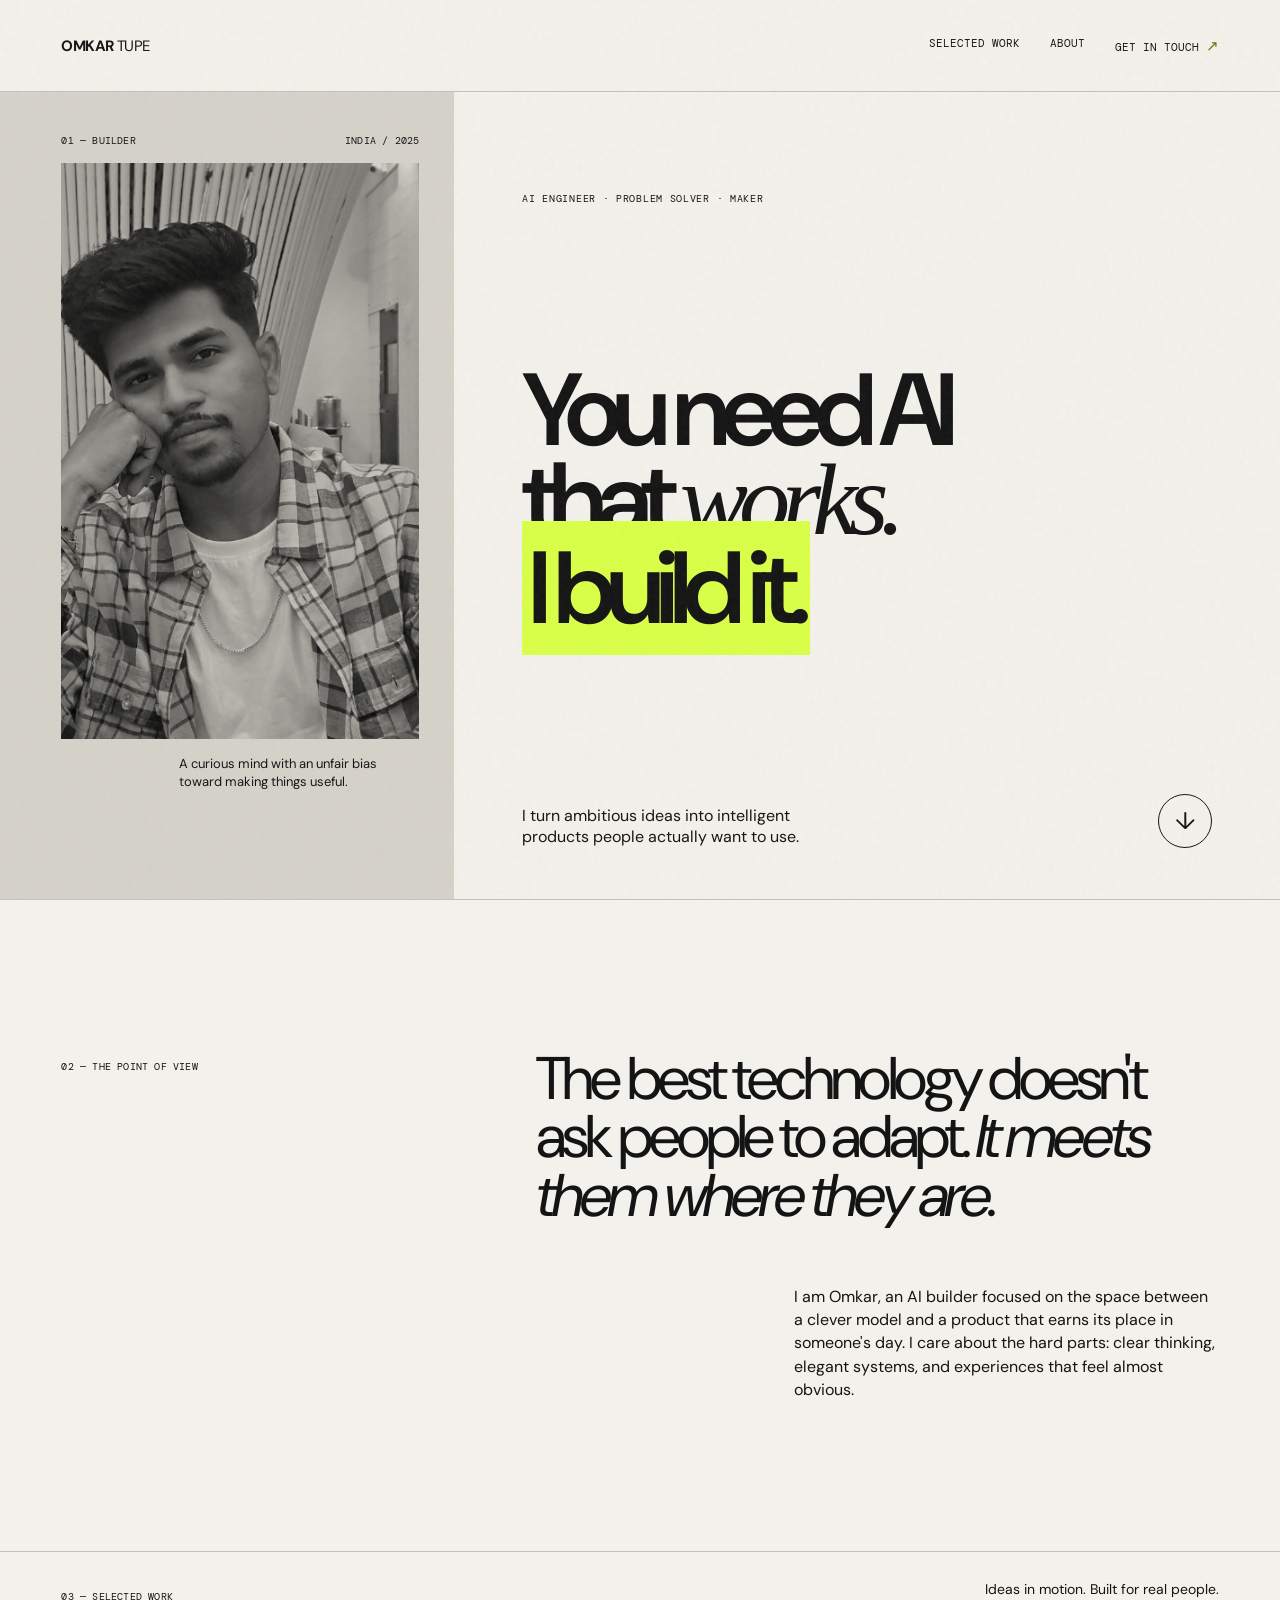
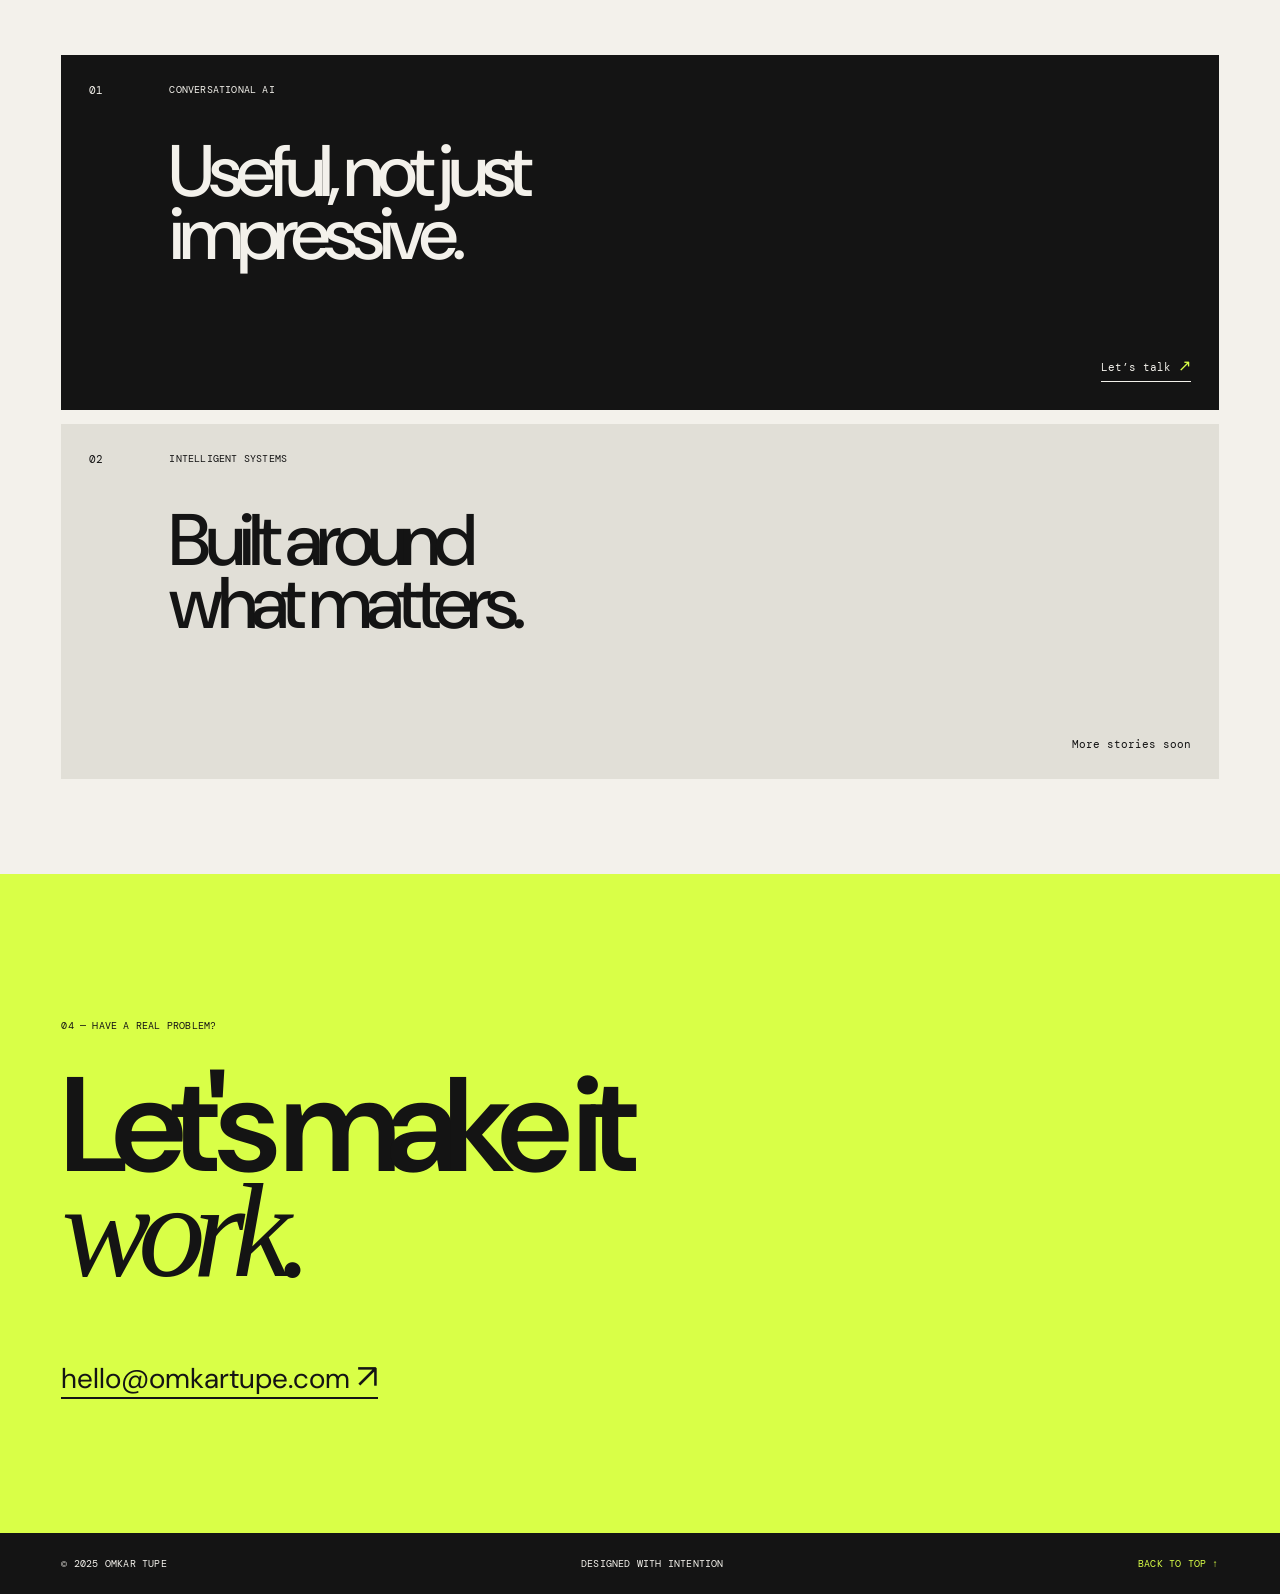
==== index.html @ 70259692 "created inder 1" ====
<!doctype html>
<html lang="en">
  <head>
    <meta charset="UTF-8" />
    <meta name="viewport" content="width=device-width, initial-scale=1.0" />
    <meta name="description" content="Omkar Tupe — building AI that works." />
    <title>Omkar Tupe — AI Builder</title>
    <link rel="preconnect" href="https://fonts.googleapis.com" />
    <link rel="preconnect" href="https://fonts.gstatic.com" crossorigin />
    <link href="https://fonts.googleapis.com/css2?family=DM+Mono:wght@400;500&family=DM+Sans:opsz,wght@9..40,400;9..40,500;9..40,600;9..40,700&display=swap" rel="stylesheet" />
    <link rel="stylesheet" href="styles.css" />
  </head>
  <body>
    <div class="grain" aria-hidden="true"></div>
    <main>
      <nav aria-label="Primary navigation">
        <a class="brand" href="#top">OMKAR <span>TUPE</span></a>
        <div class="nav-links">
          <a href="#work">Selected work</a>
          <a href="#about">About</a>
          <a href="mailto:hello@omkartupe.com">Get in touch <span>↗</span></a>
        </div>
      </nav>

      <section class="hero" id="top">
        <div class="portrait-wrap">
          <div class="portrait-meta"><span>01 — BUILDER</span><span>INDIA / 2025</span></div>
          <img src="omkar-tupe.png" alt="Portrait of Omkar Tupe" class="portrait" />
          <p class="portrait-caption">A curious mind with an unfair bias toward making things useful.</p>
        </div>
        <div class="hero-copy">
          <p class="eyebrow">AI ENGINEER · PROBLEM SOLVER · MAKER</p>
          <h1>You need AI<br />that <em>works.</em><br /><strong>I build it.</strong></h1>
          <div class="hero-bottom">
            <p>I turn ambitious ideas into intelligent products people actually want to use.</p>
            <a class="round-link" href="#work" aria-label="Explore selected work">↓</a>
          </div>
        </div>
      </section>

      <section class="statement" id="about">
        <p class="section-label">02 — THE POINT OF VIEW</p>
        <div>
          <p class="big-copy">The best technology doesn't ask people to adapt. <i>It meets them where they are.</i></p>
          <p class="body-copy">I am Omkar, an AI builder focused on the space between a clever model and a product that earns its place in someone's day. I care about the hard parts: clear thinking, elegant systems, and experiences that feel almost obvious.</p>
        </div>
      </section>

      <section class="work" id="work">
        <div class="work-heading">
          <p class="section-label">03 — SELECTED WORK</p>
          <p>Ideas in motion. Built for real people.</p>
        </div>
        <article class="project project-dark">
          <span class="project-number">01</span>
          <div><p class="project-type">CONVERSATIONAL AI</p><h2>Useful, not just<br />impressive.</h2></div>
          <a href="mailto:hello@omkartupe.com?subject=Let's talk" class="project-link">Let’s talk <span>↗</span></a>
        </article>
        <article class="project project-light">
          <span class="project-number">02</span>
          <div><p class="project-type">INTELLIGENT SYSTEMS</p><h2>Built around<br />what matters.</h2></div>
          <span class="project-note">More stories soon</span>
        </article>
      </section>

      <section class="contact">
        <p class="section-label">04 — HAVE A REAL PROBLEM?</p>
        <h2>Let's make it<br /><em>work.</em></h2>
        <a href="mailto:hello@omkartupe.com" class="email">hello@omkartupe.com <span>↗</span></a>
      </section>
      <footer><span>© 2025 OMKAR TUPE</span><span>DESIGNED WITH INTENTION</span><a href="#top">BACK TO TOP ↑</a></footer>
    </main>
  </body>
</html>
---- styles.css ----
:root { --ink:#141414; --paper:#f3f1eb; --acid:#d9ff47; --line:rgba(20,20,20,.22); }
* { box-sizing:border-box; }
html { scroll-behavior:smooth; }
body { margin:0; background:var(--paper); color:var(--ink); font-family:"DM Sans",Arial,sans-serif; }
.grain { position:fixed; inset:0; opacity:.17; pointer-events:none; z-index:5; background-image:url("data:image/svg+xml,%3Csvg viewBox='0 0 180 180' xmlns='http://www.w3.org/2000/svg'%3E%3Cfilter id='n'%3E%3CfeTurbulence type='fractalNoise' baseFrequency='.9' numOctaves='4' stitchTiles='stitch'/%3E%3C/filter%3E%3Crect width='100%25' height='100%25' filter='url(%23n)' opacity='.28'/%3E%3C/svg%3E"); }
main { max-width:1600px; margin:auto; overflow:hidden; }
nav { height:92px; padding:0 4.8vw; display:flex; align-items:center; justify-content:space-between; border-bottom:1px solid var(--line); }
a { color:inherit; text-decoration:none; } .brand { font-size:15px; letter-spacing:-.6px; font-weight:700; } .brand span { font-weight:400; }
.nav-links { display:flex; gap:30px; font:11px "DM Mono",monospace; text-transform:uppercase; } .nav-links a:last-child span { color:#617d00; font-size:15px; }
.hero { min-height:calc(100vh - 92px); display:grid; grid-template-columns:35.5% 1fr; border-bottom:1px solid var(--line); }
.portrait-wrap { position:relative; min-height:630px; padding:42px 35px 30px 4.8vw; background:#d5d2c9; display:flex; flex-direction:column; }
.portrait-meta, .section-label, .project-type, footer { font:10px "DM Mono",monospace; letter-spacing:.02em; }
.portrait-meta { display:flex; justify-content:space-between; margin-bottom:16px; }
.portrait { width:100%; height:min(64vh,580px); object-fit:cover; object-position:48% 28%; filter:grayscale(100%) contrast(1.08); mix-blend-mode:multiply; }
.portrait-caption { max-width:240px; margin:16px 0 0 auto; font-size:13px; line-height:1.35; }
.hero-copy { padding:7.8vw 5.3vw 4vw; display:flex; flex-direction:column; justify-content:space-between; min-height:630px; }
.eyebrow { margin:0; font:10px "DM Mono",monospace; letter-spacing:.07em; }
h1 { margin:28px 0; font-size:clamp(56px,8vw,135px); line-height:.87; letter-spacing:-.087em; font-weight:600; } h1 em, h2 em { font-family:Georgia,serif; font-weight:400; } h1 strong { background:var(--acid); font-weight:600; padding:0 .07em; }
.hero-bottom { display:flex; justify-content:space-between; align-items:end; gap:24px; } .hero-bottom p { max-width:320px; margin:0; font-size:16px; line-height:1.3; }
.round-link { width:54px; height:54px; display:grid; place-items:center; border:1px solid var(--ink); border-radius:50%; font-size:24px; transition:.25s; } .round-link:hover { background:var(--ink); color:var(--acid); transform:rotate(-45deg); }
.statement { padding:150px 4.8vw; display:grid; grid-template-columns:35.5% 1fr; gap:5vw; border-bottom:1px solid var(--line); }.big-copy { max-width:850px; margin:0; font-size:clamp(35px,4.7vw,76px); letter-spacing:-.065em; line-height:.97; }.body-copy { max-width:425px; margin:60px 0 0 auto; line-height:1.45; font-size:16px; }
.work { padding:28px 4.8vw 95px; }.work-heading { display:flex; justify-content:space-between; margin-bottom:42px; }.work-heading > p:last-child { margin:0; font-size:14px; }.project { min-height:355px; margin-top:14px; padding:28px; display:grid; grid-template-columns:80px 1fr auto; align-items:space-between; }.project-dark { background:var(--ink); color:var(--paper); }.project-light { background:#e1dfd7; }.project-number { font:11px "DM Mono",monospace; }.project-type { margin:0 0 44px; }.project h2 { margin:0; font-size:clamp(45px,5.7vw,90px); letter-spacing:-.08em; line-height:.87; font-weight:500; }.project-link { align-self:end; font:11px "DM Mono",monospace; border-bottom:1px solid currentColor; padding-bottom:5px; }.project-link span { color:var(--acid); font-size:16px; }.project-note { align-self:end; font:11px "DM Mono",monospace; }
.contact { padding:135px 4.8vw; background:var(--acid); }.contact h2 { font-size:clamp(65px,10.5vw,170px); letter-spacing:-.095em; line-height:.78; font-weight:600; margin:42px 0 70px; }.email { font-size:clamp(18px,2.2vw,33px); border-bottom:2px solid; }.email span { font-size:1.2em; } footer { padding:24px 4.8vw; display:flex; justify-content:space-between; background:var(--ink); color:var(--paper); } footer a { color:var(--acid); }
@media (max-width:760px) { nav { height:70px; padding:0 20px; }.nav-links a:not(:last-child) { display:none; }.hero { grid-template-columns:1fr; }.portrait-wrap { min-height:unset; padding:25px 20px 20px; }.portrait { height:72vw; }.hero-copy { min-height:540px; padding:54px 20px 32px; }.statement { display:block; padding:80px 20px; }.statement .section-label { margin-bottom:45px; }.body-copy { margin:35px 0 0; }.work { padding:24px 20px 55px; }.work-heading > p:last-child { display:none; }.project { min-height:310px; padding:20px; grid-template-columns:45px 1fr; }.project-link,.project-note { grid-column:2; }.contact { padding:95px 20px; } footer { padding:20px; gap:15px; font-size:8px; } }
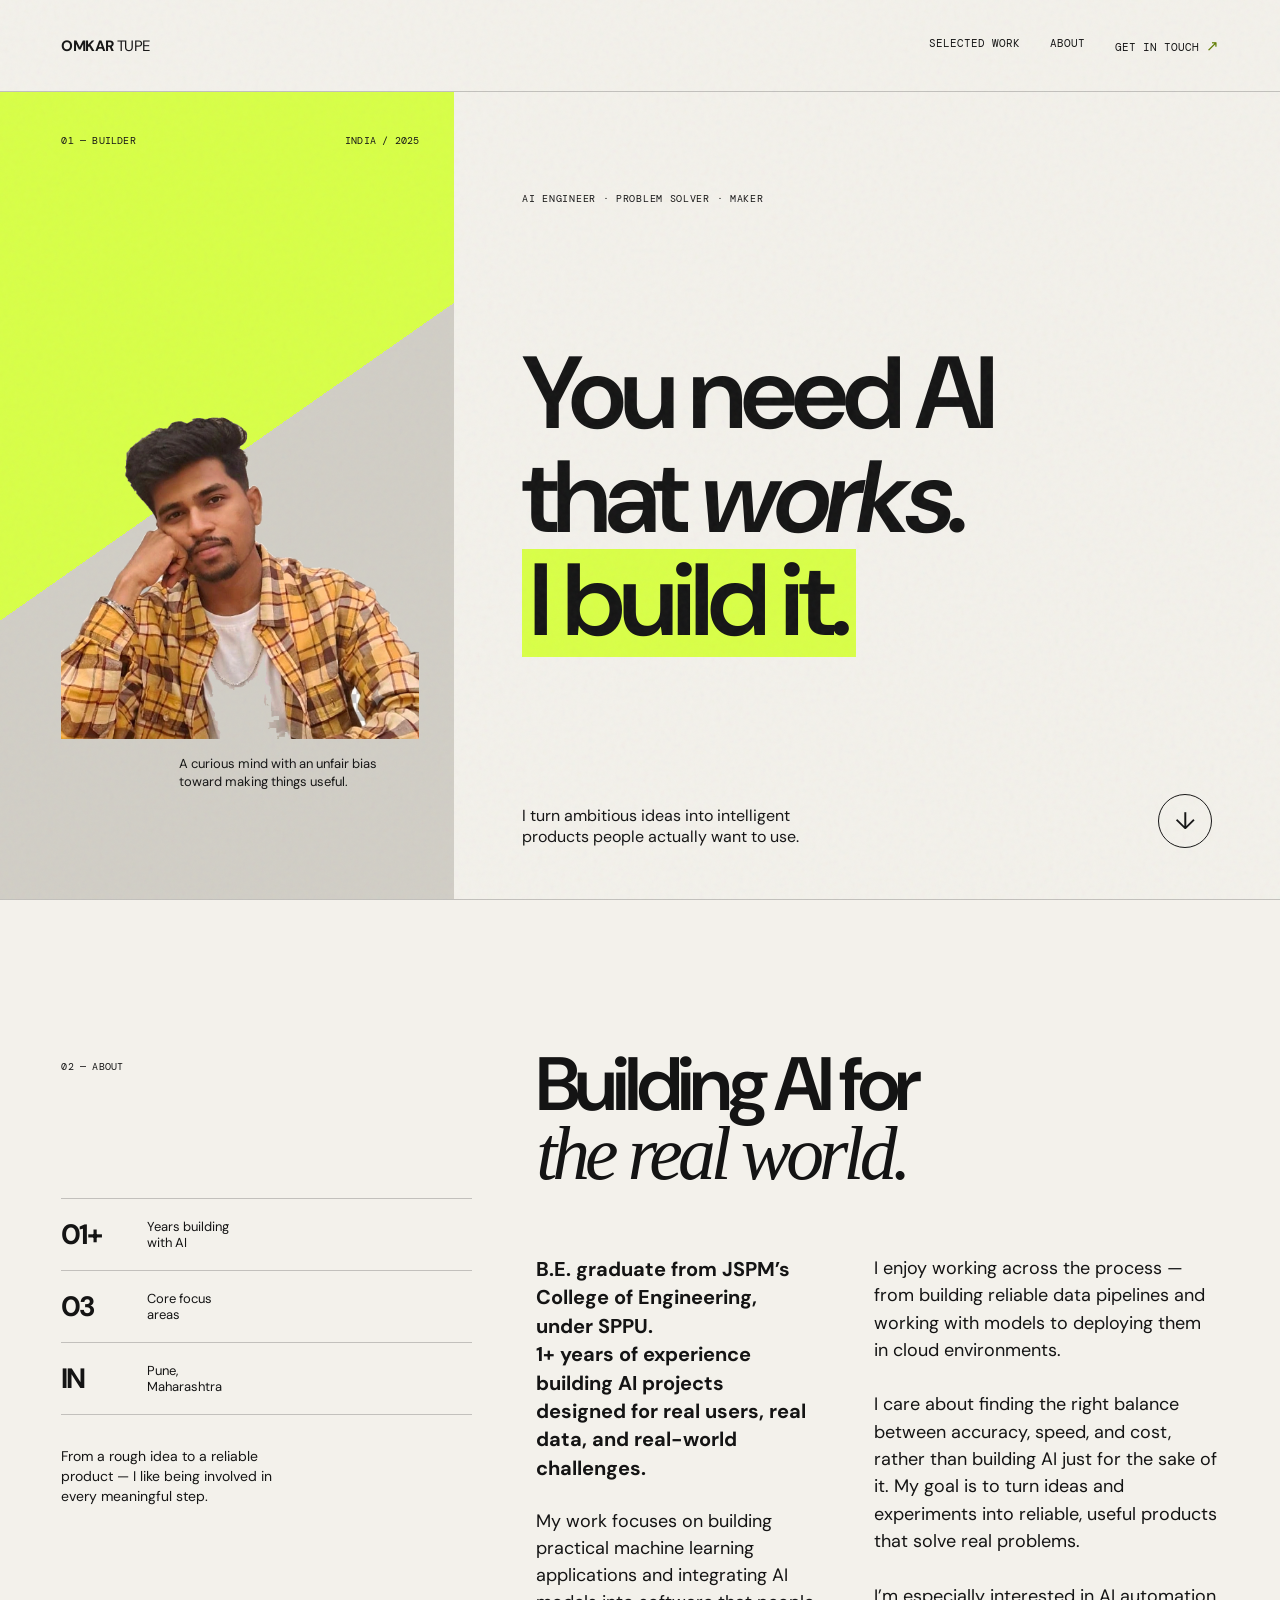
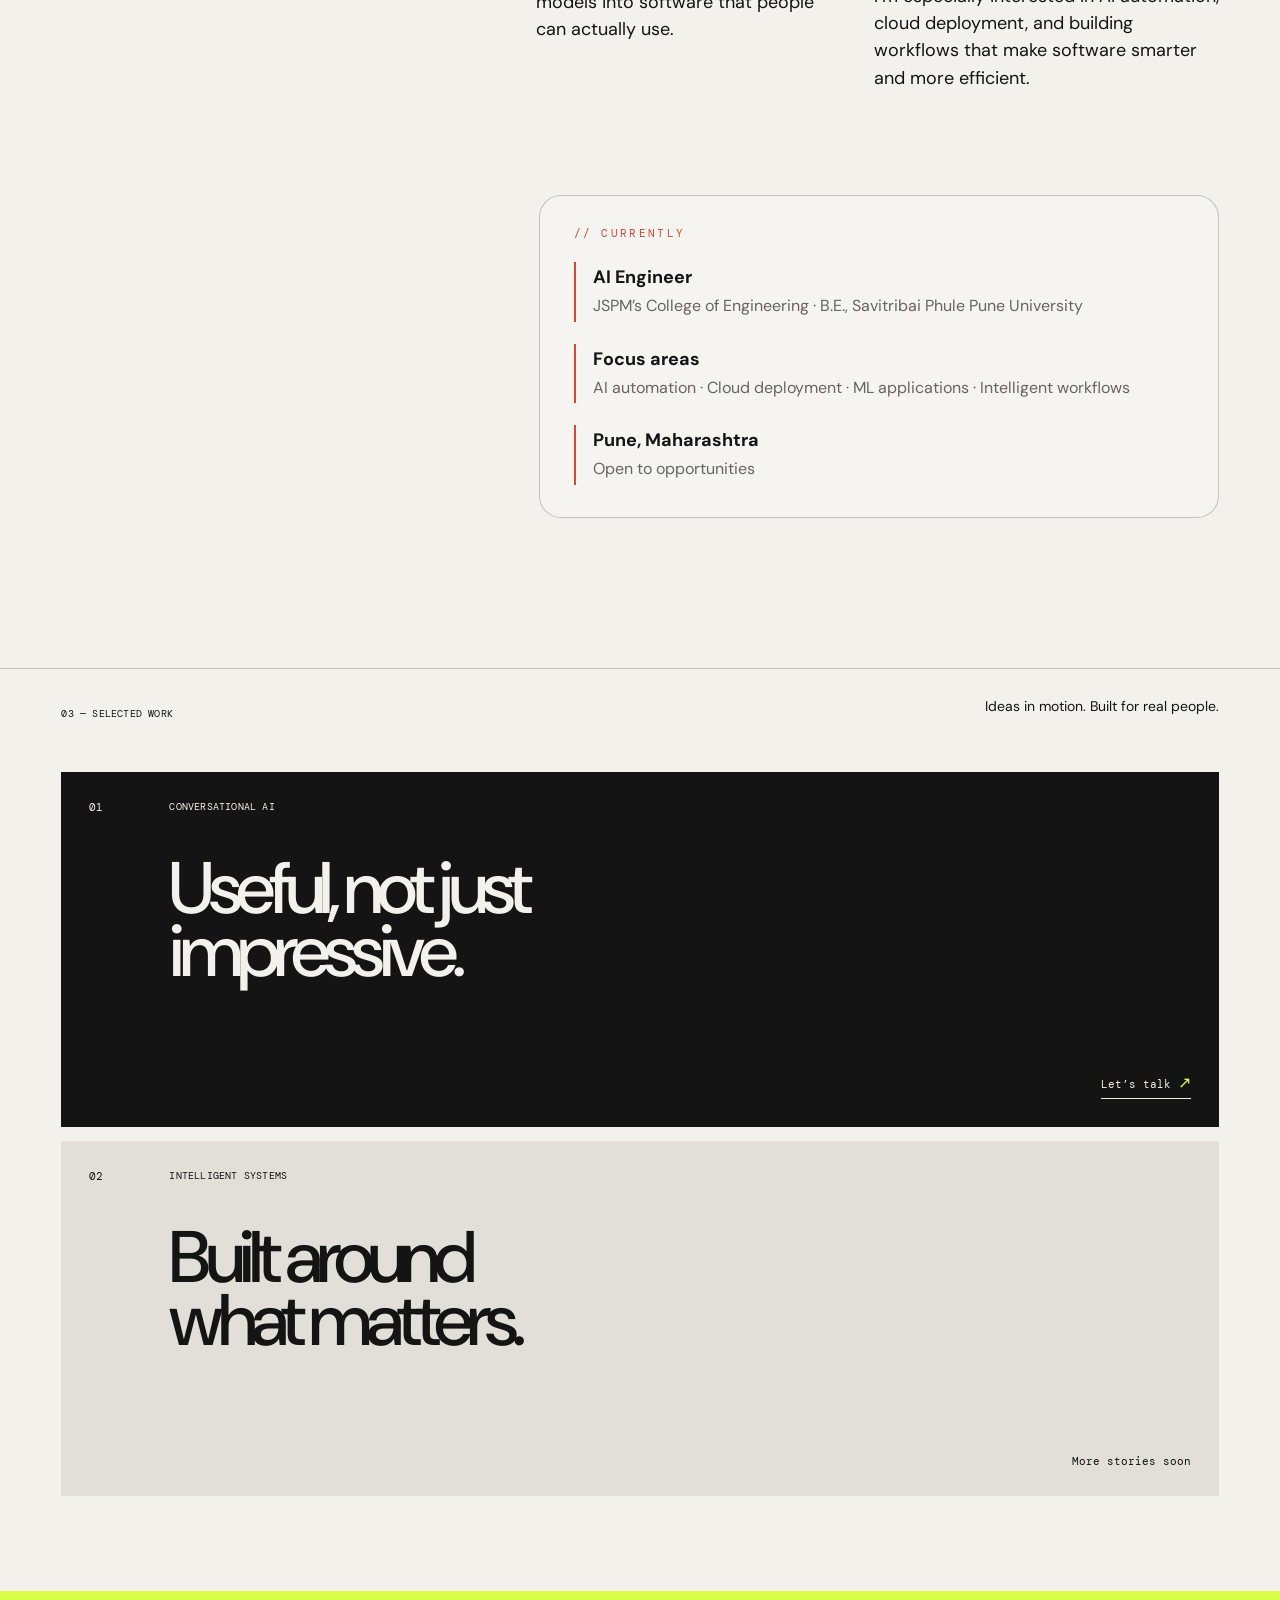
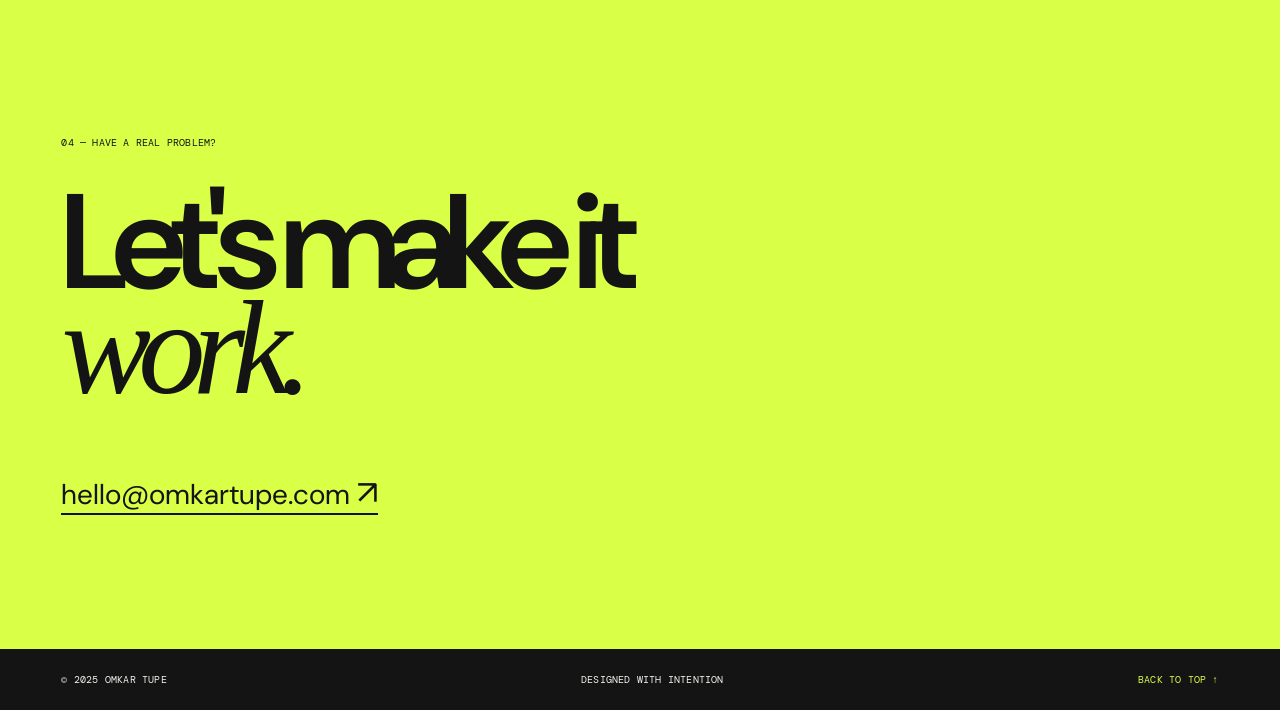
==== commit 80e14035: "change 1" ====
--- a/index.html
+++ b/index.html
@@ -25,7 +25,7 @@
       <section class="hero" id="top">
         <div class="portrait-wrap">
           <div class="portrait-meta"><span>01 — BUILDER</span><span>INDIA / 2025</span></div>
-          <img src="omkar-tupe.png" alt="Portrait of Omkar Tupe" class="portrait" />
+          <img src="omkar-tupe-cutout.png" alt="Portrait of Omkar Tupe" class="portrait" />
           <p class="portrait-caption">A curious mind with an unfair bias toward making things useful.</p>
         </div>
         <div class="hero-copy">
@@ -39,10 +39,43 @@
       </section>
 
       <section class="statement" id="about">
-        <p class="section-label">02 — THE POINT OF VIEW</p>
+        <aside class="about-rail">
+          <p class="section-label">02 — ABOUT</p>
+          <div class="rail-stats">
+            <div><strong>01+</strong><span>Years building<br />with AI</span></div>
+            <div><strong>03</strong><span>Core focus<br />areas</span></div>
+            <div><strong>IN</strong><span>Pune,<br />Maharashtra</span></div>
+          </div>
+          <p class="rail-note">From a rough idea to a reliable product — I like being involved in every meaningful step.</p>
+        </aside>
         <div>
-          <p class="big-copy">The best technology doesn't ask people to adapt. <i>It meets them where they are.</i></p>
-          <p class="body-copy">I am Omkar, an AI builder focused on the space between a clever model and a product that earns its place in someone's day. I care about the hard parts: clear thinking, elegant systems, and experiences that feel almost obvious.</p>
+          <h2 class="about-title">Building AI for<br /><em>the real world.</em></h2>
+          <div class="about-content">
+            <div class="about-intro">
+              <p class="about-lead"><strong>B.E. graduate from JSPM’s College of Engineering, under SPPU.</strong><br /><strong>1+ years of experience building AI projects designed for real users, real data, and real-world challenges.</strong></p>
+              <p>My work focuses on building practical machine learning applications and integrating AI models into software that people can actually use.</p>
+            </div>
+            <div class="about-copy">
+              <p>I enjoy working across the process — from building reliable data pipelines and working with models to deploying them in cloud environments.</p>
+              <p>I care about finding the right balance between accuracy, speed, and cost, rather than building AI just for the sake of it. My goal is to turn ideas and experiments into reliable, useful products that solve real problems.</p>
+              <p>I’m especially interested in AI automation, cloud deployment, and building workflows that make software smarter and more efficient.</p>
+            </div>
+          </div>
+          <aside class="currently" aria-label="Current profile">
+            <p class="currently-label">// CURRENTLY</p>
+            <div class="current-item">
+              <strong>AI Engineer</strong>
+              <span>JSPM’s College of Engineering · B.E., Savitribai Phule Pune University</span>
+            </div>
+            <div class="current-item current-focus">
+              <strong>Focus areas</strong>
+              <span>AI automation · Cloud deployment · ML applications · Intelligent workflows</span>
+            </div>
+            <div class="current-item current-focus">
+              <strong>Pune, Maharashtra</strong>
+              <span>Open to opportunities</span>
+            </div>
+          </aside>
         </div>
       </section>
 
--- a/styles.css
+++ b/styles.css
@@ -8,17 +8,17 @@
 a { color:inherit; text-decoration:none; } .brand { font-size:15px; letter-spacing:-.6px; font-weight:700; } .brand span { font-weight:400; }
 .nav-links { display:flex; gap:30px; font:11px "DM Mono",monospace; text-transform:uppercase; } .nav-links a:last-child span { color:#617d00; font-size:15px; }
 .hero { min-height:calc(100vh - 92px); display:grid; grid-template-columns:35.5% 1fr; border-bottom:1px solid var(--line); }
-.portrait-wrap { position:relative; min-height:630px; padding:42px 35px 30px 4.8vw; background:#d5d2c9; display:flex; flex-direction:column; }
+.portrait-wrap { position:relative; min-height:630px; padding:42px 35px 30px 4.8vw; background:linear-gradient(145deg, #d8ff47 0%, #d8ff47 47%, #d1cec6 47%, #d1cec6 100%); display:flex; flex-direction:column; }
 .portrait-meta, .section-label, .project-type, footer { font:10px "DM Mono",monospace; letter-spacing:.02em; }
 .portrait-meta { display:flex; justify-content:space-between; margin-bottom:16px; }
-.portrait { width:100%; height:min(64vh,580px); object-fit:cover; object-position:48% 28%; filter:grayscale(100%) contrast(1.08); mix-blend-mode:multiply; }
+.portrait { width:100%; height:min(64vh,580px); object-fit:contain; object-position:center bottom; filter:saturate(1.12) contrast(1.03); }
 .portrait-caption { max-width:240px; margin:16px 0 0 auto; font-size:13px; line-height:1.35; }
 .hero-copy { padding:7.8vw 5.3vw 4vw; display:flex; flex-direction:column; justify-content:space-between; min-height:630px; }
 .eyebrow { margin:0; font:10px "DM Mono",monospace; letter-spacing:.07em; }
-h1 { margin:28px 0; font-size:clamp(56px,8vw,135px); line-height:.87; letter-spacing:-.087em; font-weight:600; } h1 em, h2 em { font-family:Georgia,serif; font-weight:400; } h1 strong { background:var(--acid); font-weight:600; padding:0 .07em; }
+h1 { margin:28px 0; font-size:clamp(56px,8vw,135px); line-height:1.01; letter-spacing:-.048em; font-weight:600; } h1 em { font-family:inherit; font-weight:600; } h2 em { font-family:Georgia,serif; font-weight:400; } h1 strong { display:inline-block; background:var(--acid); font-weight:600; padding:0 .08em .04em; }
 .hero-bottom { display:flex; justify-content:space-between; align-items:end; gap:24px; } .hero-bottom p { max-width:320px; margin:0; font-size:16px; line-height:1.3; }
 .round-link { width:54px; height:54px; display:grid; place-items:center; border:1px solid var(--ink); border-radius:50%; font-size:24px; transition:.25s; } .round-link:hover { background:var(--ink); color:var(--acid); transform:rotate(-45deg); }
-.statement { padding:150px 4.8vw; display:grid; grid-template-columns:35.5% 1fr; gap:5vw; border-bottom:1px solid var(--line); }.big-copy { max-width:850px; margin:0; font-size:clamp(35px,4.7vw,76px); letter-spacing:-.065em; line-height:.97; }.body-copy { max-width:425px; margin:60px 0 0 auto; line-height:1.45; font-size:16px; }
+.statement { padding:150px 4.8vw; display:grid; grid-template-columns:35.5% 1fr; gap:5vw; border-bottom:1px solid var(--line); }.about-rail { display:flex; min-height:100%; flex-direction:column; }.rail-stats { margin-top:115px; }.rail-stats div { display:grid; grid-template-columns:86px 1fr; align-items:center; padding:17px 0; border-top:1px solid var(--line); }.rail-stats div:last-child { border-bottom:1px solid var(--line); }.rail-stats strong { font-size:28px; letter-spacing:-.08em; }.rail-stats span { font-size:13px; line-height:1.22; }.rail-note { max-width:230px; margin:32px 0 0; font-size:14px; line-height:1.42; }.about-title { max-width:850px; margin:0; font-size:clamp(47px,5.9vw,94px); letter-spacing:-.065em; line-height:.92; font-weight:600; }.about-content { margin-top:66px; display:grid; grid-template-columns:minmax(260px,.9fr) minmax(300px,1.1fr); gap:55px; }.about-lead { margin:0 0 26px; font-size:20px; line-height:1.42; }.about-intro > p:last-child { margin:0; font-size:18px; line-height:1.5; }.about-copy { font-size:18px; line-height:1.52; }.about-copy p { margin:0 0 27px; }.currently { max-width:680px; margin:76px 0 0 auto; padding:30px 34px 32px; border:1px solid var(--line); border-radius:22px; background:rgba(255,255,255,.25); }.currently-label { margin:0 0 21px; color:#d34a33; font:11px "DM Mono",monospace; letter-spacing:.21em; }.current-item { border-left:2px solid #d34a33; padding:5px 0 5px 17px; min-height:54px; margin-top:22px; }.current-item strong { display:block; margin-bottom:8px; font-size:18px; line-height:1.12; }.current-item span { color:#68645d; display:block; font-size:16px; line-height:1.34; }
 .work { padding:28px 4.8vw 95px; }.work-heading { display:flex; justify-content:space-between; margin-bottom:42px; }.work-heading > p:last-child { margin:0; font-size:14px; }.project { min-height:355px; margin-top:14px; padding:28px; display:grid; grid-template-columns:80px 1fr auto; align-items:space-between; }.project-dark { background:var(--ink); color:var(--paper); }.project-light { background:#e1dfd7; }.project-number { font:11px "DM Mono",monospace; }.project-type { margin:0 0 44px; }.project h2 { margin:0; font-size:clamp(45px,5.7vw,90px); letter-spacing:-.08em; line-height:.87; font-weight:500; }.project-link { align-self:end; font:11px "DM Mono",monospace; border-bottom:1px solid currentColor; padding-bottom:5px; }.project-link span { color:var(--acid); font-size:16px; }.project-note { align-self:end; font:11px "DM Mono",monospace; }
 .contact { padding:135px 4.8vw; background:var(--acid); }.contact h2 { font-size:clamp(65px,10.5vw,170px); letter-spacing:-.095em; line-height:.78; font-weight:600; margin:42px 0 70px; }.email { font-size:clamp(18px,2.2vw,33px); border-bottom:2px solid; }.email span { font-size:1.2em; } footer { padding:24px 4.8vw; display:flex; justify-content:space-between; background:var(--ink); color:var(--paper); } footer a { color:var(--acid); }
-@media (max-width:760px) { nav { height:70px; padding:0 20px; }.nav-links a:not(:last-child) { display:none; }.hero { grid-template-columns:1fr; }.portrait-wrap { min-height:unset; padding:25px 20px 20px; }.portrait { height:72vw; }.hero-copy { min-height:540px; padding:54px 20px 32px; }.statement { display:block; padding:80px 20px; }.statement .section-label { margin-bottom:45px; }.body-copy { margin:35px 0 0; }.work { padding:24px 20px 55px; }.work-heading > p:last-child { display:none; }.project { min-height:310px; padding:20px; grid-template-columns:45px 1fr; }.project-link,.project-note { grid-column:2; }.contact { padding:95px 20px; } footer { padding:20px; gap:15px; font-size:8px; } }
+@media (max-width:760px) { nav { height:70px; padding:0 20px; }.nav-links a:not(:last-child) { display:none; }.hero { grid-template-columns:1fr; }.portrait-wrap { min-height:unset; padding:25px 20px 20px; }.portrait { height:72vw; }.hero-copy { min-height:540px; padding:54px 20px 32px; }.statement { display:block; padding:80px 20px; }.about-rail { margin-bottom:48px; }.rail-stats { margin-top:28px; }.rail-note { display:none; }.about-content { display:block; margin-top:40px; }.about-lead { margin-bottom:24px; font-size:18px; }.about-intro > p:last-child, .about-copy { font-size:17px; }.about-copy { margin-top:32px; }.currently { display:block; margin-top:48px; padding:26px 24px; }.current-item { margin-top:23px; min-height:0; }.work { padding:24px 20px 55px; }.work-heading > p:last-child { display:none; }.project { min-height:310px; padding:20px; grid-template-columns:45px 1fr; }.project-link,.project-note { grid-column:2; }.contact { padding:95px 20px; } footer { padding:20px; gap:15px; font-size:8px; } }
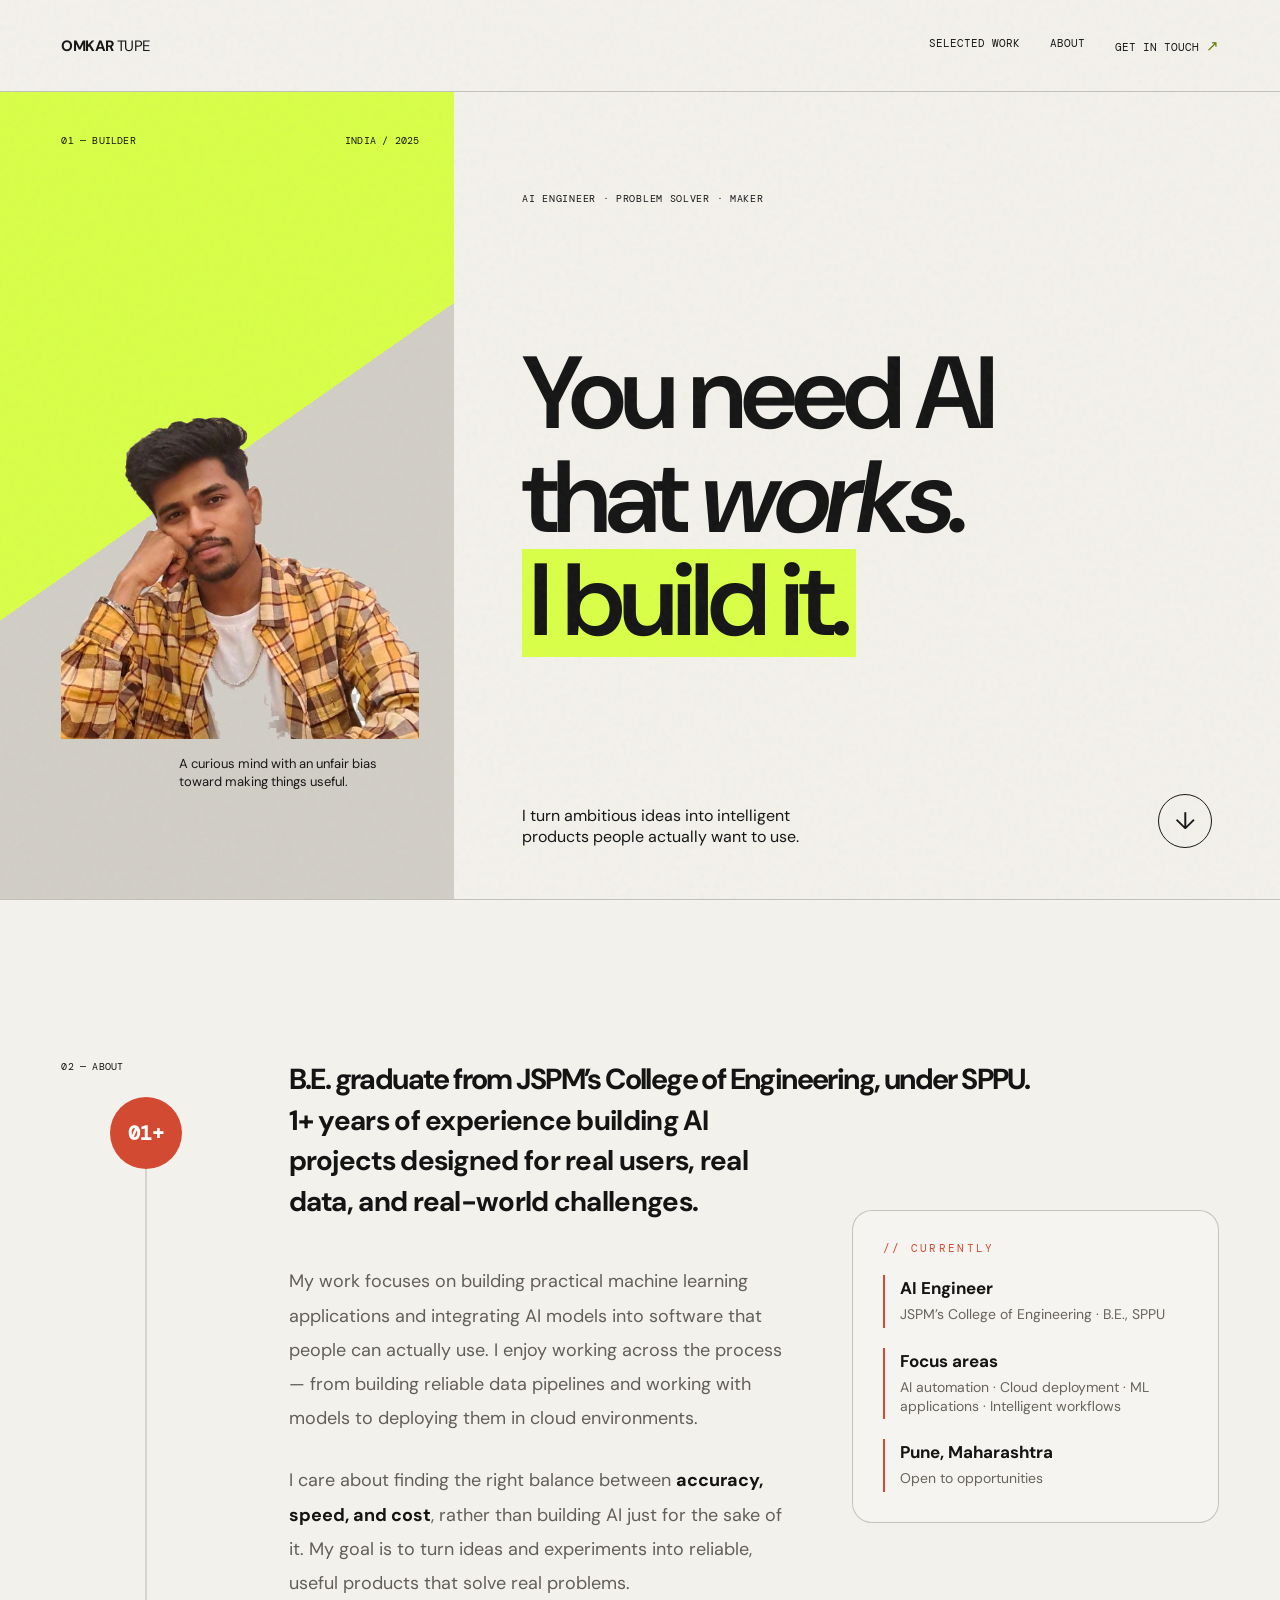
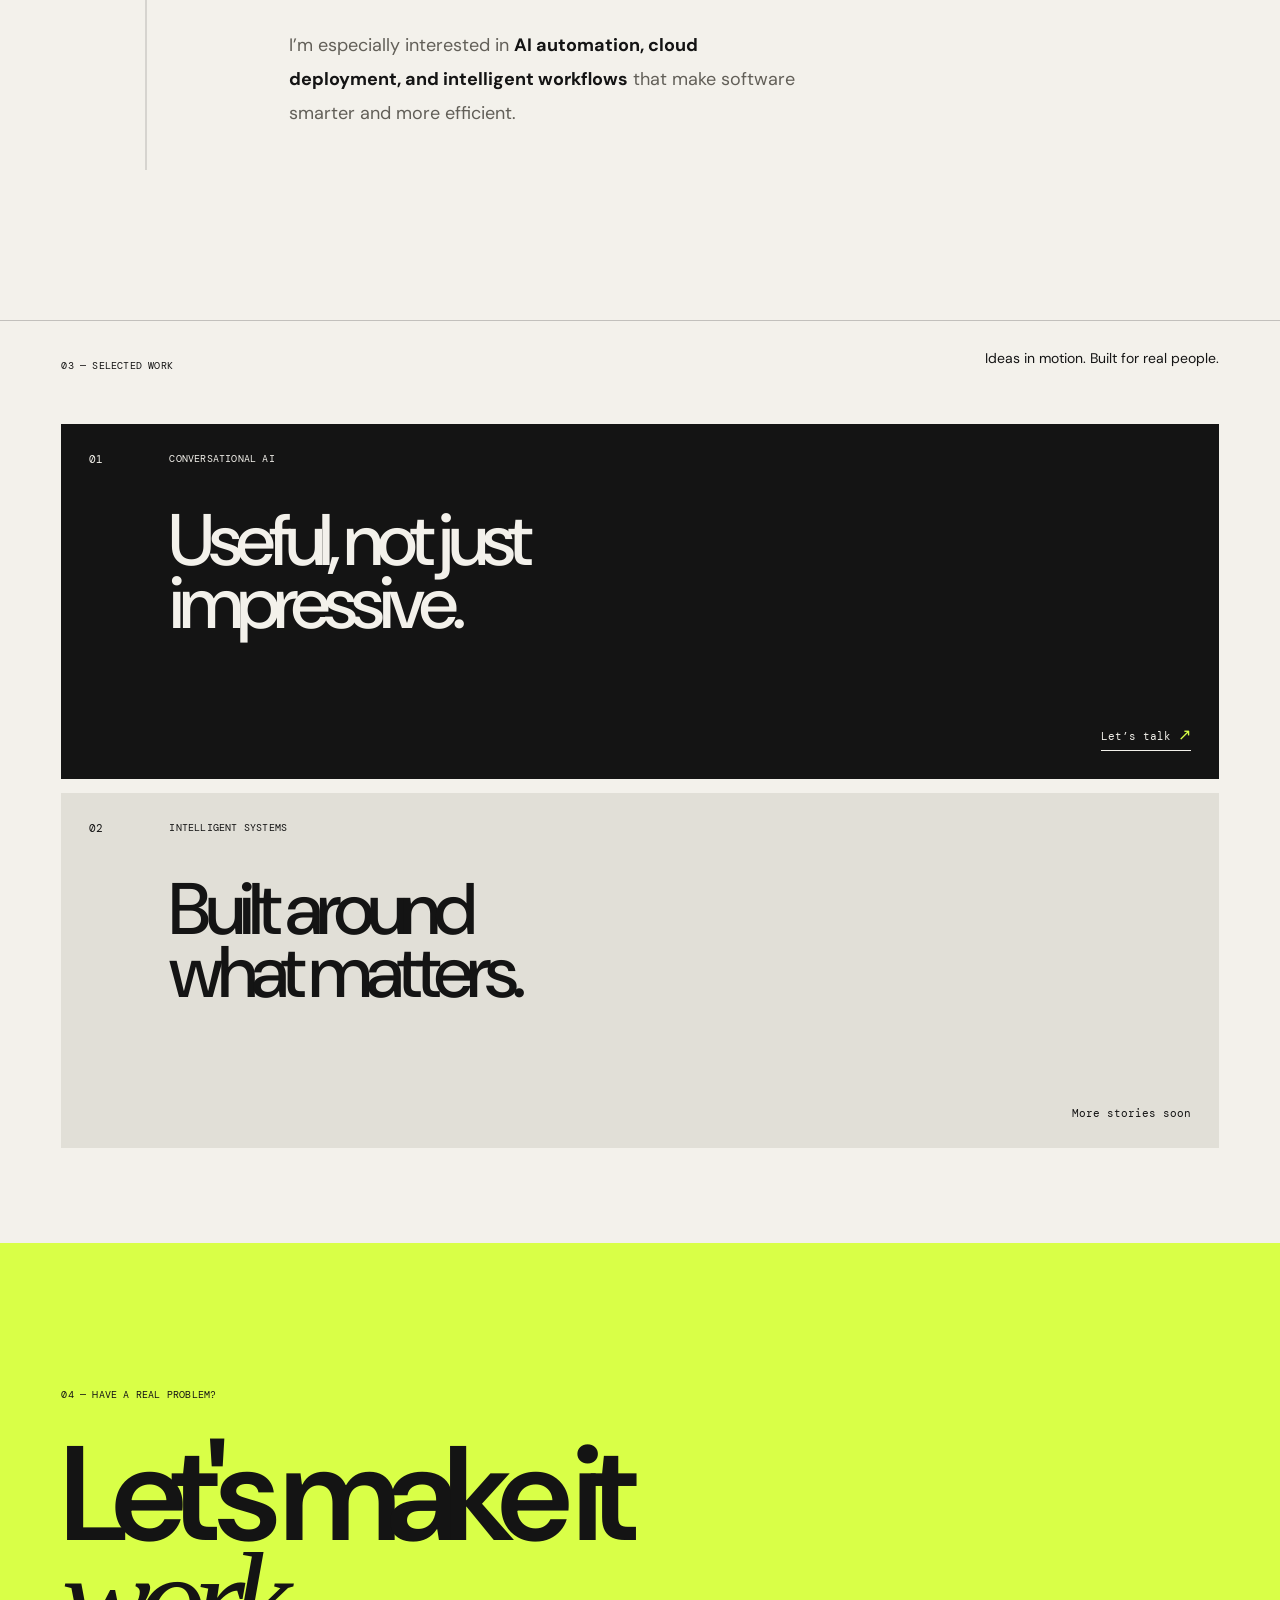
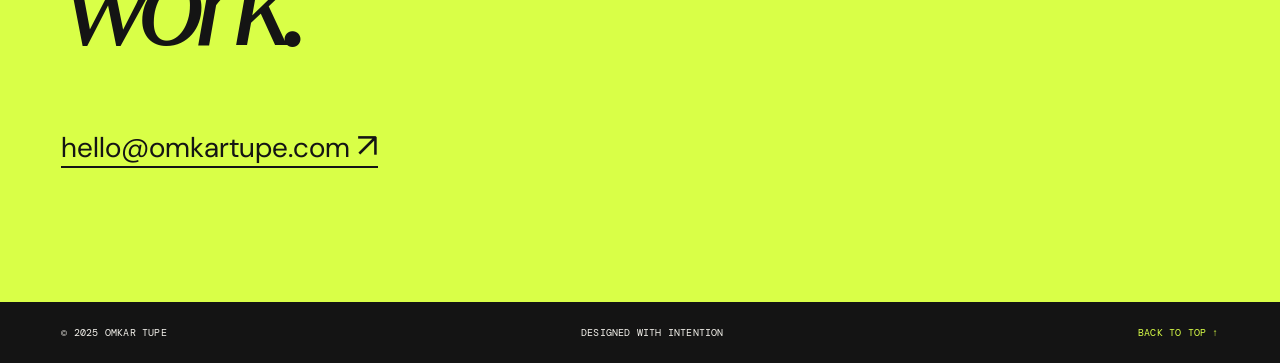
==== commit faafd501: "change 2" ====
--- a/index.html
+++ b/index.html
@@ -41,42 +41,22 @@
       <section class="statement" id="about">
         <aside class="about-rail">
           <p class="section-label">02 — ABOUT</p>
-          <div class="rail-stats">
-            <div><strong>01+</strong><span>Years building<br />with AI</span></div>
-            <div><strong>03</strong><span>Core focus<br />areas</span></div>
-            <div><strong>IN</strong><span>Pune,<br />Maharashtra</span></div>
+          <div class="about-timeline"><span>01+</span></div>
+        </aside>
+        <div class="about-main">
+          <p class="about-lead"><strong class="degree-line">B.E. graduate from JSPM’s College of Engineering, under SPPU.</strong><br /><strong>1+ years of experience building AI projects designed for real users, real data, and real-world challenges.</strong></p>
+          <div class="about-copy">
+            <p>My work focuses on building practical machine learning applications and integrating AI models into software that people can actually use. I enjoy working across the process — from building reliable data pipelines and working with models to deploying them in cloud environments.</p>
+            <p>I care about finding the right balance between <strong>accuracy, speed, and cost</strong>, rather than building AI just for the sake of it. My goal is to turn ideas and experiments into reliable, useful products that solve real problems.</p>
+            <p>I’m especially interested in <strong>AI automation, cloud deployment, and intelligent workflows</strong> that make software smarter and more efficient.</p>
           </div>
-          <p class="rail-note">From a rough idea to a reliable product — I like being involved in every meaningful step.</p>
+        </div>
+        <aside class="currently" aria-label="Current profile">
+          <p class="currently-label">// CURRENTLY</p>
+          <div class="current-item"><strong>AI Engineer</strong><span>JSPM’s College of Engineering · B.E., SPPU</span></div>
+          <div class="current-item"><strong>Focus areas</strong><span>AI automation · Cloud deployment · ML applications · Intelligent workflows</span></div>
+          <div class="current-item"><strong>Pune, Maharashtra</strong><span>Open to opportunities</span></div>
         </aside>
-        <div>
-          <h2 class="about-title">Building AI for<br /><em>the real world.</em></h2>
-          <div class="about-content">
-            <div class="about-intro">
-              <p class="about-lead"><strong>B.E. graduate from JSPM’s College of Engineering, under SPPU.</strong><br /><strong>1+ years of experience building AI projects designed for real users, real data, and real-world challenges.</strong></p>
-              <p>My work focuses on building practical machine learning applications and integrating AI models into software that people can actually use.</p>
-            </div>
-            <div class="about-copy">
-              <p>I enjoy working across the process — from building reliable data pipelines and working with models to deploying them in cloud environments.</p>
-              <p>I care about finding the right balance between accuracy, speed, and cost, rather than building AI just for the sake of it. My goal is to turn ideas and experiments into reliable, useful products that solve real problems.</p>
-              <p>I’m especially interested in AI automation, cloud deployment, and building workflows that make software smarter and more efficient.</p>
-            </div>
-          </div>
-          <aside class="currently" aria-label="Current profile">
-            <p class="currently-label">// CURRENTLY</p>
-            <div class="current-item">
-              <strong>AI Engineer</strong>
-              <span>JSPM’s College of Engineering · B.E., Savitribai Phule Pune University</span>
-            </div>
-            <div class="current-item current-focus">
-              <strong>Focus areas</strong>
-              <span>AI automation · Cloud deployment · ML applications · Intelligent workflows</span>
-            </div>
-            <div class="current-item current-focus">
-              <strong>Pune, Maharashtra</strong>
-              <span>Open to opportunities</span>
-            </div>
-          </aside>
-        </div>
       </section>
 
       <section class="work" id="work">
--- a/styles.css
+++ b/styles.css
@@ -18,7 +18,9 @@
 h1 { margin:28px 0; font-size:clamp(56px,8vw,135px); line-height:1.01; letter-spacing:-.048em; font-weight:600; } h1 em { font-family:inherit; font-weight:600; } h2 em { font-family:Georgia,serif; font-weight:400; } h1 strong { display:inline-block; background:var(--acid); font-weight:600; padding:0 .08em .04em; }
 .hero-bottom { display:flex; justify-content:space-between; align-items:end; gap:24px; } .hero-bottom p { max-width:320px; margin:0; font-size:16px; line-height:1.3; }
 .round-link { width:54px; height:54px; display:grid; place-items:center; border:1px solid var(--ink); border-radius:50%; font-size:24px; transition:.25s; } .round-link:hover { background:var(--ink); color:var(--acid); transform:rotate(-45deg); }
-.statement { padding:150px 4.8vw; display:grid; grid-template-columns:35.5% 1fr; gap:5vw; border-bottom:1px solid var(--line); }.about-rail { display:flex; min-height:100%; flex-direction:column; }.rail-stats { margin-top:115px; }.rail-stats div { display:grid; grid-template-columns:86px 1fr; align-items:center; padding:17px 0; border-top:1px solid var(--line); }.rail-stats div:last-child { border-bottom:1px solid var(--line); }.rail-stats strong { font-size:28px; letter-spacing:-.08em; }.rail-stats span { font-size:13px; line-height:1.22; }.rail-note { max-width:230px; margin:32px 0 0; font-size:14px; line-height:1.42; }.about-title { max-width:850px; margin:0; font-size:clamp(47px,5.9vw,94px); letter-spacing:-.065em; line-height:.92; font-weight:600; }.about-content { margin-top:66px; display:grid; grid-template-columns:minmax(260px,.9fr) minmax(300px,1.1fr); gap:55px; }.about-lead { margin:0 0 26px; font-size:20px; line-height:1.42; }.about-intro > p:last-child { margin:0; font-size:18px; line-height:1.5; }.about-copy { font-size:18px; line-height:1.52; }.about-copy p { margin:0 0 27px; }.currently { max-width:680px; margin:76px 0 0 auto; padding:30px 34px 32px; border:1px solid var(--line); border-radius:22px; background:rgba(255,255,255,.25); }.currently-label { margin:0 0 21px; color:#d34a33; font:11px "DM Mono",monospace; letter-spacing:.21em; }.current-item { border-left:2px solid #d34a33; padding:5px 0 5px 17px; min-height:54px; margin-top:22px; }.current-item strong { display:block; margin-bottom:8px; font-size:18px; line-height:1.12; }.current-item span { color:#68645d; display:block; font-size:16px; line-height:1.34; }
+.statement { padding:150px 4.8vw; display:grid; grid-template-columns:35.5% 1fr; gap:5vw; border-bottom:1px solid var(--line); }.about-rail { min-height:100%; }.rail-stats { margin-top:115px; }.rail-stats div { display:grid; grid-template-columns:86px 1fr; align-items:center; padding:17px 0; border-top:1px solid var(--line); }.rail-stats div:last-child { border-bottom:1px solid var(--line); }.rail-stats strong { font-size:28px; letter-spacing:-.08em; }.rail-stats span { font-size:13px; line-height:1.22; }.rail-note { max-width:255px; margin:32px 0 0; font-size:15px; line-height:1.46; }.about-title { max-width:850px; margin:0; font-size:clamp(47px,5.9vw,94px); letter-spacing:-.065em; line-height:.92; font-weight:600; }.about-content { margin-top:66px; display:grid; grid-template-columns:minmax(260px,.9fr) minmax(300px,1.1fr); gap:55px; }.about-lead { margin:0 0 26px; font-size:20px; line-height:1.42; }.about-intro > p:last-child { margin:0; font-size:18px; line-height:1.5; }.about-copy { font-size:18px; line-height:1.52; }.about-copy p { margin:0 0 27px; }.currently { margin-top:48px; padding:26px 24px 27px; border:1px solid var(--line); border-radius:20px; background:rgba(255,255,255,.25); }.currently-label { margin:0 0 19px; color:#d34a33; font:11px "DM Mono",monospace; letter-spacing:.21em; }.current-item { border-left:2px solid #d34a33; padding:4px 0 4px 15px; min-height:50px; margin-top:20px; }.current-item strong { display:block; margin-bottom:7px; font-size:17px; line-height:1.12; }.current-item span { color:#68645d; display:block; font-size:14px; line-height:1.34; white-space:nowrap; }.current-focus span { white-space:normal; }
 .work { padding:28px 4.8vw 95px; }.work-heading { display:flex; justify-content:space-between; margin-bottom:42px; }.work-heading > p:last-child { margin:0; font-size:14px; }.project { min-height:355px; margin-top:14px; padding:28px; display:grid; grid-template-columns:80px 1fr auto; align-items:space-between; }.project-dark { background:var(--ink); color:var(--paper); }.project-light { background:#e1dfd7; }.project-number { font:11px "DM Mono",monospace; }.project-type { margin:0 0 44px; }.project h2 { margin:0; font-size:clamp(45px,5.7vw,90px); letter-spacing:-.08em; line-height:.87; font-weight:500; }.project-link { align-self:end; font:11px "DM Mono",monospace; border-bottom:1px solid currentColor; padding-bottom:5px; }.project-link span { color:var(--acid); font-size:16px; }.project-note { align-self:end; font:11px "DM Mono",monospace; }
 .contact { padding:135px 4.8vw; background:var(--acid); }.contact h2 { font-size:clamp(65px,10.5vw,170px); letter-spacing:-.095em; line-height:.78; font-weight:600; margin:42px 0 70px; }.email { font-size:clamp(18px,2.2vw,33px); border-bottom:2px solid; }.email span { font-size:1.2em; } footer { padding:24px 4.8vw; display:flex; justify-content:space-between; background:var(--ink); color:var(--paper); } footer a { color:var(--acid); }
+.statement { grid-template-columns:minmax(130px,.34fr) minmax(380px,1fr) minmax(300px,.72fr); gap:54px; align-items:start; }.about-rail { position:relative; min-height:720px; }.about-timeline { position:absolute; top:68px; bottom:0; left:48%; width:2px; background:rgba(20,20,20,.13); }.about-timeline span { position:absolute; top:-21px; left:50%; transform:translateX(-50%); width:72px; height:72px; display:grid; place-items:center; border-radius:50%; background:#d34a33; color:white; font:600 20px "DM Mono",monospace; }.about-main { padding-top:8px; }.about-main .about-lead { font-size:28px; line-height:1.45; letter-spacing:-.025em; }.about-main .degree-line { display:inline-block; white-space:nowrap; font-size:clamp(29px,2vw,34px); letter-spacing:-.055em; }.about-main .about-copy { max-width:670px; margin-top:42px; font-size:18px; line-height:1.9; color:#625f58; }.about-main .about-copy p { margin-bottom:28px; }.about-main .about-copy strong { color:var(--ink); }.statement > .currently { width:100%; max-width:none; margin:160px 0 0; padding:30px; align-self:start; }.statement > .currently .current-item span { white-space:normal; }
 @media (max-width:760px) { nav { height:70px; padding:0 20px; }.nav-links a:not(:last-child) { display:none; }.hero { grid-template-columns:1fr; }.portrait-wrap { min-height:unset; padding:25px 20px 20px; }.portrait { height:72vw; }.hero-copy { min-height:540px; padding:54px 20px 32px; }.statement { display:block; padding:80px 20px; }.about-rail { margin-bottom:48px; }.rail-stats { margin-top:28px; }.rail-note { display:none; }.about-content { display:block; margin-top:40px; }.about-lead { margin-bottom:24px; font-size:18px; }.about-intro > p:last-child, .about-copy { font-size:17px; }.about-copy { margin-top:32px; }.currently { display:block; margin-top:48px; padding:26px 24px; }.current-item { margin-top:23px; min-height:0; }.work { padding:24px 20px 55px; }.work-heading > p:last-child { display:none; }.project { min-height:310px; padding:20px; grid-template-columns:45px 1fr; }.project-link,.project-note { grid-column:2; }.contact { padding:95px 20px; } footer { padding:20px; gap:15px; font-size:8px; } }
+@media (max-width:760px) { .about-rail { min-height:90px; margin-bottom:36px; }.about-timeline { display:none; }.about-main .about-lead { font-size:21px; }.about-main .about-copy { margin-top:28px; font-size:17px; line-height:1.7; }.statement > .currently { margin-top:42px; } }
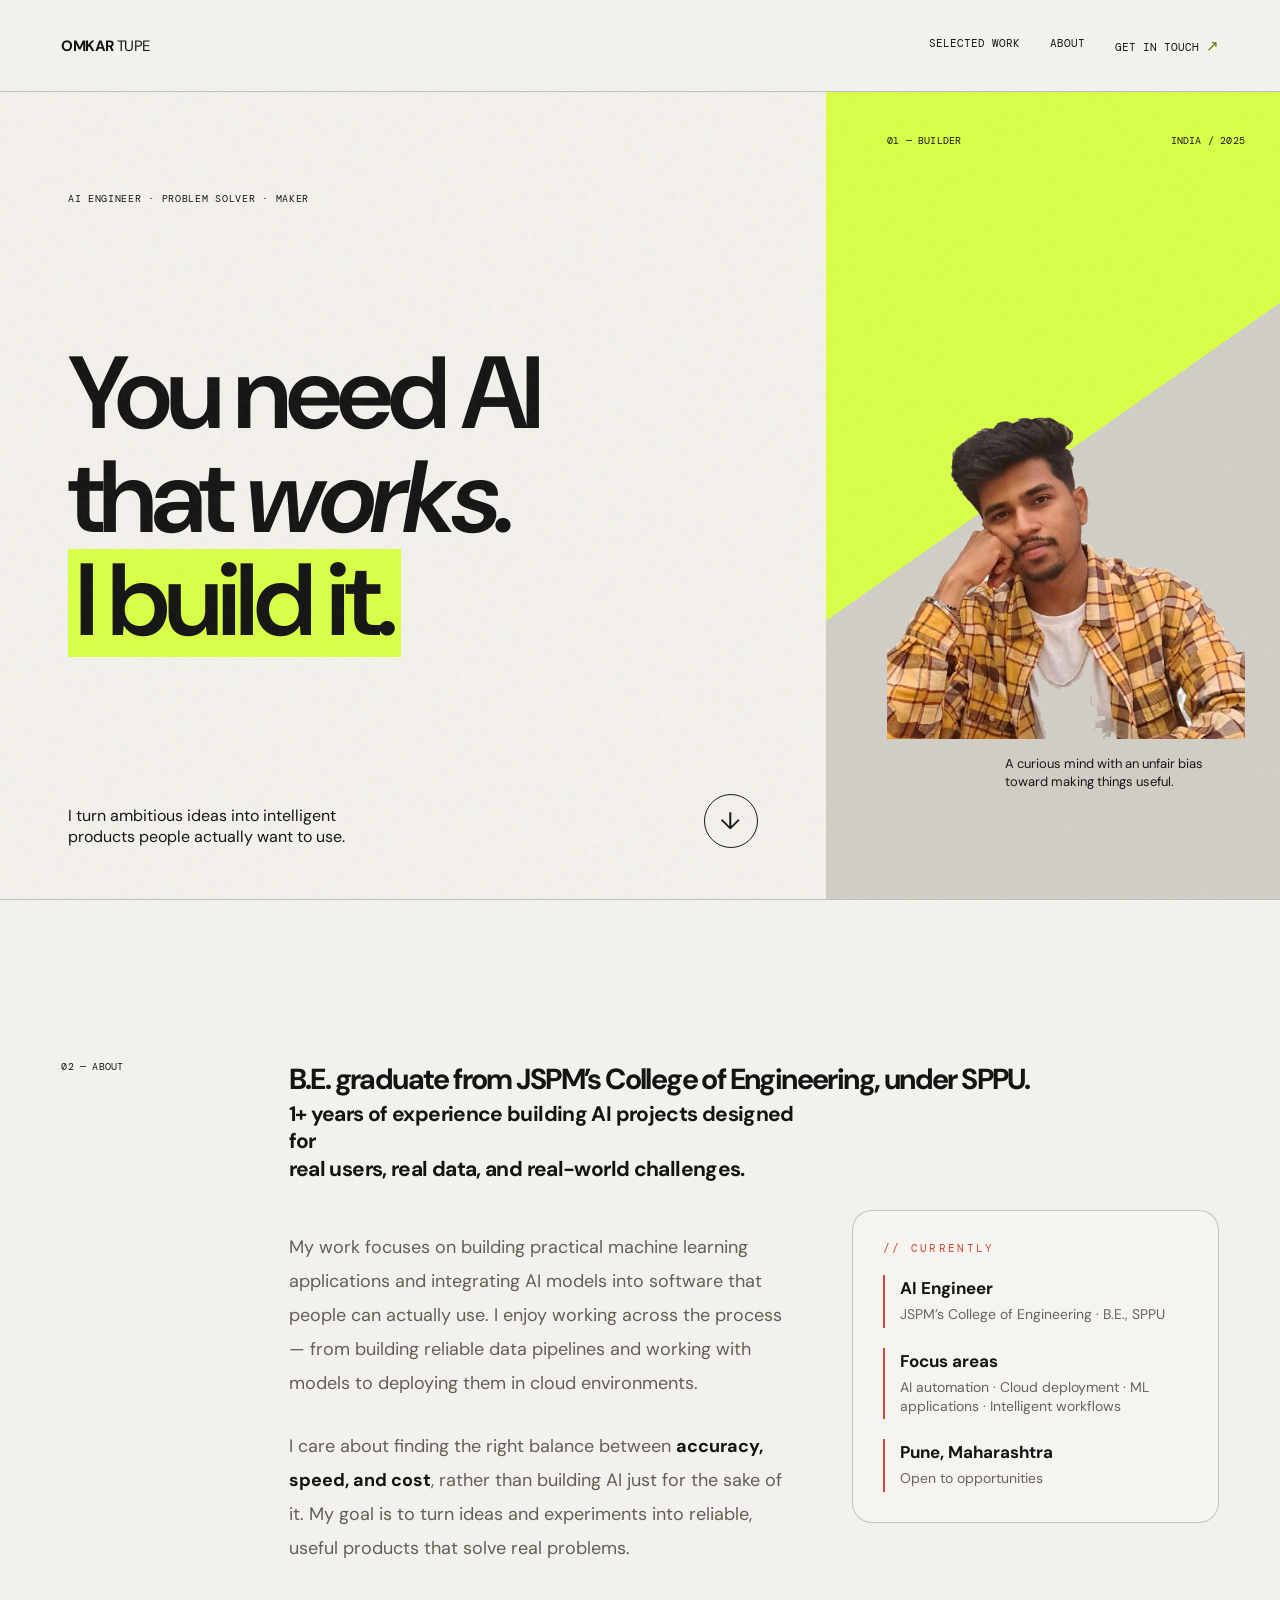
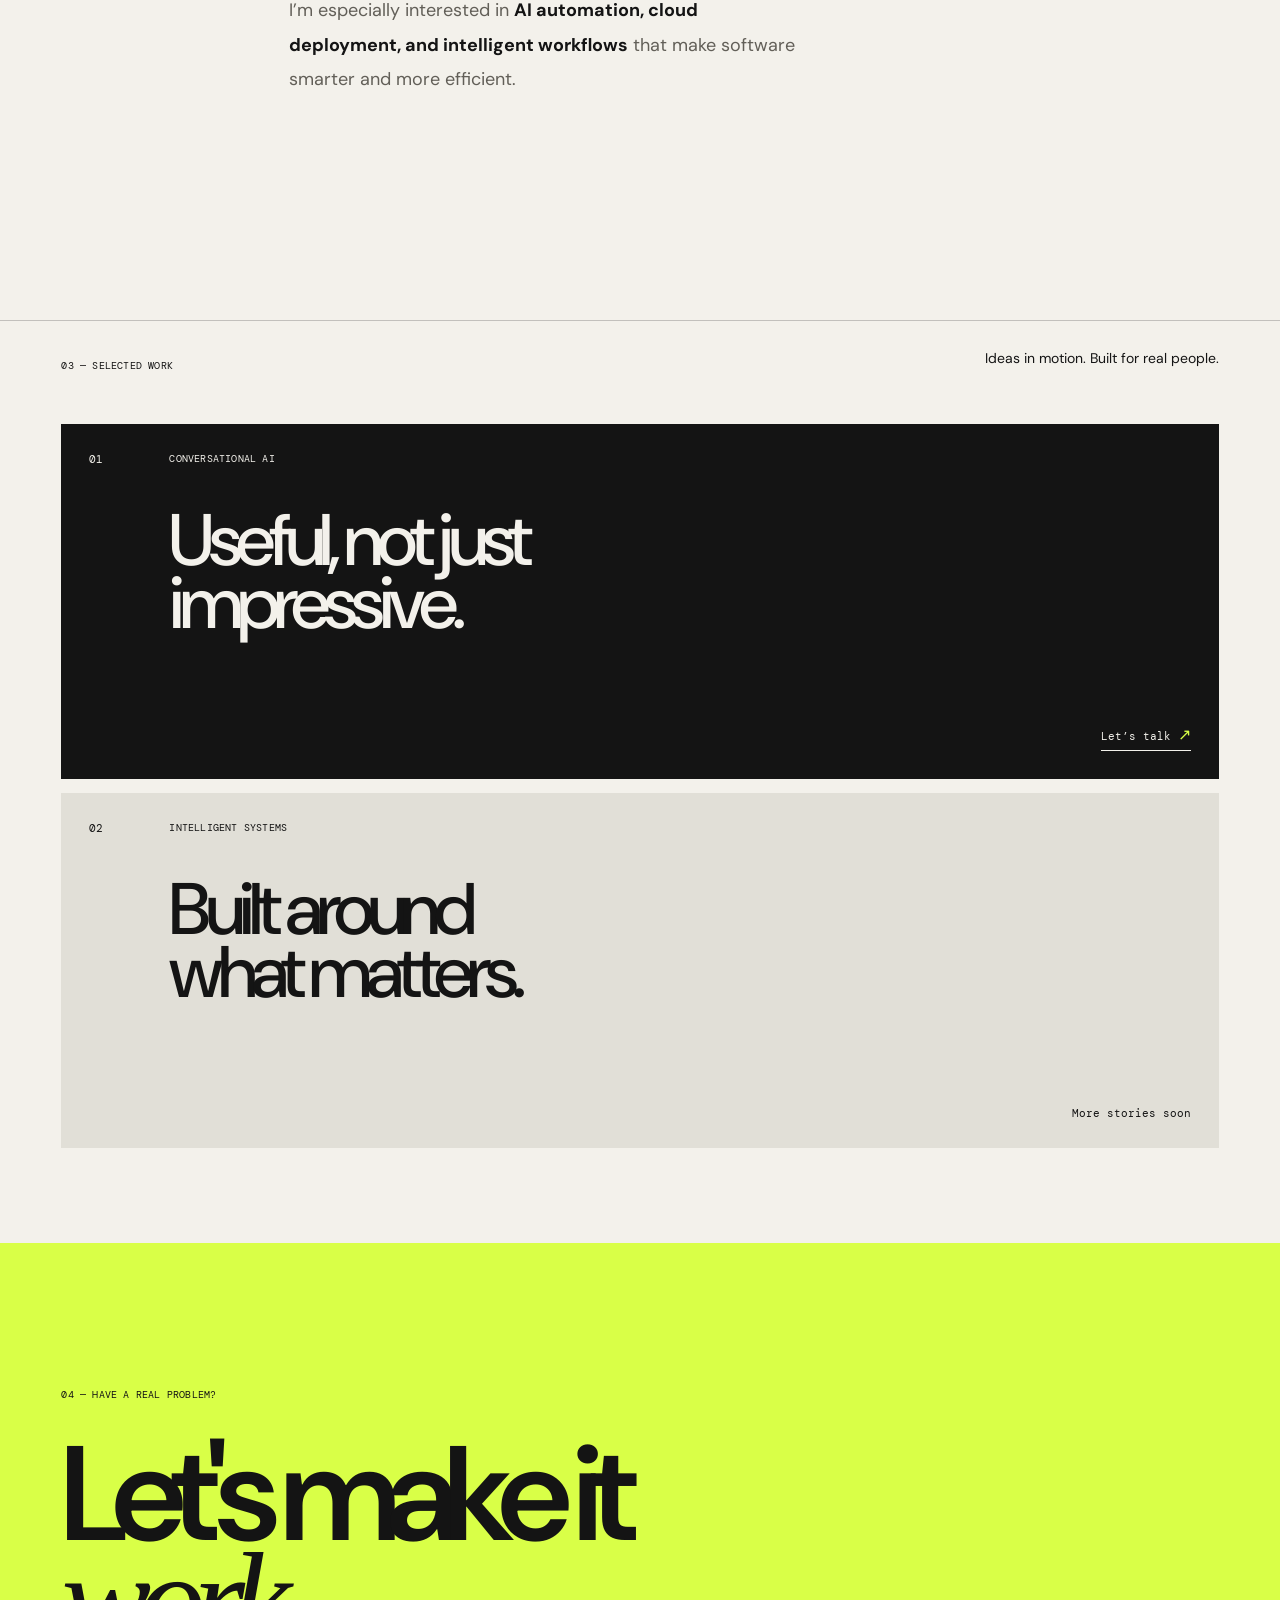
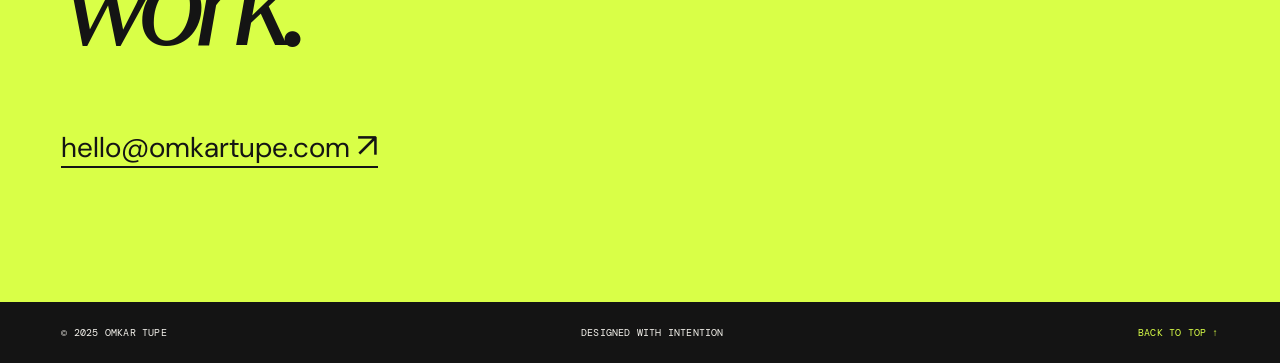
==== commit 2891e626: "added about and some header font changed" ====
--- a/index.html
+++ b/index.html
@@ -20,6 +20,7 @@
           <a href="#about">About</a>
           <a href="mailto:hello@omkartupe.com">Get in touch <span>↗</span></a>
         </div>
+        <div class="scroll-progress" aria-hidden="true"><span></span></div>
       </nav>
 
       <section class="hero" id="top">
@@ -41,10 +42,9 @@
       <section class="statement" id="about">
         <aside class="about-rail">
           <p class="section-label">02 — ABOUT</p>
-          <div class="about-timeline"><span>01+</span></div>
         </aside>
         <div class="about-main">
-          <p class="about-lead"><strong class="degree-line">B.E. graduate from JSPM’s College of Engineering, under SPPU.</strong><br /><strong>1+ years of experience building AI projects designed for real users, real data, and real-world challenges.</strong></p>
+          <p class="about-lead"><strong class="degree-line">B.E. graduate from JSPM’s College of Engineering, under SPPU.</strong><br /><strong class="experience-line">1+ years of experience building AI projects designed for<br />real users, real data, and real-world challenges.</strong></p>
           <div class="about-copy">
             <p>My work focuses on building practical machine learning applications and integrating AI models into software that people can actually use. I enjoy working across the process — from building reliable data pipelines and working with models to deploying them in cloud environments.</p>
             <p>I care about finding the right balance between <strong>accuracy, speed, and cost</strong>, rather than building AI just for the sake of it. My goal is to turn ideas and experiments into reliable, useful products that solve real problems.</p>
@@ -83,5 +83,17 @@
       </section>
       <footer><span>© 2025 OMKAR TUPE</span><span>DESIGNED WITH INTENTION</span><a href="#top">BACK TO TOP ↑</a></footer>
     </main>
+    <script>
+      const scrollProgress = document.querySelector('.scroll-progress span');
+      const updateScrollProgress = () => {
+        const maximumScroll = document.documentElement.scrollHeight - window.innerHeight;
+        const progress = maximumScroll > 0 ? (window.scrollY / maximumScroll) * 100 : 0;
+        scrollProgress.style.width = `${Math.min(100, Math.max(0, progress))}%`;
+      };
+
+      window.addEventListener('scroll', updateScrollProgress, { passive: true });
+      window.addEventListener('resize', updateScrollProgress);
+      updateScrollProgress();
+    </script>
   </body>
 </html>
--- a/styles.css
+++ b/styles.css
@@ -3,17 +3,19 @@
 html { scroll-behavior:smooth; }
 body { margin:0; background:var(--paper); color:var(--ink); font-family:"DM Sans",Arial,sans-serif; }
 .grain { position:fixed; inset:0; opacity:.17; pointer-events:none; z-index:5; background-image:url("data:image/svg+xml,%3Csvg viewBox='0 0 180 180' xmlns='http://www.w3.org/2000/svg'%3E%3Cfilter id='n'%3E%3CfeTurbulence type='fractalNoise' baseFrequency='.9' numOctaves='4' stitchTiles='stitch'/%3E%3C/filter%3E%3Crect width='100%25' height='100%25' filter='url(%23n)' opacity='.28'/%3E%3C/svg%3E"); }
-main { max-width:1600px; margin:auto; overflow:hidden; }
-nav { height:92px; padding:0 4.8vw; display:flex; align-items:center; justify-content:space-between; border-bottom:1px solid var(--line); }
+main { max-width:1600px; margin:auto; }
+nav { position:sticky; top:0; z-index:20; height:92px; padding:0 4.8vw; display:flex; align-items:center; justify-content:space-between; border-bottom:1px solid var(--line); background:rgba(243,241,235,.92); backdrop-filter:blur(12px); }
+.scroll-progress { position:absolute; right:0; bottom:-1px; left:0; height:3px; pointer-events:none; }
+.scroll-progress span { display:block; width:0; height:100%; background:#d34a33; transition:width 150ms linear; }
 a { color:inherit; text-decoration:none; } .brand { font-size:15px; letter-spacing:-.6px; font-weight:700; } .brand span { font-weight:400; }
 .nav-links { display:flex; gap:30px; font:11px "DM Mono",monospace; text-transform:uppercase; } .nav-links a:last-child span { color:#617d00; font-size:15px; }
-.hero { min-height:calc(100vh - 92px); display:grid; grid-template-columns:35.5% 1fr; border-bottom:1px solid var(--line); }
-.portrait-wrap { position:relative; min-height:630px; padding:42px 35px 30px 4.8vw; background:linear-gradient(145deg, #d8ff47 0%, #d8ff47 47%, #d1cec6 47%, #d1cec6 100%); display:flex; flex-direction:column; }
+.hero { min-height:calc(100vh - 92px); display:grid; grid-template-columns:1fr 35.5%; border-bottom:1px solid var(--line); }
+.portrait-wrap { position:relative; grid-column:2; grid-row:1; min-height:630px; padding:42px 35px 30px 4.8vw; background:linear-gradient(145deg, #d8ff47 0%, #d8ff47 47%, #d1cec6 47%, #d1cec6 100%); display:flex; flex-direction:column; }
 .portrait-meta, .section-label, .project-type, footer { font:10px "DM Mono",monospace; letter-spacing:.02em; }
 .portrait-meta { display:flex; justify-content:space-between; margin-bottom:16px; }
 .portrait { width:100%; height:min(64vh,580px); object-fit:contain; object-position:center bottom; filter:saturate(1.12) contrast(1.03); }
 .portrait-caption { max-width:240px; margin:16px 0 0 auto; font-size:13px; line-height:1.35; }
-.hero-copy { padding:7.8vw 5.3vw 4vw; display:flex; flex-direction:column; justify-content:space-between; min-height:630px; }
+.hero-copy { grid-column:1; grid-row:1; padding:7.8vw 5.3vw 4vw; display:flex; flex-direction:column; justify-content:space-between; min-height:630px; }
 .eyebrow { margin:0; font:10px "DM Mono",monospace; letter-spacing:.07em; }
 h1 { margin:28px 0; font-size:clamp(56px,8vw,135px); line-height:1.01; letter-spacing:-.048em; font-weight:600; } h1 em { font-family:inherit; font-weight:600; } h2 em { font-family:Georgia,serif; font-weight:400; } h1 strong { display:inline-block; background:var(--acid); font-weight:600; padding:0 .08em .04em; }
 .hero-bottom { display:flex; justify-content:space-between; align-items:end; gap:24px; } .hero-bottom p { max-width:320px; margin:0; font-size:16px; line-height:1.3; }
@@ -21,6 +23,7 @@
 .statement { padding:150px 4.8vw; display:grid; grid-template-columns:35.5% 1fr; gap:5vw; border-bottom:1px solid var(--line); }.about-rail { min-height:100%; }.rail-stats { margin-top:115px; }.rail-stats div { display:grid; grid-template-columns:86px 1fr; align-items:center; padding:17px 0; border-top:1px solid var(--line); }.rail-stats div:last-child { border-bottom:1px solid var(--line); }.rail-stats strong { font-size:28px; letter-spacing:-.08em; }.rail-stats span { font-size:13px; line-height:1.22; }.rail-note { max-width:255px; margin:32px 0 0; font-size:15px; line-height:1.46; }.about-title { max-width:850px; margin:0; font-size:clamp(47px,5.9vw,94px); letter-spacing:-.065em; line-height:.92; font-weight:600; }.about-content { margin-top:66px; display:grid; grid-template-columns:minmax(260px,.9fr) minmax(300px,1.1fr); gap:55px; }.about-lead { margin:0 0 26px; font-size:20px; line-height:1.42; }.about-intro > p:last-child { margin:0; font-size:18px; line-height:1.5; }.about-copy { font-size:18px; line-height:1.52; }.about-copy p { margin:0 0 27px; }.currently { margin-top:48px; padding:26px 24px 27px; border:1px solid var(--line); border-radius:20px; background:rgba(255,255,255,.25); }.currently-label { margin:0 0 19px; color:#d34a33; font:11px "DM Mono",monospace; letter-spacing:.21em; }.current-item { border-left:2px solid #d34a33; padding:4px 0 4px 15px; min-height:50px; margin-top:20px; }.current-item strong { display:block; margin-bottom:7px; font-size:17px; line-height:1.12; }.current-item span { color:#68645d; display:block; font-size:14px; line-height:1.34; white-space:nowrap; }.current-focus span { white-space:normal; }
 .work { padding:28px 4.8vw 95px; }.work-heading { display:flex; justify-content:space-between; margin-bottom:42px; }.work-heading > p:last-child { margin:0; font-size:14px; }.project { min-height:355px; margin-top:14px; padding:28px; display:grid; grid-template-columns:80px 1fr auto; align-items:space-between; }.project-dark { background:var(--ink); color:var(--paper); }.project-light { background:#e1dfd7; }.project-number { font:11px "DM Mono",monospace; }.project-type { margin:0 0 44px; }.project h2 { margin:0; font-size:clamp(45px,5.7vw,90px); letter-spacing:-.08em; line-height:.87; font-weight:500; }.project-link { align-self:end; font:11px "DM Mono",monospace; border-bottom:1px solid currentColor; padding-bottom:5px; }.project-link span { color:var(--acid); font-size:16px; }.project-note { align-self:end; font:11px "DM Mono",monospace; }
 .contact { padding:135px 4.8vw; background:var(--acid); }.contact h2 { font-size:clamp(65px,10.5vw,170px); letter-spacing:-.095em; line-height:.78; font-weight:600; margin:42px 0 70px; }.email { font-size:clamp(18px,2.2vw,33px); border-bottom:2px solid; }.email span { font-size:1.2em; } footer { padding:24px 4.8vw; display:flex; justify-content:space-between; background:var(--ink); color:var(--paper); } footer a { color:var(--acid); }
-.statement { grid-template-columns:minmax(130px,.34fr) minmax(380px,1fr) minmax(300px,.72fr); gap:54px; align-items:start; }.about-rail { position:relative; min-height:720px; }.about-timeline { position:absolute; top:68px; bottom:0; left:48%; width:2px; background:rgba(20,20,20,.13); }.about-timeline span { position:absolute; top:-21px; left:50%; transform:translateX(-50%); width:72px; height:72px; display:grid; place-items:center; border-radius:50%; background:#d34a33; color:white; font:600 20px "DM Mono",monospace; }.about-main { padding-top:8px; }.about-main .about-lead { font-size:28px; line-height:1.45; letter-spacing:-.025em; }.about-main .degree-line { display:inline-block; white-space:nowrap; font-size:clamp(29px,2vw,34px); letter-spacing:-.055em; }.about-main .about-copy { max-width:670px; margin-top:42px; font-size:18px; line-height:1.9; color:#625f58; }.about-main .about-copy p { margin-bottom:28px; }.about-main .about-copy strong { color:var(--ink); }.statement > .currently { width:100%; max-width:none; margin:160px 0 0; padding:30px; align-self:start; }.statement > .currently .current-item span { white-space:normal; }
-@media (max-width:760px) { nav { height:70px; padding:0 20px; }.nav-links a:not(:last-child) { display:none; }.hero { grid-template-columns:1fr; }.portrait-wrap { min-height:unset; padding:25px 20px 20px; }.portrait { height:72vw; }.hero-copy { min-height:540px; padding:54px 20px 32px; }.statement { display:block; padding:80px 20px; }.about-rail { margin-bottom:48px; }.rail-stats { margin-top:28px; }.rail-note { display:none; }.about-content { display:block; margin-top:40px; }.about-lead { margin-bottom:24px; font-size:18px; }.about-intro > p:last-child, .about-copy { font-size:17px; }.about-copy { margin-top:32px; }.currently { display:block; margin-top:48px; padding:26px 24px; }.current-item { margin-top:23px; min-height:0; }.work { padding:24px 20px 55px; }.work-heading > p:last-child { display:none; }.project { min-height:310px; padding:20px; grid-template-columns:45px 1fr; }.project-link,.project-note { grid-column:2; }.contact { padding:95px 20px; } footer { padding:20px; gap:15px; font-size:8px; } }
-@media (max-width:760px) { .about-rail { min-height:90px; margin-bottom:36px; }.about-timeline { display:none; }.about-main .about-lead { font-size:21px; }.about-main .about-copy { margin-top:28px; font-size:17px; line-height:1.7; }.statement > .currently { margin-top:42px; } }
+.statement { grid-template-columns:minmax(130px,.34fr) minmax(380px,1fr) minmax(300px,.72fr); gap:54px; align-items:start; }.about-rail { min-height:720px; }.about-main { padding-top:8px; }.about-main .about-lead { font-size:28px; line-height:1.45; letter-spacing:-.025em; }.about-main .degree-line { display:inline-block; white-space:nowrap; font-size:clamp(29px,2vw,34px); letter-spacing:-.055em; }.about-main .about-copy { max-width:670px; margin-top:42px; font-size:18px; line-height:1.9; color:#625f58; }.about-main .about-copy p { margin-bottom:28px; }.about-main .about-copy strong { color:var(--ink); }.statement > .currently { width:100%; max-width:none; margin:160px 0 0; padding:30px; align-self:start; }.statement > .currently .current-item span { white-space:normal; }
+.about-main .experience-line { display:inline-block; font-size:clamp(21px,1.55vw,26px); line-height:1.32; letter-spacing:-.03em; }
+@media (max-width:760px) { nav { height:70px; padding:0 20px; }.nav-links a:not(:last-child) { display:none; }.hero { grid-template-columns:1fr; }.portrait-wrap { grid-column:1; grid-row:1; min-height:unset; padding:25px 20px 20px; }.portrait { height:72vw; }.hero-copy { grid-column:1; grid-row:2; min-height:540px; padding:54px 20px 32px; }.statement { display:block; padding:80px 20px; }.about-rail { margin-bottom:48px; }.rail-stats { margin-top:28px; }.rail-note { display:none; }.about-content { display:block; margin-top:40px; }.about-lead { margin-bottom:24px; font-size:18px; }.about-intro > p:last-child, .about-copy { font-size:17px; }.about-copy { margin-top:32px; }.currently { display:block; margin-top:48px; padding:26px 24px; }.current-item { margin-top:23px; min-height:0; }.work { padding:24px 20px 55px; }.work-heading > p:last-child { display:none; }.project { min-height:310px; padding:20px; grid-template-columns:45px 1fr; }.project-link,.project-note { grid-column:2; }.contact { padding:95px 20px; } footer { padding:20px; gap:15px; font-size:8px; } }
+@media (max-width:760px) { .about-rail { min-height:90px; margin-bottom:36px; }.about-timeline { display:none; }.about-main .about-lead { font-size:21px; }.about-main .experience-line { font-size:21px; }.about-main .about-copy { margin-top:28px; font-size:17px; line-height:1.7; }.statement > .currently { margin-top:42px; } }
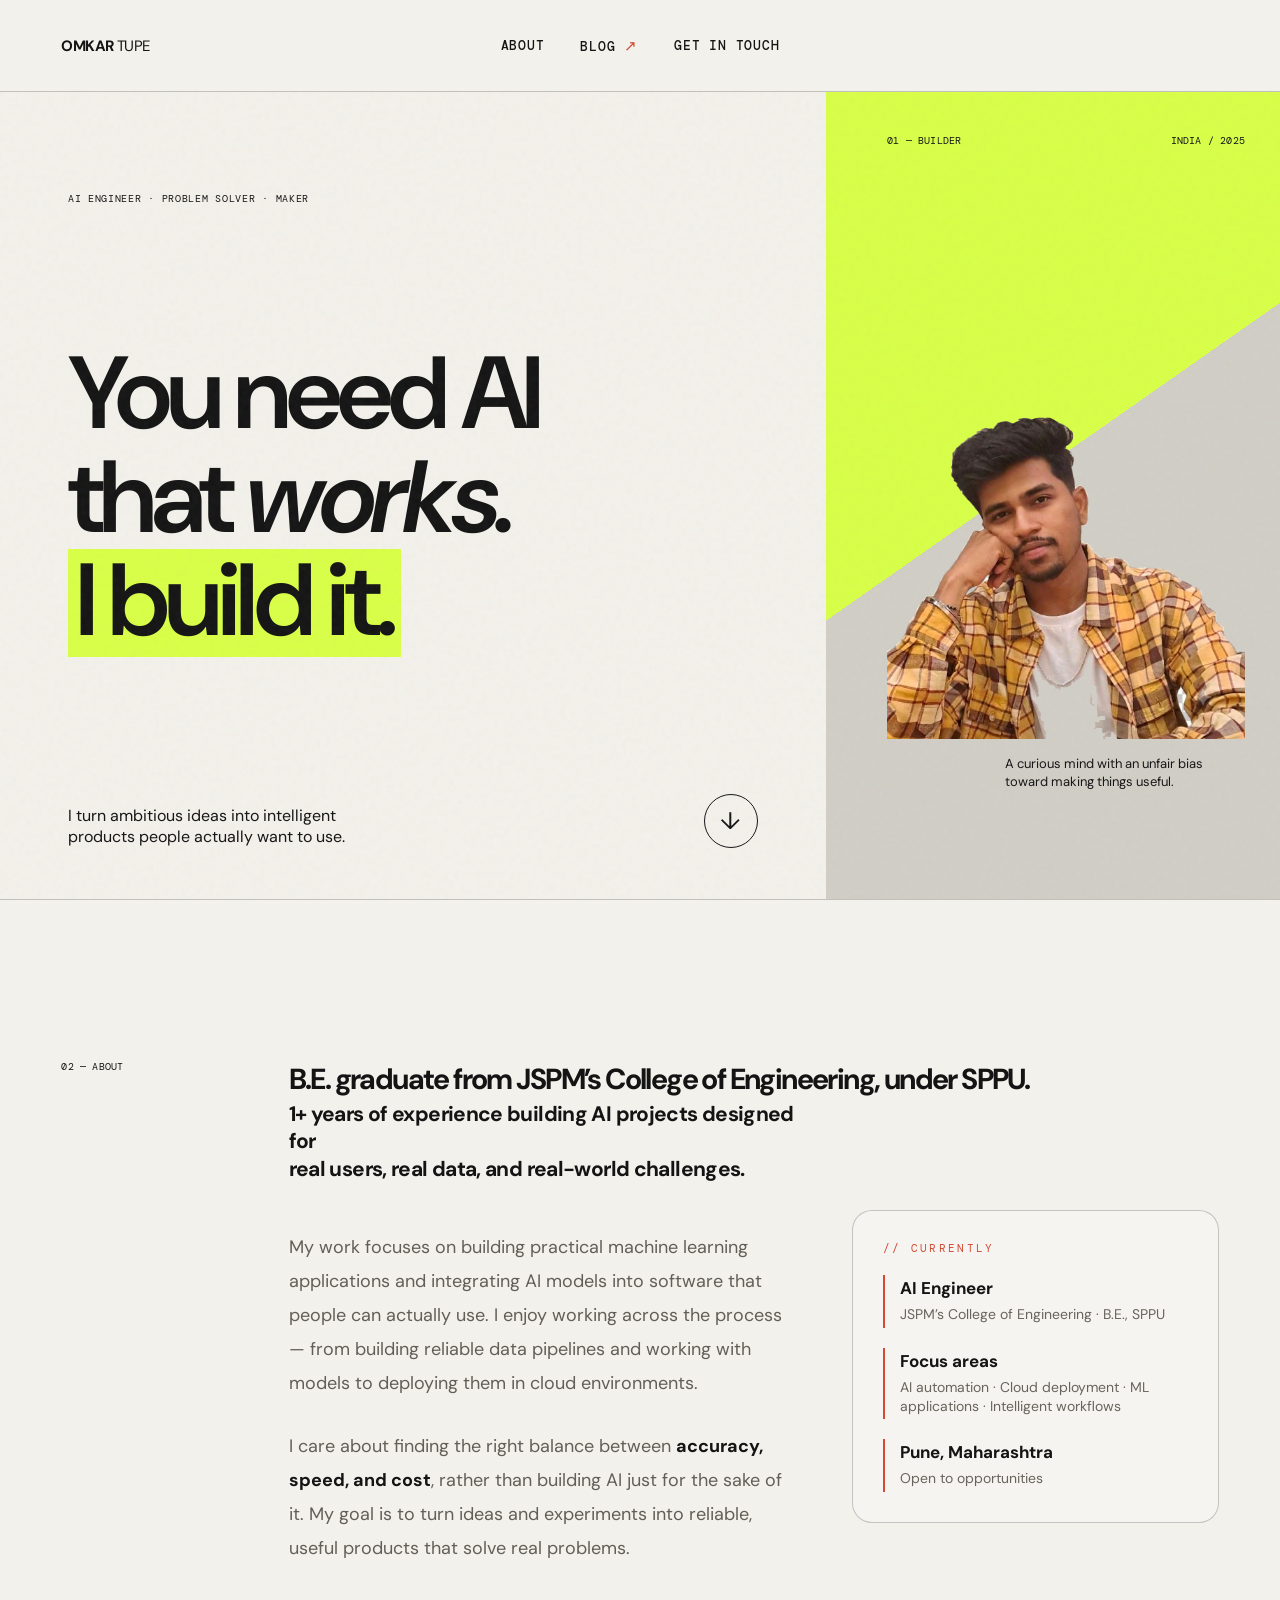
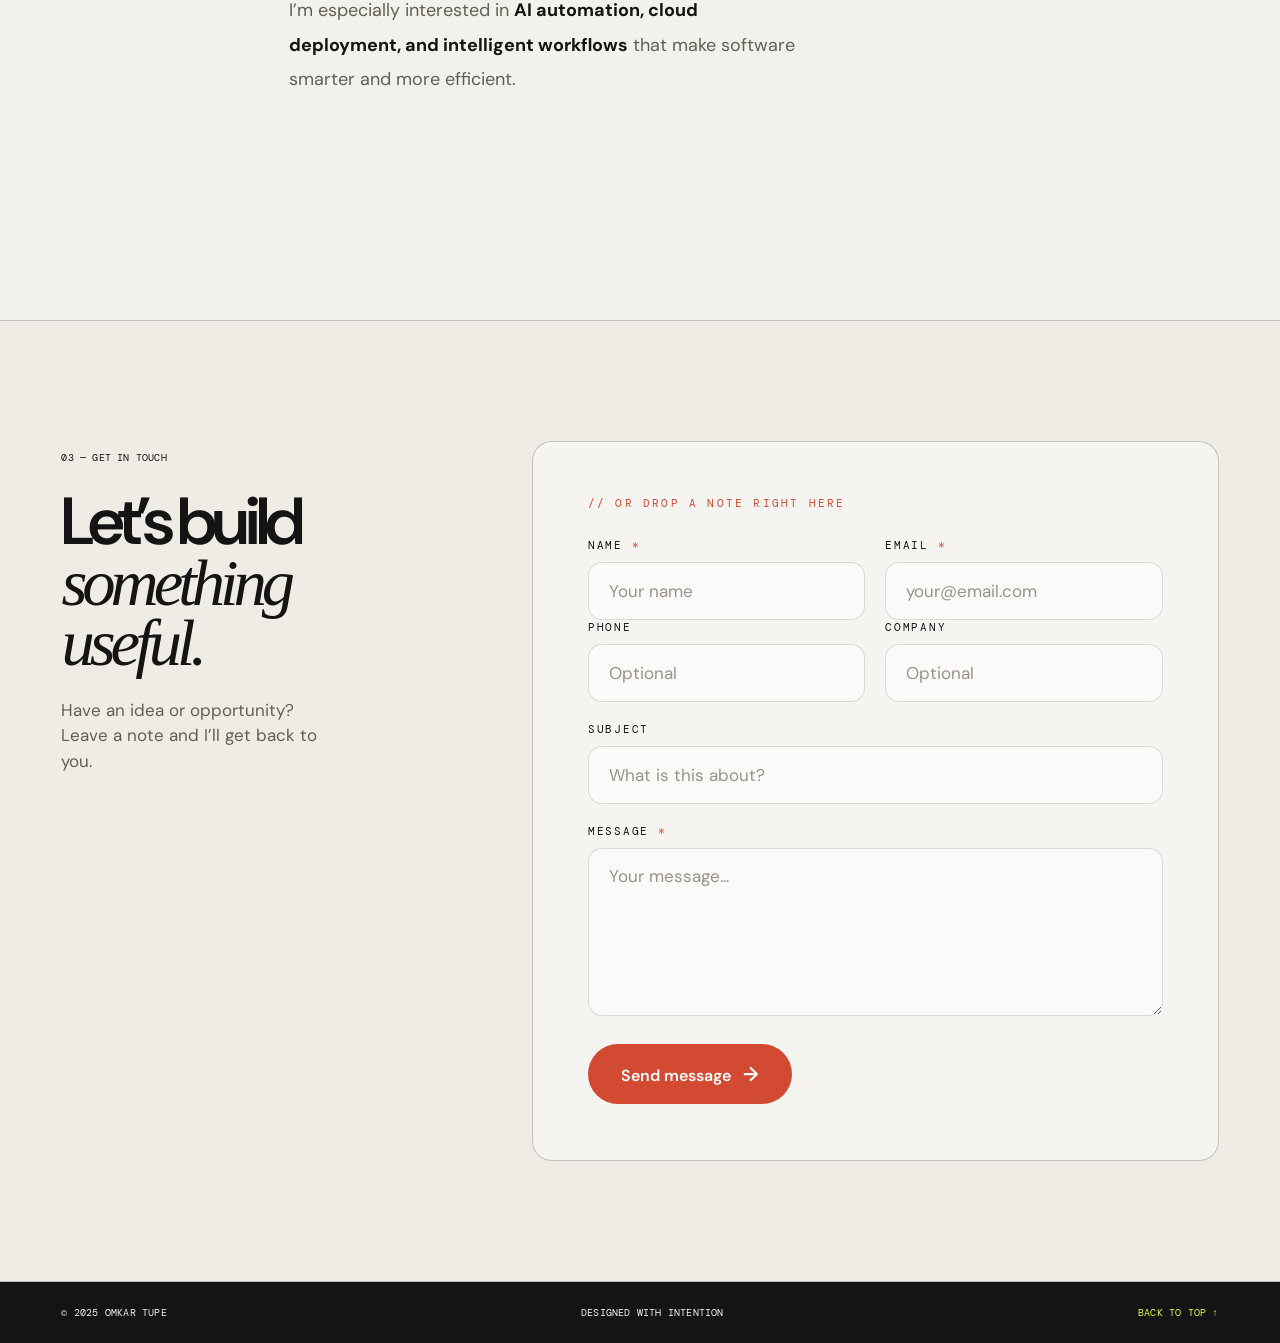
==== commit 312a6e1d: "get in touch" ====
--- a/index.html
+++ b/index.html
@@ -16,9 +16,9 @@
       <nav aria-label="Primary navigation">
         <a class="brand" href="#top">OMKAR <span>TUPE</span></a>
         <div class="nav-links">
-          <a href="#work">Selected work</a>
           <a href="#about">About</a>
-          <a href="mailto:hello@omkartupe.com">Get in touch <span>↗</span></a>
+          <a href="https://medium.com/@omkartupe36">Blog <span>↗</span></a>
+          <a href="#contact">Get in touch</a>
         </div>
         <div class="scroll-progress" aria-hidden="true"><span></span></div>
       </nav>
@@ -34,7 +34,7 @@
           <h1>You need AI<br />that <em>works.</em><br /><strong>I build it.</strong></h1>
           <div class="hero-bottom">
             <p>I turn ambitious ideas into intelligent products people actually want to use.</p>
-            <a class="round-link" href="#work" aria-label="Explore selected work">↓</a>
+            <a class="round-link" href="#about" aria-label="Explore about">↓</a>
           </div>
         </div>
       </section>
@@ -59,27 +59,24 @@
         </aside>
       </section>
 
-      <section class="work" id="work">
-        <div class="work-heading">
-          <p class="section-label">03 — SELECTED WORK</p>
-          <p>Ideas in motion. Built for real people.</p>
+      <section class="contact" id="contact">
+        <div class="contact-heading">
+          <p class="section-label">03 — GET IN TOUCH</p>
+          <h2>Let’s build<br /><em>something useful.</em></h2>
+          <p>Have an idea or opportunity? Leave a note and I’ll get back to you.</p>
         </div>
-        <article class="project project-dark">
-          <span class="project-number">01</span>
-          <div><p class="project-type">CONVERSATIONAL AI</p><h2>Useful, not just<br />impressive.</h2></div>
-          <a href="mailto:hello@omkartupe.com?subject=Let's talk" class="project-link">Let’s talk <span>↗</span></a>
-        </article>
-        <article class="project project-light">
-          <span class="project-number">02</span>
-          <div><p class="project-type">INTELLIGENT SYSTEMS</p><h2>Built around<br />what matters.</h2></div>
-          <span class="project-note">More stories soon</span>
-        </article>
-      </section>
-
-      <section class="contact">
-        <p class="section-label">04 — HAVE A REAL PROBLEM?</p>
-        <h2>Let's make it<br /><em>work.</em></h2>
-        <a href="mailto:hello@omkartupe.com" class="email">hello@omkartupe.com <span>↗</span></a>
+        <form class="contact-form">
+          <p class="form-kicker">// OR DROP A NOTE RIGHT HERE</p>
+          <div class="form-grid">
+            <label>Name <span>*</span><input type="text" name="name" placeholder="Your name" required /></label>
+            <label>Email <span>*</span><input type="email" name="email" placeholder="your@email.com" required /></label>
+            <label>Phone <input type="number" name="phone" placeholder="Optional" inputmode="numeric" min="0" step="1" /></label>
+            <label>Company <input type="text" name="company" placeholder="Optional" /></label>
+          </div>
+          <label>Subject <input type="text" name="subject" placeholder="What is this about?" /></label>
+          <label>Message <span>*</span><textarea name="message" placeholder="Your message..." required></textarea></label>
+          <button type="submit">Send message <span>→</span></button>
+        </form>
       </section>
       <footer><span>© 2025 OMKAR TUPE</span><span>DESIGNED WITH INTENTION</span><a href="#top">BACK TO TOP ↑</a></footer>
     </main>
@@ -94,6 +91,28 @@
       window.addEventListener('scroll', updateScrollProgress, { passive: true });
       window.addEventListener('resize', updateScrollProgress);
       updateScrollProgress();
+
+      const contactForm = document.querySelector('.contact-form');
+      contactForm.addEventListener('submit', (event) => {
+        event.preventDefault();
+        const fields = new FormData(contactForm);
+        const details = [
+          `Name: ${fields.get('name')}`,
+          `Email: ${fields.get('email')}`,
+          `Phone: ${fields.get('phone') || 'Not provided'}`,
+          `Company: ${fields.get('company') || 'Not provided'}`,
+          '',
+          fields.get('message')
+        ].join('\n');
+        const subject = fields.get('subject') || 'New portfolio enquiry';
+        const gmailUrl = new URL('https://mail.google.com/mail/');
+        gmailUrl.searchParams.set('view', 'cm');
+        gmailUrl.searchParams.set('fs', '1');
+        gmailUrl.searchParams.set('to', 'omkartupe36@gmail.com');
+        gmailUrl.searchParams.set('su', subject);
+        gmailUrl.searchParams.set('body', details);
+        window.location.href = gmailUrl.toString();
+      });
     </script>
   </body>
 </html>
--- a/styles.css
+++ b/styles.css
@@ -4,11 +4,11 @@
 body { margin:0; background:var(--paper); color:var(--ink); font-family:"DM Sans",Arial,sans-serif; }
 .grain { position:fixed; inset:0; opacity:.17; pointer-events:none; z-index:5; background-image:url("data:image/svg+xml,%3Csvg viewBox='0 0 180 180' xmlns='http://www.w3.org/2000/svg'%3E%3Cfilter id='n'%3E%3CfeTurbulence type='fractalNoise' baseFrequency='.9' numOctaves='4' stitchTiles='stitch'/%3E%3C/filter%3E%3Crect width='100%25' height='100%25' filter='url(%23n)' opacity='.28'/%3E%3C/svg%3E"); }
 main { max-width:1600px; margin:auto; }
-nav { position:sticky; top:0; z-index:20; height:92px; padding:0 4.8vw; display:flex; align-items:center; justify-content:space-between; border-bottom:1px solid var(--line); background:rgba(243,241,235,.92); backdrop-filter:blur(12px); }
+nav { position:sticky; top:0; z-index:20; height:92px; padding:0 4.8vw; display:flex; align-items:center; border-bottom:1px solid var(--line); background:rgba(243,241,235,.92); backdrop-filter:blur(12px); }
 .scroll-progress { position:absolute; right:0; bottom:-1px; left:0; height:3px; pointer-events:none; }
 .scroll-progress span { display:block; width:0; height:100%; background:#d34a33; transition:width 150ms linear; }
 a { color:inherit; text-decoration:none; } .brand { font-size:15px; letter-spacing:-.6px; font-weight:700; } .brand span { font-weight:400; }
-.nav-links { display:flex; gap:30px; font:11px "DM Mono",monospace; text-transform:uppercase; } .nav-links a:last-child span { color:#617d00; font-size:15px; }
+.nav-links { position:absolute; left:50%; display:flex; align-items:center; gap:36px; transform:translateX(-50%); font:500 13px "DM Mono",monospace; letter-spacing:.06em; text-transform:uppercase; white-space:nowrap; } .nav-links a { transition:color .2s ease; } .nav-links a:hover { color:#d34a33; } .nav-links span { color:#d34a33; font-size:15px; }
 .hero { min-height:calc(100vh - 92px); display:grid; grid-template-columns:1fr 35.5%; border-bottom:1px solid var(--line); }
 .portrait-wrap { position:relative; grid-column:2; grid-row:1; min-height:630px; padding:42px 35px 30px 4.8vw; background:linear-gradient(145deg, #d8ff47 0%, #d8ff47 47%, #d1cec6 47%, #d1cec6 100%); display:flex; flex-direction:column; }
 .portrait-meta, .section-label, .project-type, footer { font:10px "DM Mono",monospace; letter-spacing:.02em; }
@@ -21,9 +21,8 @@
 .hero-bottom { display:flex; justify-content:space-between; align-items:end; gap:24px; } .hero-bottom p { max-width:320px; margin:0; font-size:16px; line-height:1.3; }
 .round-link { width:54px; height:54px; display:grid; place-items:center; border:1px solid var(--ink); border-radius:50%; font-size:24px; transition:.25s; } .round-link:hover { background:var(--ink); color:var(--acid); transform:rotate(-45deg); }
 .statement { padding:150px 4.8vw; display:grid; grid-template-columns:35.5% 1fr; gap:5vw; border-bottom:1px solid var(--line); }.about-rail { min-height:100%; }.rail-stats { margin-top:115px; }.rail-stats div { display:grid; grid-template-columns:86px 1fr; align-items:center; padding:17px 0; border-top:1px solid var(--line); }.rail-stats div:last-child { border-bottom:1px solid var(--line); }.rail-stats strong { font-size:28px; letter-spacing:-.08em; }.rail-stats span { font-size:13px; line-height:1.22; }.rail-note { max-width:255px; margin:32px 0 0; font-size:15px; line-height:1.46; }.about-title { max-width:850px; margin:0; font-size:clamp(47px,5.9vw,94px); letter-spacing:-.065em; line-height:.92; font-weight:600; }.about-content { margin-top:66px; display:grid; grid-template-columns:minmax(260px,.9fr) minmax(300px,1.1fr); gap:55px; }.about-lead { margin:0 0 26px; font-size:20px; line-height:1.42; }.about-intro > p:last-child { margin:0; font-size:18px; line-height:1.5; }.about-copy { font-size:18px; line-height:1.52; }.about-copy p { margin:0 0 27px; }.currently { margin-top:48px; padding:26px 24px 27px; border:1px solid var(--line); border-radius:20px; background:rgba(255,255,255,.25); }.currently-label { margin:0 0 19px; color:#d34a33; font:11px "DM Mono",monospace; letter-spacing:.21em; }.current-item { border-left:2px solid #d34a33; padding:4px 0 4px 15px; min-height:50px; margin-top:20px; }.current-item strong { display:block; margin-bottom:7px; font-size:17px; line-height:1.12; }.current-item span { color:#68645d; display:block; font-size:14px; line-height:1.34; white-space:nowrap; }.current-focus span { white-space:normal; }
-.work { padding:28px 4.8vw 95px; }.work-heading { display:flex; justify-content:space-between; margin-bottom:42px; }.work-heading > p:last-child { margin:0; font-size:14px; }.project { min-height:355px; margin-top:14px; padding:28px; display:grid; grid-template-columns:80px 1fr auto; align-items:space-between; }.project-dark { background:var(--ink); color:var(--paper); }.project-light { background:#e1dfd7; }.project-number { font:11px "DM Mono",monospace; }.project-type { margin:0 0 44px; }.project h2 { margin:0; font-size:clamp(45px,5.7vw,90px); letter-spacing:-.08em; line-height:.87; font-weight:500; }.project-link { align-self:end; font:11px "DM Mono",monospace; border-bottom:1px solid currentColor; padding-bottom:5px; }.project-link span { color:var(--acid); font-size:16px; }.project-note { align-self:end; font:11px "DM Mono",monospace; }
-.contact { padding:135px 4.8vw; background:var(--acid); }.contact h2 { font-size:clamp(65px,10.5vw,170px); letter-spacing:-.095em; line-height:.78; font-weight:600; margin:42px 0 70px; }.email { font-size:clamp(18px,2.2vw,33px); border-bottom:2px solid; }.email span { font-size:1.2em; } footer { padding:24px 4.8vw; display:flex; justify-content:space-between; background:var(--ink); color:var(--paper); } footer a { color:var(--acid); }
+.contact { padding:120px 4.8vw; display:grid; grid-template-columns:minmax(260px,.75fr) minmax(520px,1.4fr); gap:8vw; border-bottom:1px solid var(--line); background:#eeece5; scroll-margin-top:92px; }.contact-heading h2 { margin:28px 0 24px; font-size:clamp(48px,5.2vw,82px); letter-spacing:-.075em; line-height:.91; font-weight:600; }.contact-heading h2 em { font-family:Georgia,serif; font-weight:400; }.contact-heading > p:last-child { max-width:280px; margin:0; font-size:17px; line-height:1.5; color:#625f58; }.contact-form { padding:54px 55px 56px; border:1px solid var(--line); border-radius:20px; background:rgba(255,255,255,.45); }.form-kicker { margin:0 0 28px; color:#d34a33; font:11px "DM Mono",monospace; letter-spacing:.2em; }.contact-form label { display:block; margin-top:20px; font:11px "DM Mono",monospace; letter-spacing:.16em; text-transform:uppercase; }.contact-form label span { color:#d34a33; }.form-grid { display:grid; grid-template-columns:1fr 1fr; gap:0 20px; }.contact-form .form-grid label { margin-top:0; }.contact-form input, .contact-form textarea { display:block; width:100%; margin-top:10px; padding:16px 20px; border:1px solid rgba(20,20,20,.14); border-radius:14px; outline:none; background:rgba(255,255,255,.58); color:var(--ink); font:17px "DM Sans",sans-serif; letter-spacing:0; text-transform:none; transition:border-color .2s, box-shadow .2s; }.contact-form input { height:58px; }.contact-form textarea { min-height:168px; resize:vertical; }.contact-form input::placeholder, .contact-form textarea::placeholder { color:#98938b; }.contact-form input:focus, .contact-form textarea:focus { border-color:#d34a33; box-shadow:0 0 0 3px rgba(211,74,51,.12); }.contact-form button { margin-top:28px; padding:17px 33px; border:0; border-radius:999px; background:#d34a33; color:white; cursor:pointer; font:600 16px "DM Sans",sans-serif; transition:transform .2s, background .2s; }.contact-form button:hover { background:#ba3e2b; transform:translateY(-2px); }.contact-form button span { margin-left:8px; font-size:20px; } footer { padding:24px 4.8vw; display:flex; justify-content:space-between; background:var(--ink); color:var(--paper); } footer a { color:var(--acid); }
 .statement { grid-template-columns:minmax(130px,.34fr) minmax(380px,1fr) minmax(300px,.72fr); gap:54px; align-items:start; }.about-rail { min-height:720px; }.about-main { padding-top:8px; }.about-main .about-lead { font-size:28px; line-height:1.45; letter-spacing:-.025em; }.about-main .degree-line { display:inline-block; white-space:nowrap; font-size:clamp(29px,2vw,34px); letter-spacing:-.055em; }.about-main .about-copy { max-width:670px; margin-top:42px; font-size:18px; line-height:1.9; color:#625f58; }.about-main .about-copy p { margin-bottom:28px; }.about-main .about-copy strong { color:var(--ink); }.statement > .currently { width:100%; max-width:none; margin:160px 0 0; padding:30px; align-self:start; }.statement > .currently .current-item span { white-space:normal; }
 .about-main .experience-line { display:inline-block; font-size:clamp(21px,1.55vw,26px); line-height:1.32; letter-spacing:-.03em; }
-@media (max-width:760px) { nav { height:70px; padding:0 20px; }.nav-links a:not(:last-child) { display:none; }.hero { grid-template-columns:1fr; }.portrait-wrap { grid-column:1; grid-row:1; min-height:unset; padding:25px 20px 20px; }.portrait { height:72vw; }.hero-copy { grid-column:1; grid-row:2; min-height:540px; padding:54px 20px 32px; }.statement { display:block; padding:80px 20px; }.about-rail { margin-bottom:48px; }.rail-stats { margin-top:28px; }.rail-note { display:none; }.about-content { display:block; margin-top:40px; }.about-lead { margin-bottom:24px; font-size:18px; }.about-intro > p:last-child, .about-copy { font-size:17px; }.about-copy { margin-top:32px; }.currently { display:block; margin-top:48px; padding:26px 24px; }.current-item { margin-top:23px; min-height:0; }.work { padding:24px 20px 55px; }.work-heading > p:last-child { display:none; }.project { min-height:310px; padding:20px; grid-template-columns:45px 1fr; }.project-link,.project-note { grid-column:2; }.contact { padding:95px 20px; } footer { padding:20px; gap:15px; font-size:8px; } }
+@media (max-width:760px) { nav { height:70px; padding:0 20px; }.brand { font-size:13px; }.nav-links { left:auto; right:20px; gap:14px; transform:none; font-size:10px; letter-spacing:.025em; }.hero { grid-template-columns:1fr; }.portrait-wrap { grid-column:1; grid-row:1; min-height:unset; padding:25px 20px 20px; }.portrait { height:72vw; }.hero-copy { grid-column:1; grid-row:2; min-height:540px; padding:54px 20px 32px; }.statement { display:block; padding:80px 20px; }.about-rail { margin-bottom:48px; }.rail-stats { margin-top:28px; }.rail-note { display:none; }.about-content { display:block; margin-top:40px; }.about-lead { margin-bottom:24px; font-size:18px; }.about-intro > p:last-child, .about-copy { font-size:17px; }.about-copy { margin-top:32px; }.currently { display:block; margin-top:48px; padding:26px 24px; }.current-item { margin-top:23px; min-height:0; }.contact { display:block; padding:84px 20px; scroll-margin-top:70px; }.contact-form { margin-top:46px; padding:30px 22px; }.form-grid { grid-template-columns:1fr; gap:20px; }.contact-form .form-grid label { margin-top:0; } footer { padding:20px; gap:15px; font-size:8px; } }
 @media (max-width:760px) { .about-rail { min-height:90px; margin-bottom:36px; }.about-timeline { display:none; }.about-main .about-lead { font-size:21px; }.about-main .experience-line { font-size:21px; }.about-main .about-copy { margin-top:28px; font-size:17px; line-height:1.7; }.statement > .currently { margin-top:42px; } }
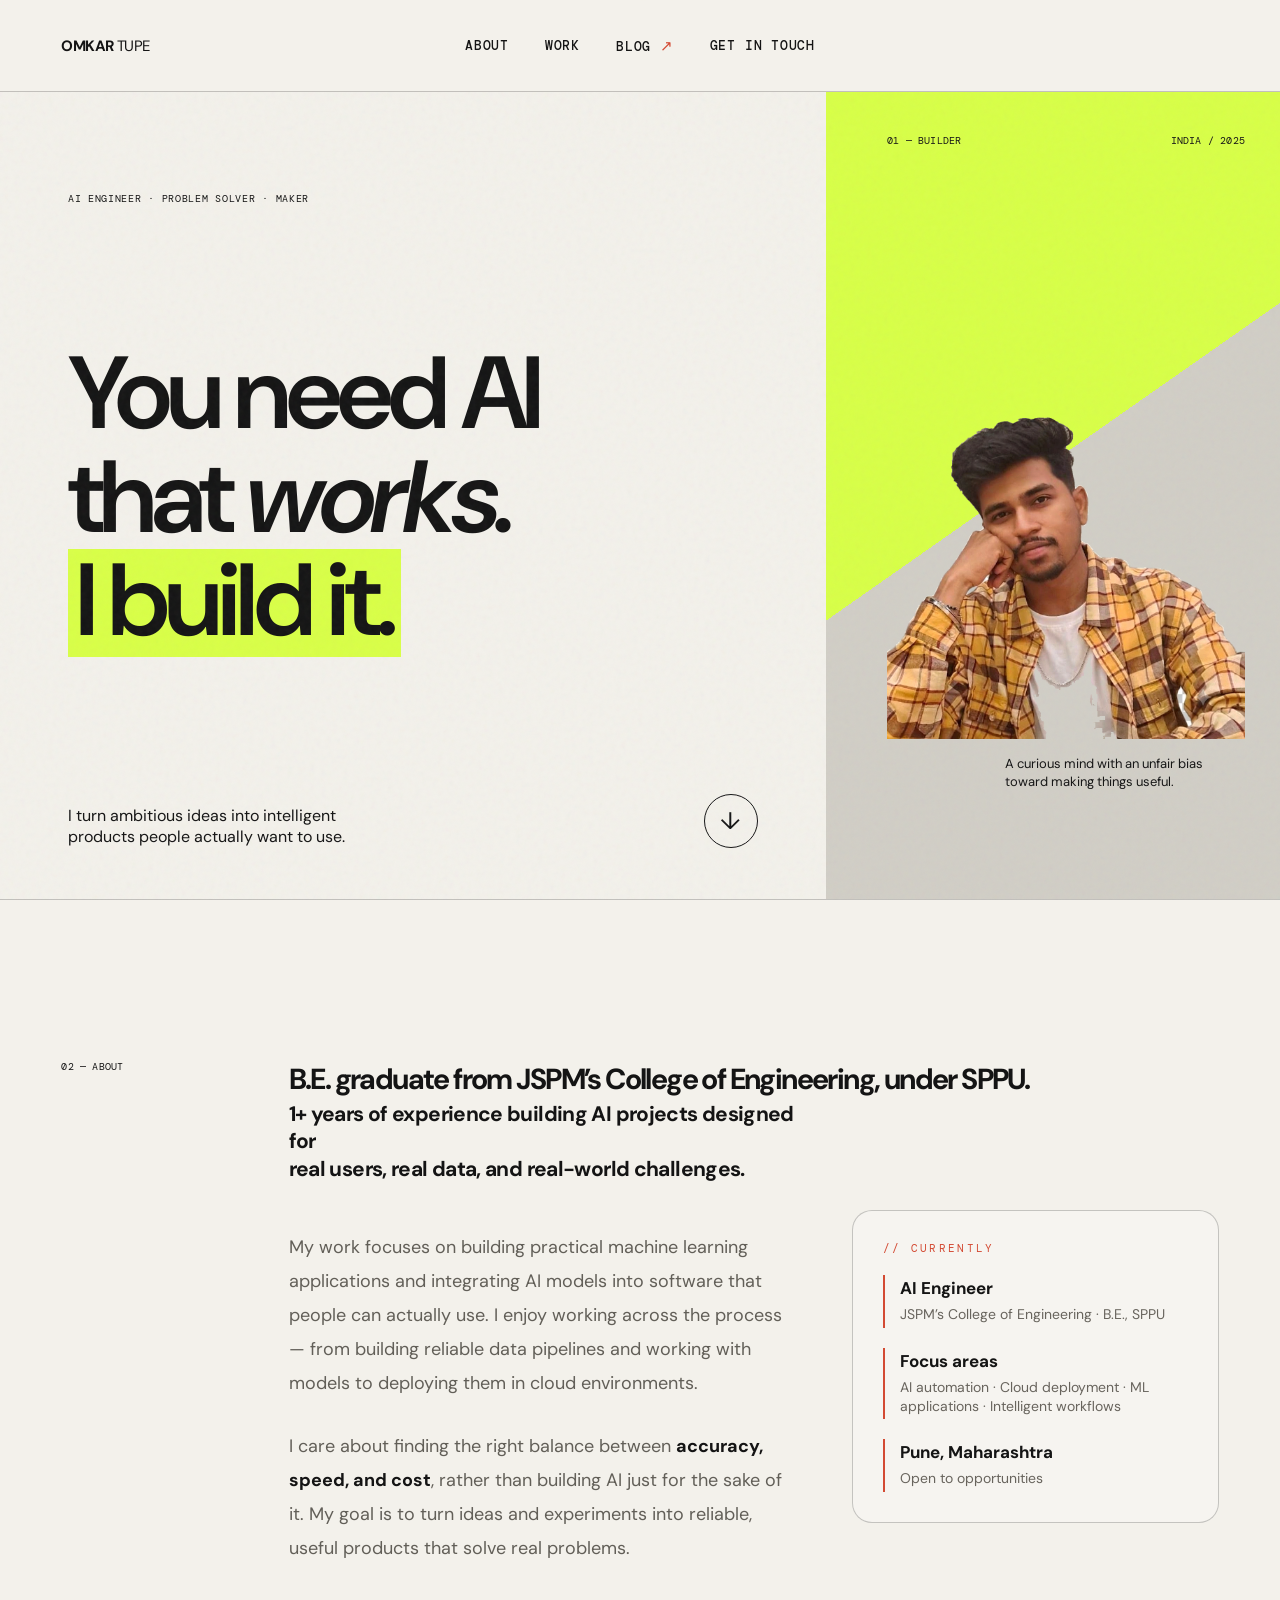
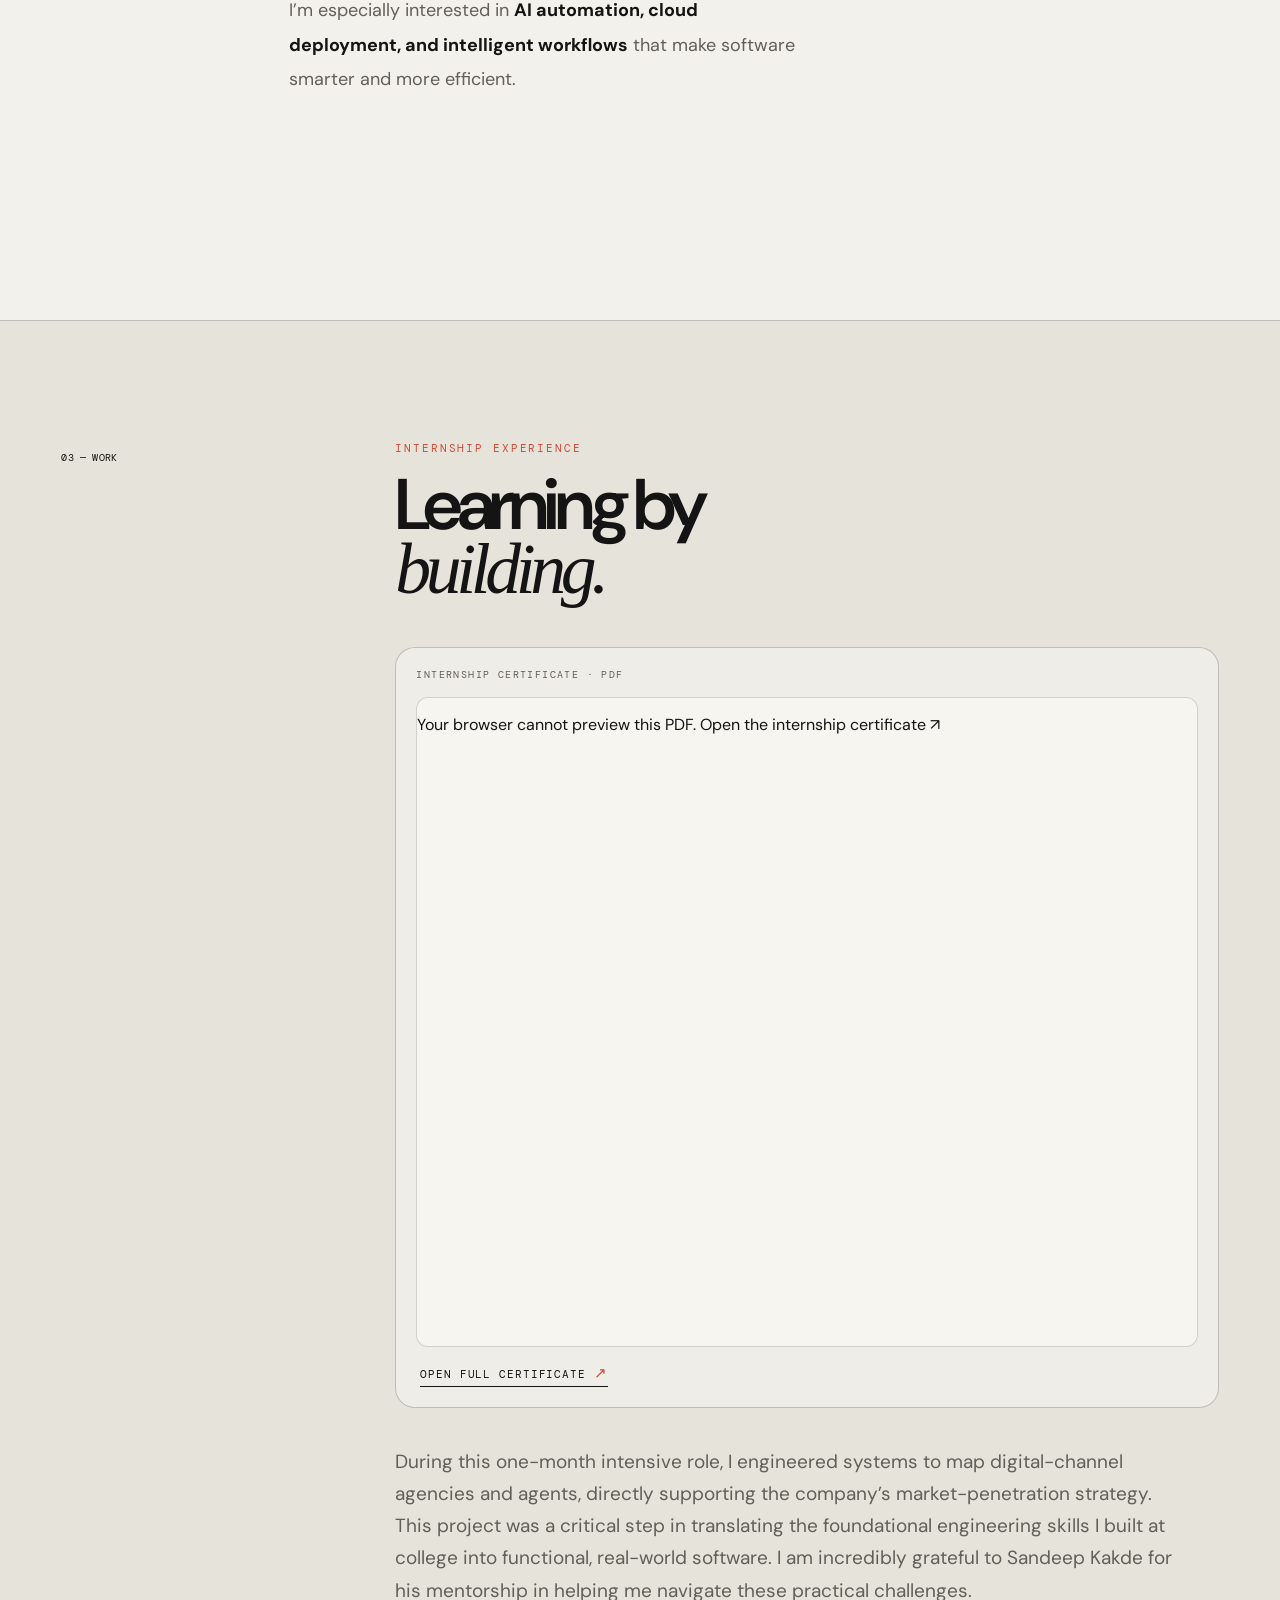
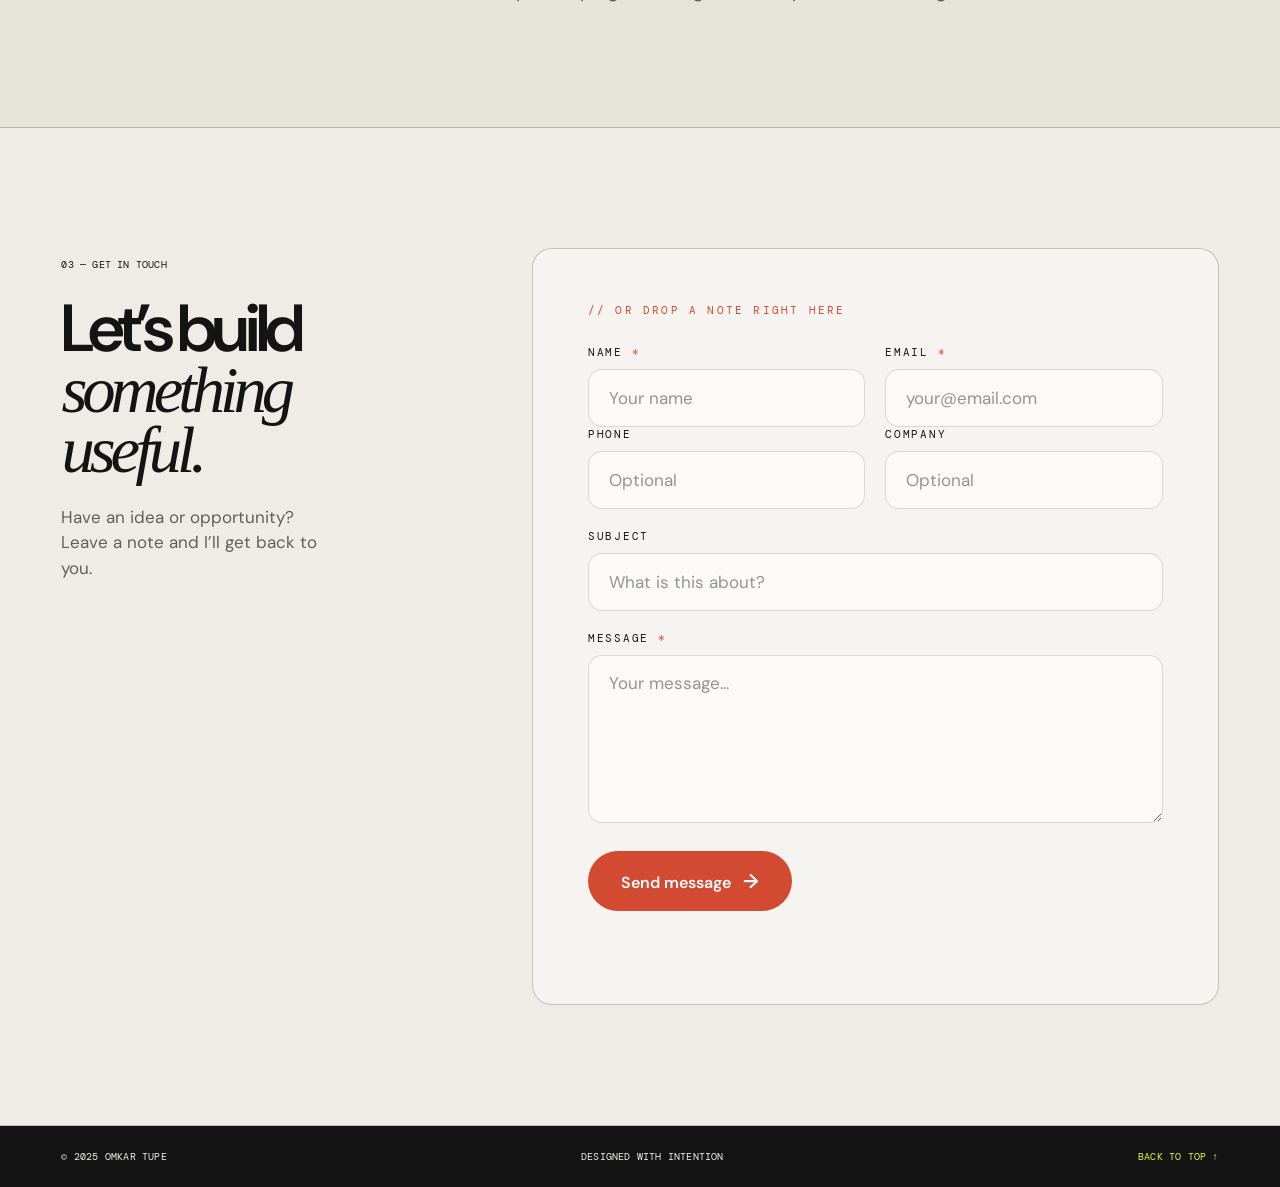
==== commit 66706fde: "work" ====
--- a/index.html
+++ b/index.html
@@ -17,6 +17,7 @@
         <a class="brand" href="#top">OMKAR <span>TUPE</span></a>
         <div class="nav-links">
           <a href="#about">About</a>
+          <a href="#work">Work</a>
           <a href="https://medium.com/@omkartupe36">Blog <span>↗</span></a>
           <a href="#contact">Get in touch</a>
         </div>
@@ -59,6 +60,24 @@
         </aside>
       </section>
 
+      <section class="work" id="work">
+        <aside class="work-rail">
+          <p class="section-label">03 — WORK</p>
+        </aside>
+        <div class="work-main">
+          <p class="work-kicker">INTERNSHIP EXPERIENCE</p>
+          <h2>Learning by<br /><em>building.</em></h2>
+          <div class="certificate-viewer">
+            <p class="certificate-label">INTERNSHIP CERTIFICATE · PDF</p>
+            <object class="certificate-document" data="internship-certificate.pdf#view=FitH" type="application/pdf">
+              <p>Your browser cannot preview this PDF. <a href="internship-certificate.pdf" target="_blank" rel="noopener">Open the internship certificate ↗</a></p>
+            </object>
+            <a class="certificate-link" href="internship-certificate.pdf" target="_blank" rel="noopener">Open full certificate <span>↗</span></a>
+          </div>
+          <p class="work-copy">During this one-month intensive role, I engineered systems to map digital-channel agencies and agents, directly supporting the company’s market-penetration strategy. This project was a critical step in translating the foundational engineering skills I built at college into functional, real-world software. I am incredibly grateful to Sandeep Kakde for his mentorship in helping me navigate these practical challenges.</p>
+        </div>
+      </section>
+
       <section class="contact" id="contact">
         <div class="contact-heading">
           <p class="section-label">03 — GET IN TOUCH</p>
@@ -76,6 +95,7 @@
           <label>Subject <input type="text" name="subject" placeholder="What is this about?" /></label>
           <label>Message <span>*</span><textarea name="message" placeholder="Your message..." required></textarea></label>
           <button type="submit">Send message <span>→</span></button>
+          <p class="form-status" role="status" aria-live="polite"></p>
         </form>
       </section>
       <footer><span>© 2025 OMKAR TUPE</span><span>DESIGNED WITH INTENTION</span><a href="#top">BACK TO TOP ↑</a></footer>
@@ -93,25 +113,41 @@
       updateScrollProgress();
 
       const contactForm = document.querySelector('.contact-form');
-      contactForm.addEventListener('submit', (event) => {
+      const formStatus = contactForm.querySelector('.form-status');
+      const submitButton = contactForm.querySelector('button[type="submit"]');
+      contactForm.addEventListener('submit', async (event) => {
         event.preventDefault();
-        const fields = new FormData(contactForm);
-        const details = [
-          `Name: ${fields.get('name')}`,
-          `Email: ${fields.get('email')}`,
-          `Phone: ${fields.get('phone') || 'Not provided'}`,
-          `Company: ${fields.get('company') || 'Not provided'}`,
-          '',
-          fields.get('message')
-        ].join('\n');
-        const subject = fields.get('subject') || 'New portfolio enquiry';
-        const gmailUrl = new URL('https://mail.google.com/mail/');
-        gmailUrl.searchParams.set('view', 'cm');
-        gmailUrl.searchParams.set('fs', '1');
-        gmailUrl.searchParams.set('to', 'omkartupe36@gmail.com');
-        gmailUrl.searchParams.set('su', subject);
-        gmailUrl.searchParams.set('body', details);
-        window.location.href = gmailUrl.toString();
+        const formData = Object.fromEntries(new FormData(contactForm));
+        formData._subject = formData.subject || 'New portfolio enquiry';
+        formData._template = 'table';
+        submitButton.disabled = true;
+        submitButton.textContent = 'Sending…';
+        formStatus.textContent = '';
+
+        try {
+          if (window.location.protocol === 'file:') {
+            throw new Error('Please open the published website to send a message.');
+          }
+          formData._url = window.location.href;
+          const response = await fetch('https://formsubmit.co/ajax/omkartupe36@gmail.com', {
+            method: 'POST',
+            headers: { 'Content-Type': 'application/json', Accept: 'application/json' },
+            body: JSON.stringify(formData)
+          });
+          const result = await response.json().catch(() => ({}));
+          if (!response.ok || result.success === false) {
+            throw new Error(result.message || 'Unable to send message. Please try again.');
+          }
+          contactForm.reset();
+          formStatus.textContent = 'Thanks — your message has been sent.';
+          formStatus.classList.add('is-success');
+        } catch (error) {
+          formStatus.textContent = error.message || 'Sorry, something went wrong. Please try again.';
+          formStatus.classList.remove('is-success');
+        } finally {
+          submitButton.disabled = false;
+          submitButton.innerHTML = 'Send message <span>→</span>';
+        }
       });
     </script>
   </body>
--- a/styles.css
+++ b/styles.css
@@ -21,8 +21,8 @@
 .hero-bottom { display:flex; justify-content:space-between; align-items:end; gap:24px; } .hero-bottom p { max-width:320px; margin:0; font-size:16px; line-height:1.3; }
 .round-link { width:54px; height:54px; display:grid; place-items:center; border:1px solid var(--ink); border-radius:50%; font-size:24px; transition:.25s; } .round-link:hover { background:var(--ink); color:var(--acid); transform:rotate(-45deg); }
 .statement { padding:150px 4.8vw; display:grid; grid-template-columns:35.5% 1fr; gap:5vw; border-bottom:1px solid var(--line); }.about-rail { min-height:100%; }.rail-stats { margin-top:115px; }.rail-stats div { display:grid; grid-template-columns:86px 1fr; align-items:center; padding:17px 0; border-top:1px solid var(--line); }.rail-stats div:last-child { border-bottom:1px solid var(--line); }.rail-stats strong { font-size:28px; letter-spacing:-.08em; }.rail-stats span { font-size:13px; line-height:1.22; }.rail-note { max-width:255px; margin:32px 0 0; font-size:15px; line-height:1.46; }.about-title { max-width:850px; margin:0; font-size:clamp(47px,5.9vw,94px); letter-spacing:-.065em; line-height:.92; font-weight:600; }.about-content { margin-top:66px; display:grid; grid-template-columns:minmax(260px,.9fr) minmax(300px,1.1fr); gap:55px; }.about-lead { margin:0 0 26px; font-size:20px; line-height:1.42; }.about-intro > p:last-child { margin:0; font-size:18px; line-height:1.5; }.about-copy { font-size:18px; line-height:1.52; }.about-copy p { margin:0 0 27px; }.currently { margin-top:48px; padding:26px 24px 27px; border:1px solid var(--line); border-radius:20px; background:rgba(255,255,255,.25); }.currently-label { margin:0 0 19px; color:#d34a33; font:11px "DM Mono",monospace; letter-spacing:.21em; }.current-item { border-left:2px solid #d34a33; padding:4px 0 4px 15px; min-height:50px; margin-top:20px; }.current-item strong { display:block; margin-bottom:7px; font-size:17px; line-height:1.12; }.current-item span { color:#68645d; display:block; font-size:14px; line-height:1.34; white-space:nowrap; }.current-focus span { white-space:normal; }
-.contact { padding:120px 4.8vw; display:grid; grid-template-columns:minmax(260px,.75fr) minmax(520px,1.4fr); gap:8vw; border-bottom:1px solid var(--line); background:#eeece5; scroll-margin-top:92px; }.contact-heading h2 { margin:28px 0 24px; font-size:clamp(48px,5.2vw,82px); letter-spacing:-.075em; line-height:.91; font-weight:600; }.contact-heading h2 em { font-family:Georgia,serif; font-weight:400; }.contact-heading > p:last-child { max-width:280px; margin:0; font-size:17px; line-height:1.5; color:#625f58; }.contact-form { padding:54px 55px 56px; border:1px solid var(--line); border-radius:20px; background:rgba(255,255,255,.45); }.form-kicker { margin:0 0 28px; color:#d34a33; font:11px "DM Mono",monospace; letter-spacing:.2em; }.contact-form label { display:block; margin-top:20px; font:11px "DM Mono",monospace; letter-spacing:.16em; text-transform:uppercase; }.contact-form label span { color:#d34a33; }.form-grid { display:grid; grid-template-columns:1fr 1fr; gap:0 20px; }.contact-form .form-grid label { margin-top:0; }.contact-form input, .contact-form textarea { display:block; width:100%; margin-top:10px; padding:16px 20px; border:1px solid rgba(20,20,20,.14); border-radius:14px; outline:none; background:rgba(255,255,255,.58); color:var(--ink); font:17px "DM Sans",sans-serif; letter-spacing:0; text-transform:none; transition:border-color .2s, box-shadow .2s; }.contact-form input { height:58px; }.contact-form textarea { min-height:168px; resize:vertical; }.contact-form input::placeholder, .contact-form textarea::placeholder { color:#98938b; }.contact-form input:focus, .contact-form textarea:focus { border-color:#d34a33; box-shadow:0 0 0 3px rgba(211,74,51,.12); }.contact-form button { margin-top:28px; padding:17px 33px; border:0; border-radius:999px; background:#d34a33; color:white; cursor:pointer; font:600 16px "DM Sans",sans-serif; transition:transform .2s, background .2s; }.contact-form button:hover { background:#ba3e2b; transform:translateY(-2px); }.contact-form button span { margin-left:8px; font-size:20px; } footer { padding:24px 4.8vw; display:flex; justify-content:space-between; background:var(--ink); color:var(--paper); } footer a { color:var(--acid); }
+.work { padding:120px 4.8vw; display:grid; grid-template-columns:minmax(130px,.34fr) minmax(520px,1fr); gap:54px; border-bottom:1px solid var(--line); background:#e6e3da; scroll-margin-top:92px; }.work-rail { min-height:100%; }.work-main { max-width:900px; }.work-kicker { margin:0; color:#d34a33; font:11px "DM Mono",monospace; letter-spacing:.17em; }.work-main h2 { margin:18px 0 45px; font-size:clamp(50px,5.6vw,88px); letter-spacing:-.075em; line-height:.89; font-weight:600; }.work-main h2 em { font-family:Georgia,serif; font-weight:400; }.certificate-viewer { padding:20px; border:1px solid var(--line); border-radius:20px; background:rgba(255,255,255,.38); }.certificate-label { margin:0 0 16px; color:#625f58; font:10px "DM Mono",monospace; letter-spacing:.14em; }.certificate-document { display:block; width:100%; height:650px; border:1px solid rgba(20,20,20,.16); border-radius:12px; background:#f7f5f0; }.certificate-document + .certificate-link { display:inline-block; margin:16px 4px 0; border-bottom:1px solid currentColor; padding-bottom:3px; font:11px "DM Mono",monospace; letter-spacing:.08em; text-transform:uppercase; }.certificate-link span { color:#d34a33; font-size:15px; }.work-copy { max-width:780px; margin:38px 0 0; font-size:19px; line-height:1.7; color:#625f58; }.contact { padding:120px 4.8vw; display:grid; grid-template-columns:minmax(260px,.75fr) minmax(520px,1.4fr); gap:8vw; border-bottom:1px solid var(--line); background:#eeece5; scroll-margin-top:92px; }.contact-heading h2 { margin:28px 0 24px; font-size:clamp(48px,5.2vw,82px); letter-spacing:-.075em; line-height:.91; font-weight:600; }.contact-heading h2 em { font-family:Georgia,serif; font-weight:400; }.contact-heading > p:last-child { max-width:280px; margin:0; font-size:17px; line-height:1.5; color:#625f58; }.contact-form { padding:54px 55px 56px; border:1px solid var(--line); border-radius:20px; background:rgba(255,255,255,.45); }.form-kicker { margin:0 0 28px; color:#d34a33; font:11px "DM Mono",monospace; letter-spacing:.2em; }.contact-form label { display:block; margin-top:20px; font:11px "DM Mono",monospace; letter-spacing:.16em; text-transform:uppercase; }.contact-form label span { color:#d34a33; }.form-grid { display:grid; grid-template-columns:1fr 1fr; gap:0 20px; }.contact-form .form-grid label { margin-top:0; }.contact-form input, .contact-form textarea { display:block; width:100%; margin-top:10px; padding:16px 20px; border:1px solid rgba(20,20,20,.14); border-radius:14px; outline:none; background:rgba(255,255,255,.58); color:var(--ink); font:17px "DM Sans",sans-serif; letter-spacing:0; text-transform:none; transition:border-color .2s, box-shadow .2s; }.contact-form input { height:58px; }.contact-form textarea { min-height:168px; resize:vertical; }.contact-form input::placeholder, .contact-form textarea::placeholder { color:#98938b; }.contact-form input:focus, .contact-form textarea:focus { border-color:#d34a33; box-shadow:0 0 0 3px rgba(211,74,51,.12); }.contact-form button { margin-top:28px; padding:17px 33px; border:0; border-radius:999px; background:#d34a33; color:white; cursor:pointer; font:600 16px "DM Sans",sans-serif; transition:transform .2s, background .2s; }.contact-form button:hover { background:#ba3e2b; transform:translateY(-2px); }.contact-form button:disabled { cursor:wait; opacity:.7; transform:none; }.contact-form button span { margin-left:8px; font-size:20px; }.form-status { min-height:22px; margin:15px 0 0; color:#a63b2a; font-size:14px; }.form-status.is-success { color:#3d6c26; } footer { padding:24px 4.8vw; display:flex; justify-content:space-between; background:var(--ink); color:var(--paper); } footer a { color:var(--acid); }
 .statement { grid-template-columns:minmax(130px,.34fr) minmax(380px,1fr) minmax(300px,.72fr); gap:54px; align-items:start; }.about-rail { min-height:720px; }.about-main { padding-top:8px; }.about-main .about-lead { font-size:28px; line-height:1.45; letter-spacing:-.025em; }.about-main .degree-line { display:inline-block; white-space:nowrap; font-size:clamp(29px,2vw,34px); letter-spacing:-.055em; }.about-main .about-copy { max-width:670px; margin-top:42px; font-size:18px; line-height:1.9; color:#625f58; }.about-main .about-copy p { margin-bottom:28px; }.about-main .about-copy strong { color:var(--ink); }.statement > .currently { width:100%; max-width:none; margin:160px 0 0; padding:30px; align-self:start; }.statement > .currently .current-item span { white-space:normal; }
 .about-main .experience-line { display:inline-block; font-size:clamp(21px,1.55vw,26px); line-height:1.32; letter-spacing:-.03em; }
-@media (max-width:760px) { nav { height:70px; padding:0 20px; }.brand { font-size:13px; }.nav-links { left:auto; right:20px; gap:14px; transform:none; font-size:10px; letter-spacing:.025em; }.hero { grid-template-columns:1fr; }.portrait-wrap { grid-column:1; grid-row:1; min-height:unset; padding:25px 20px 20px; }.portrait { height:72vw; }.hero-copy { grid-column:1; grid-row:2; min-height:540px; padding:54px 20px 32px; }.statement { display:block; padding:80px 20px; }.about-rail { margin-bottom:48px; }.rail-stats { margin-top:28px; }.rail-note { display:none; }.about-content { display:block; margin-top:40px; }.about-lead { margin-bottom:24px; font-size:18px; }.about-intro > p:last-child, .about-copy { font-size:17px; }.about-copy { margin-top:32px; }.currently { display:block; margin-top:48px; padding:26px 24px; }.current-item { margin-top:23px; min-height:0; }.contact { display:block; padding:84px 20px; scroll-margin-top:70px; }.contact-form { margin-top:46px; padding:30px 22px; }.form-grid { grid-template-columns:1fr; gap:20px; }.contact-form .form-grid label { margin-top:0; } footer { padding:20px; gap:15px; font-size:8px; } }
+@media (max-width:760px) { nav { height:70px; padding:0 20px; }.brand { font-size:13px; }.nav-links { left:auto; right:20px; gap:10px; transform:none; font-size:9px; letter-spacing:.015em; }.hero { grid-template-columns:1fr; }.portrait-wrap { grid-column:1; grid-row:1; min-height:unset; padding:25px 20px 20px; }.portrait { height:72vw; }.hero-copy { grid-column:1; grid-row:2; min-height:540px; padding:54px 20px 32px; }.statement { display:block; padding:80px 20px; }.about-rail { margin-bottom:48px; }.rail-stats { margin-top:28px; }.rail-note { display:none; }.about-content { display:block; margin-top:40px; }.about-lead { margin-bottom:24px; font-size:18px; }.about-intro > p:last-child, .about-copy { font-size:17px; }.about-copy { margin-top:32px; }.currently { display:block; margin-top:48px; padding:26px 24px; }.current-item { margin-top:23px; min-height:0; }.work { display:block; padding:84px 20px; scroll-margin-top:70px; }.work-rail { min-height:0; margin-bottom:30px; }.work-main h2 { margin-bottom:32px; }.certificate-document { height:460px; }.work-copy { margin-top:28px; font-size:17px; line-height:1.65; }.contact { display:block; padding:84px 20px; scroll-margin-top:70px; }.contact-form { margin-top:46px; padding:30px 22px; }.form-grid { grid-template-columns:1fr; gap:20px; }.contact-form .form-grid label { margin-top:0; } footer { padding:20px; gap:15px; font-size:8px; } }
 @media (max-width:760px) { .about-rail { min-height:90px; margin-bottom:36px; }.about-timeline { display:none; }.about-main .about-lead { font-size:21px; }.about-main .experience-line { font-size:21px; }.about-main .about-copy { margin-top:28px; font-size:17px; line-height:1.7; }.statement > .currently { margin-top:42px; } }
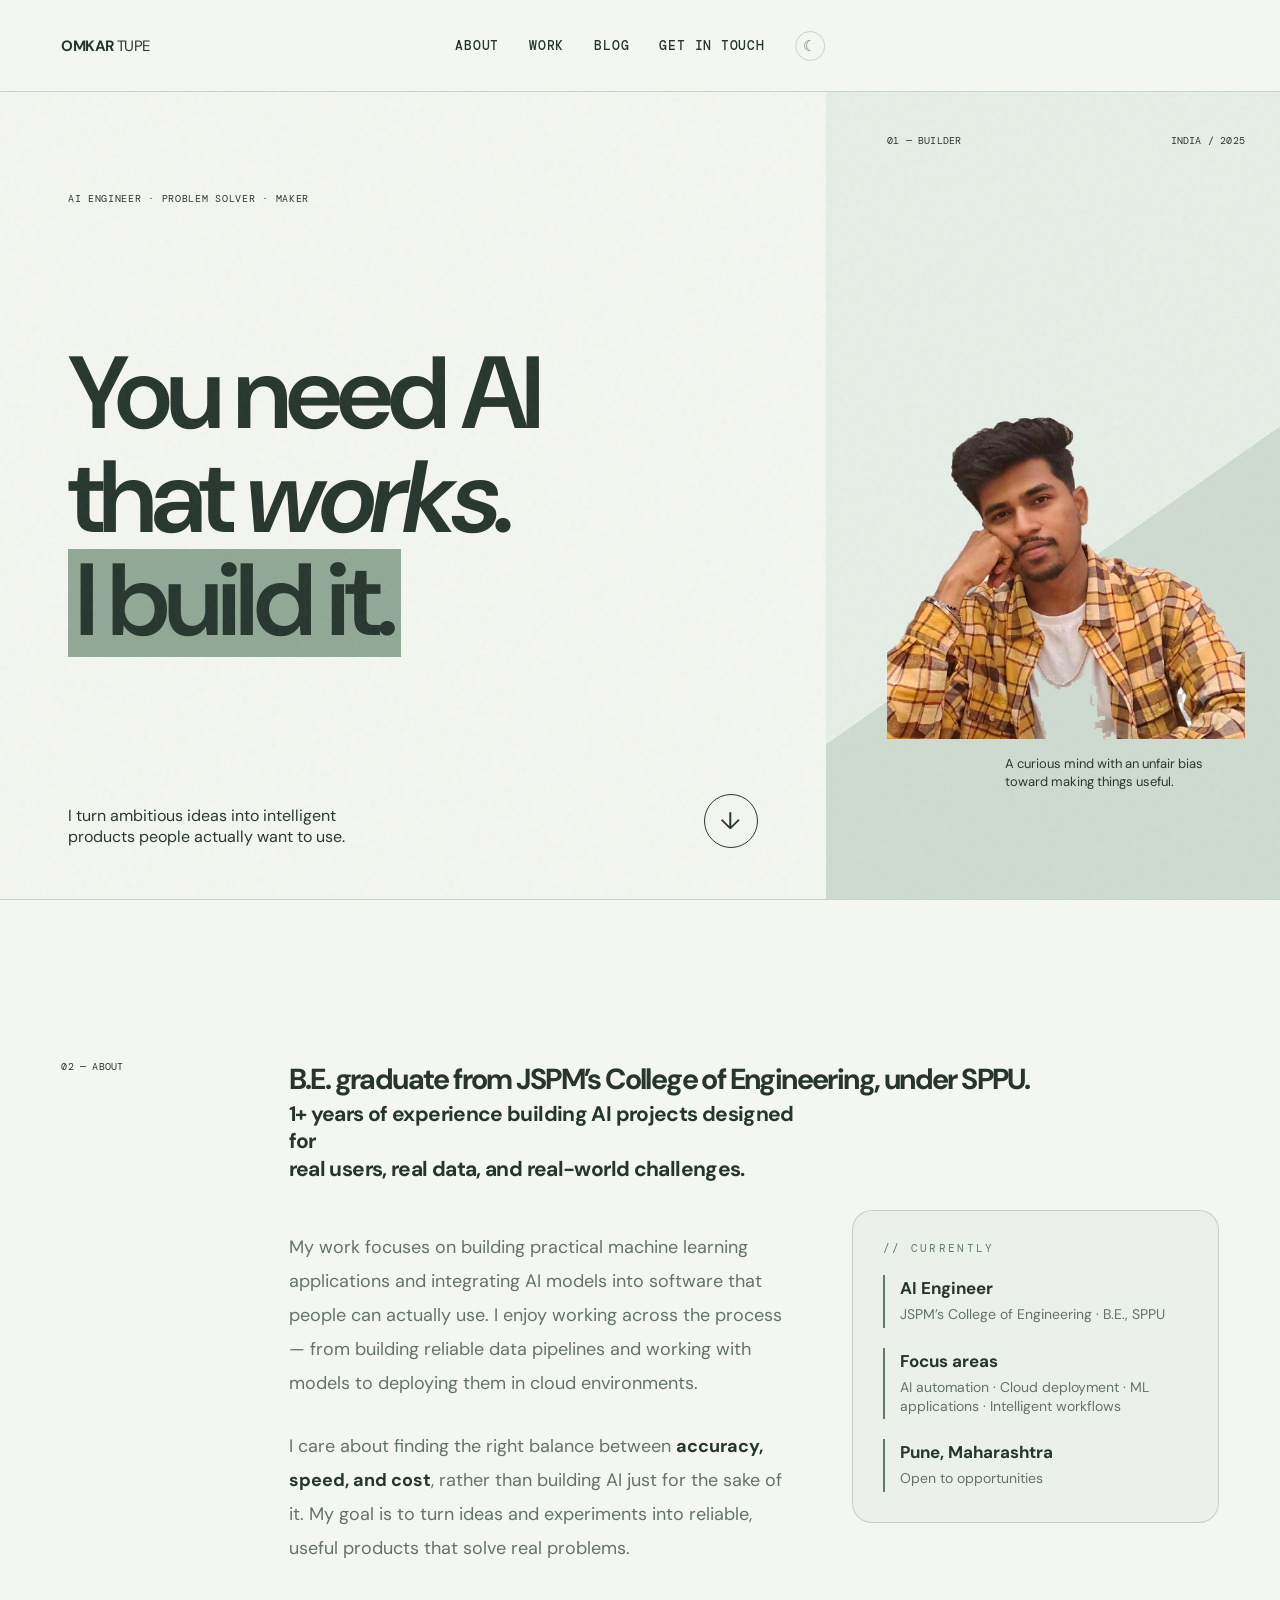
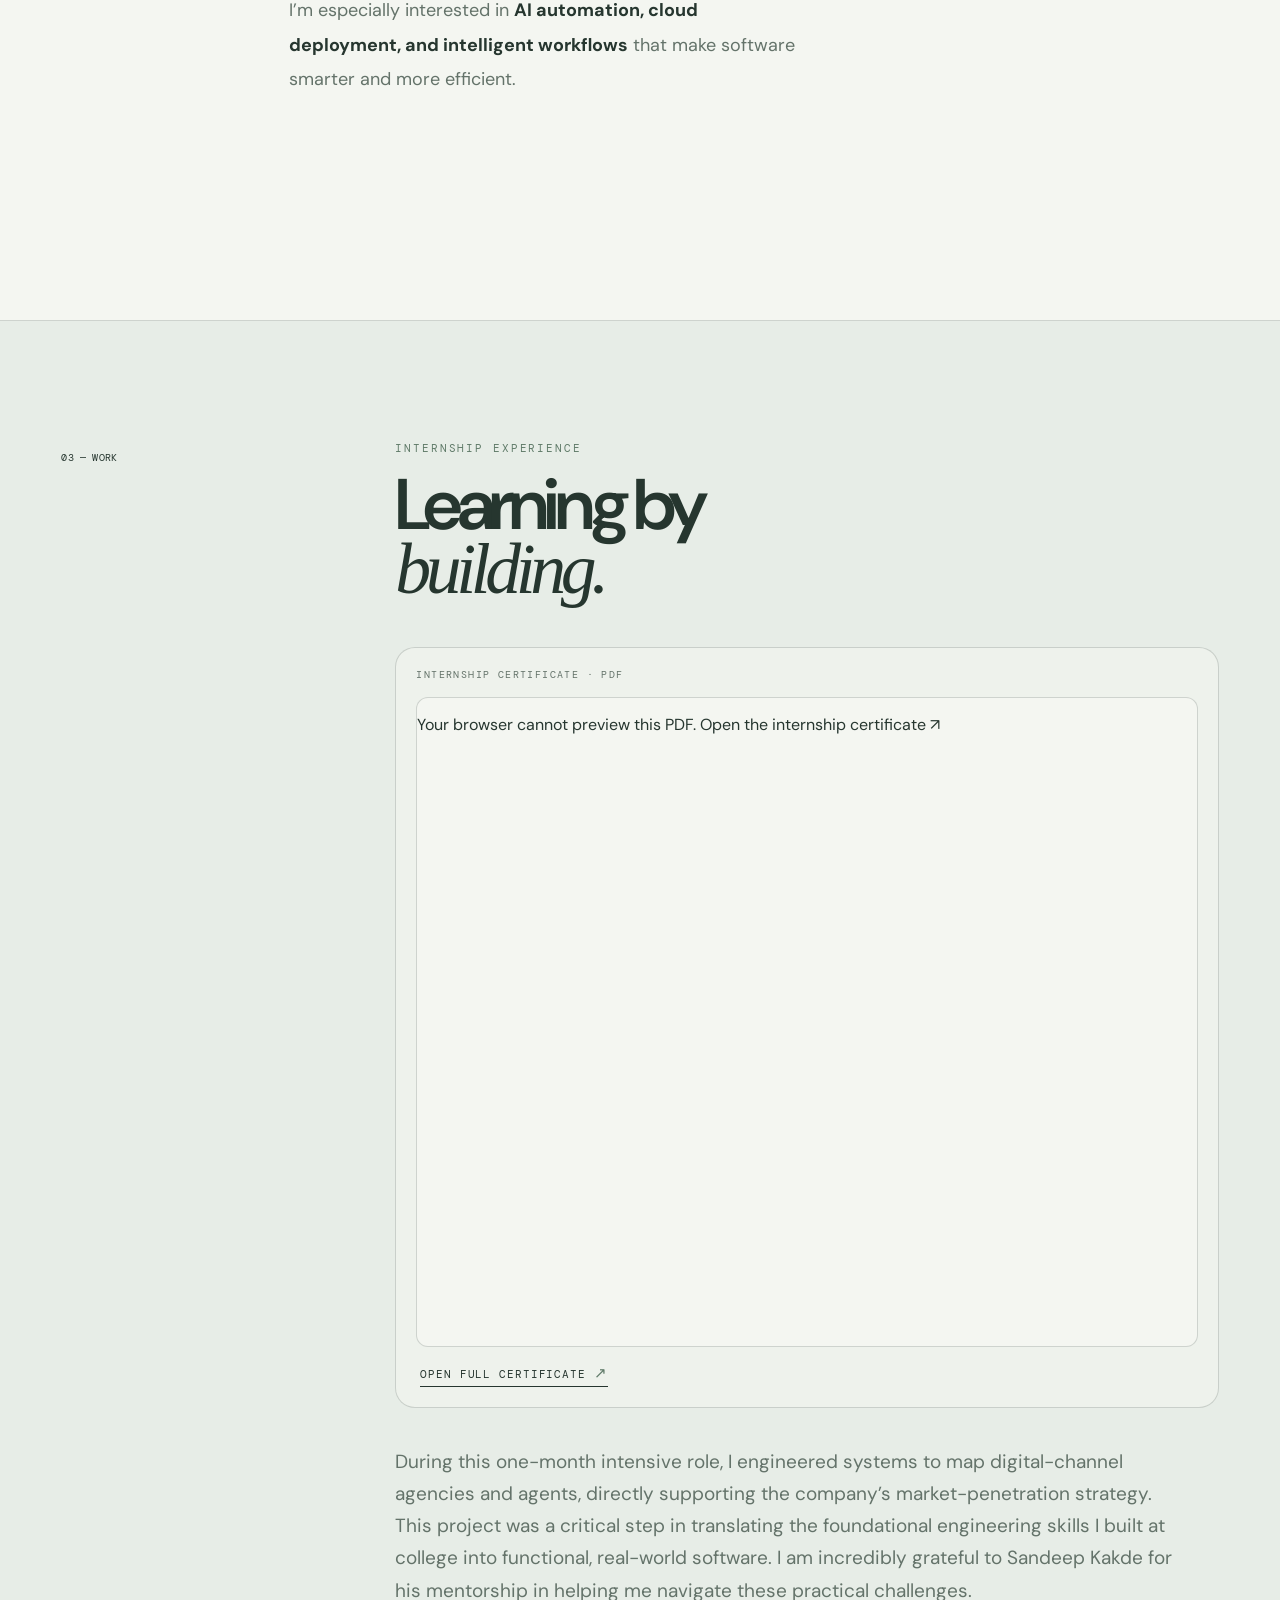
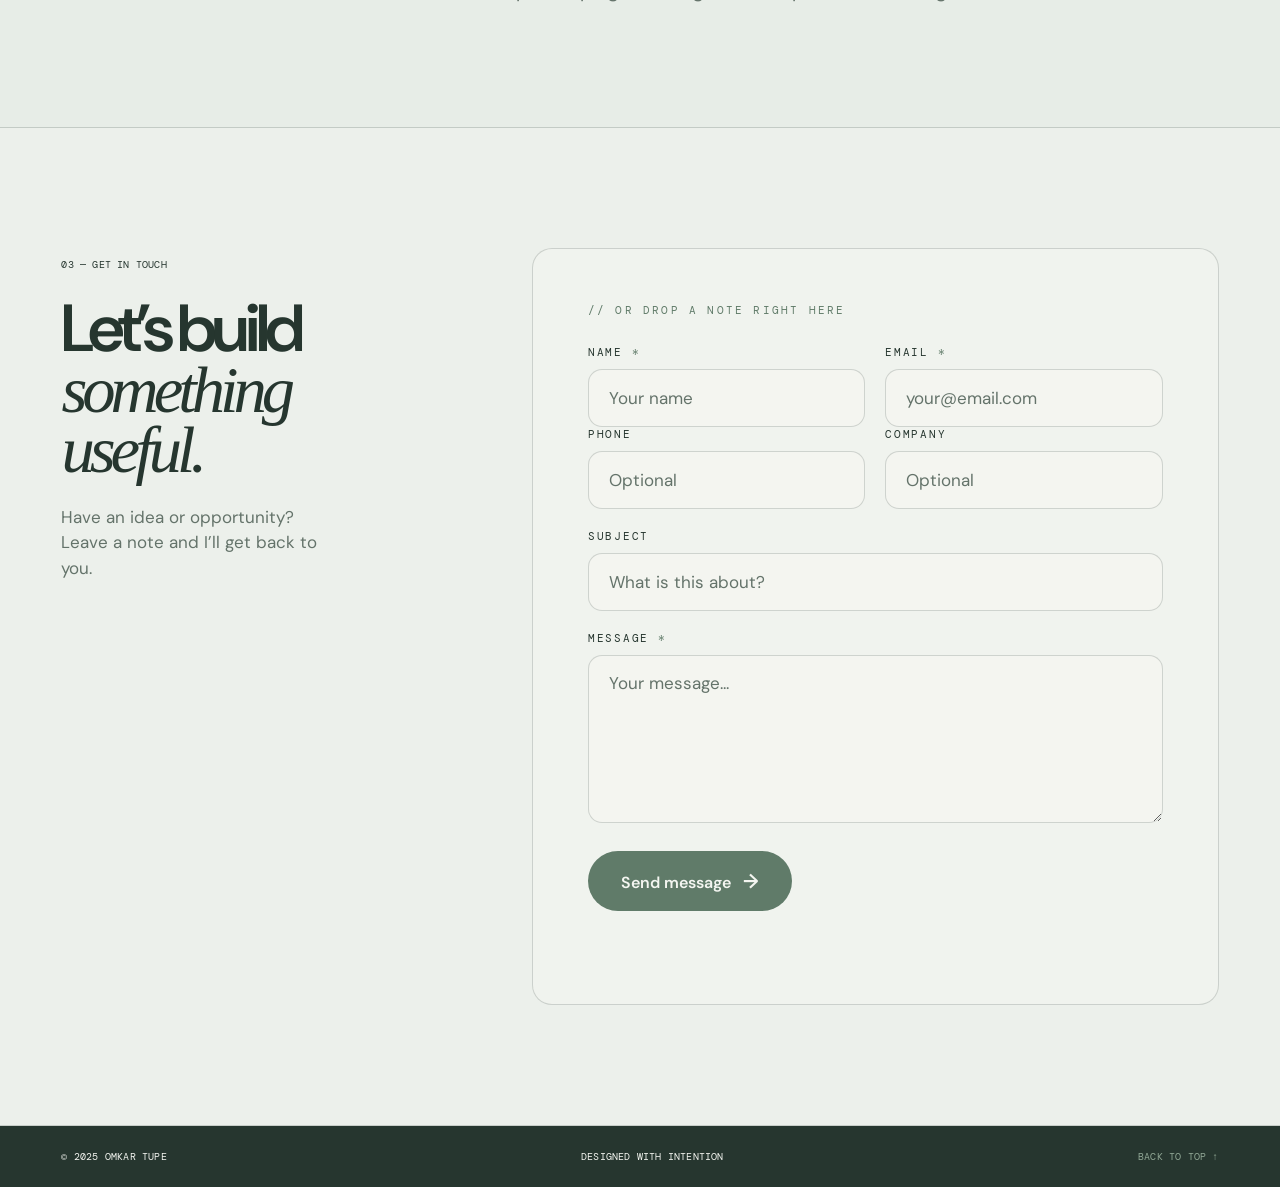
==== commit 99b25525: "blog seperation" ====
--- a/index.html
+++ b/index.html
@@ -18,8 +18,9 @@
         <div class="nav-links">
           <a href="#about">About</a>
           <a href="#work">Work</a>
-          <a href="https://medium.com/@omkartupe36">Blog <span>↗</span></a>
+          <a href="blog.html">Blog</a>
           <a href="#contact">Get in touch</a>
+          <button class="theme-toggle" type="button" aria-label="Switch to dark theme" title="Switch to dark theme"><span aria-hidden="true">☾</span></button>
         </div>
         <div class="scroll-progress" aria-hidden="true"><span></span></div>
       </nav>
@@ -112,6 +113,21 @@
       window.addEventListener('resize', updateScrollProgress);
       updateScrollProgress();
 
+      const themeToggle = document.querySelector('.theme-toggle');
+      const themeIcon = themeToggle.querySelector('span');
+      const setTheme = (theme) => {
+        const isDark = theme === 'dark';
+        document.body.classList.toggle('dark-theme', isDark);
+        themeIcon.textContent = isDark ? '☀' : '☾';
+        themeToggle.setAttribute('aria-label', isDark ? 'Switch to light theme' : 'Switch to dark theme');
+        themeToggle.title = themeToggle.getAttribute('aria-label');
+        try { localStorage.setItem('portfolio-theme', theme); } catch (_) {}
+      };
+      let preferredTheme = 'light';
+      try { preferredTheme = localStorage.getItem('portfolio-theme') || preferredTheme; } catch (_) {}
+      setTheme(preferredTheme);
+      themeToggle.addEventListener('click', () => setTheme(document.body.classList.contains('dark-theme') ? 'light' : 'dark'));
+
       const contactForm = document.querySelector('.contact-form');
       const formStatus = contactForm.querySelector('.form-status');
       const submitButton = contactForm.querySelector('button[type="submit"]');
--- a/styles.css
+++ b/styles.css
@@ -1,28 +1,41 @@
-:root { --ink:#141414; --paper:#f3f1eb; --acid:#d9ff47; --line:rgba(20,20,20,.22); }
+:root { --ink:#26362f; --paper:#f4f6f1; --accent:#91a896; --accent-strong:#607b69; --acid:var(--accent); --surface:#e7ede7; --muted:#64736a; --line:rgba(38,54,47,.18); --portrait-light:#e6eee7; --portrait-shade:#cedbd0; }
 * { box-sizing:border-box; }
 html { scroll-behavior:smooth; }
-body { margin:0; background:var(--paper); color:var(--ink); font-family:"DM Sans",Arial,sans-serif; }
+body { margin:0; background:var(--paper); color:var(--ink); font-family:"DM Sans",Arial,sans-serif; transition:background-color .25s ease, color .25s ease; }
+body.dark-theme { --ink:#ecf3ed; --paper:#17221c; --accent:#a8c0ae; --accent-strong:#789680; --acid:var(--accent); --surface:#223129; --muted:#b2c2b6; --line:rgba(236,243,237,.18); --portrait-light:#26382e; --portrait-shade:#1d2a22; color-scheme:dark; }
 .grain { position:fixed; inset:0; opacity:.17; pointer-events:none; z-index:5; background-image:url("data:image/svg+xml,%3Csvg viewBox='0 0 180 180' xmlns='http://www.w3.org/2000/svg'%3E%3Cfilter id='n'%3E%3CfeTurbulence type='fractalNoise' baseFrequency='.9' numOctaves='4' stitchTiles='stitch'/%3E%3C/filter%3E%3Crect width='100%25' height='100%25' filter='url(%23n)' opacity='.28'/%3E%3C/svg%3E"); }
 main { max-width:1600px; margin:auto; }
-nav { position:sticky; top:0; z-index:20; height:92px; padding:0 4.8vw; display:flex; align-items:center; border-bottom:1px solid var(--line); background:rgba(243,241,235,.92); backdrop-filter:blur(12px); }
+nav { position:sticky; top:0; z-index:20; height:92px; padding:0 4.8vw; display:flex; align-items:center; border-bottom:1px solid var(--line); background:color-mix(in srgb, var(--paper) 92%, transparent); backdrop-filter:blur(12px); }
 .scroll-progress { position:absolute; right:0; bottom:-1px; left:0; height:3px; pointer-events:none; }
-.scroll-progress span { display:block; width:0; height:100%; background:#d34a33; transition:width 150ms linear; }
+.scroll-progress span { display:block; width:0; height:100%; background:var(--accent-strong); transition:width 150ms linear; }
 a { color:inherit; text-decoration:none; } .brand { font-size:15px; letter-spacing:-.6px; font-weight:700; } .brand span { font-weight:400; }
-.nav-links { position:absolute; left:50%; display:flex; align-items:center; gap:36px; transform:translateX(-50%); font:500 13px "DM Mono",monospace; letter-spacing:.06em; text-transform:uppercase; white-space:nowrap; } .nav-links a { transition:color .2s ease; } .nav-links a:hover { color:#d34a33; } .nav-links span { color:#d34a33; font-size:15px; }
+.nav-links { position:absolute; left:50%; display:flex; align-items:center; gap:30px; transform:translateX(-50%); font:500 13px "DM Mono",monospace; letter-spacing:.06em; text-transform:uppercase; white-space:nowrap; } .nav-links a { transition:color .2s ease; } .nav-links a:hover, .nav-links a[aria-current="page"] { color:var(--accent-strong); } .nav-links span { color:var(--accent-strong); font-size:15px; }.theme-toggle { display:grid; width:30px; height:30px; place-items:center; border:1px solid var(--line); border-radius:50%; background:transparent; color:var(--ink); cursor:pointer; font-size:17px; line-height:1; transition:background .2s, color .2s, transform .2s; }.theme-toggle:hover { background:var(--accent); color:#17221c; transform:rotate(18deg); }
 .hero { min-height:calc(100vh - 92px); display:grid; grid-template-columns:1fr 35.5%; border-bottom:1px solid var(--line); }
-.portrait-wrap { position:relative; grid-column:2; grid-row:1; min-height:630px; padding:42px 35px 30px 4.8vw; background:linear-gradient(145deg, #d8ff47 0%, #d8ff47 47%, #d1cec6 47%, #d1cec6 100%); display:flex; flex-direction:column; }
+.portrait-wrap { position:relative; grid-column:2; grid-row:1; min-height:630px; padding:42px 35px 30px 4.8vw; background:linear-gradient(145deg, var(--portrait-light) 0%, var(--portrait-light) 58%, var(--portrait-shade) 58%, var(--portrait-shade) 100%); display:flex; flex-direction:column; }
 .portrait-meta, .section-label, .project-type, footer { font:10px "DM Mono",monospace; letter-spacing:.02em; }
 .portrait-meta { display:flex; justify-content:space-between; margin-bottom:16px; }
 .portrait { width:100%; height:min(64vh,580px); object-fit:contain; object-position:center bottom; filter:saturate(1.12) contrast(1.03); }
 .portrait-caption { max-width:240px; margin:16px 0 0 auto; font-size:13px; line-height:1.35; }
 .hero-copy { grid-column:1; grid-row:1; padding:7.8vw 5.3vw 4vw; display:flex; flex-direction:column; justify-content:space-between; min-height:630px; }
 .eyebrow { margin:0; font:10px "DM Mono",monospace; letter-spacing:.07em; }
-h1 { margin:28px 0; font-size:clamp(56px,8vw,135px); line-height:1.01; letter-spacing:-.048em; font-weight:600; } h1 em { font-family:inherit; font-weight:600; } h2 em { font-family:Georgia,serif; font-weight:400; } h1 strong { display:inline-block; background:var(--acid); font-weight:600; padding:0 .08em .04em; }
+h1 { margin:28px 0; font-size:clamp(56px,8vw,135px); line-height:1.01; letter-spacing:-.048em; font-weight:600; } h1 em { font-family:inherit; font-weight:600; } h2 em { font-family:Georgia,serif; font-weight:400; } h1 strong { display:inline-block; background:var(--accent); font-weight:600; padding:0 .08em .04em; }
 .hero-bottom { display:flex; justify-content:space-between; align-items:end; gap:24px; } .hero-bottom p { max-width:320px; margin:0; font-size:16px; line-height:1.3; }
-.round-link { width:54px; height:54px; display:grid; place-items:center; border:1px solid var(--ink); border-radius:50%; font-size:24px; transition:.25s; } .round-link:hover { background:var(--ink); color:var(--acid); transform:rotate(-45deg); }
+.round-link { width:54px; height:54px; display:grid; place-items:center; border:1px solid var(--ink); border-radius:50%; font-size:24px; transition:.25s; } .round-link:hover { background:var(--accent-strong); color:var(--paper); transform:rotate(-45deg); }
 .statement { padding:150px 4.8vw; display:grid; grid-template-columns:35.5% 1fr; gap:5vw; border-bottom:1px solid var(--line); }.about-rail { min-height:100%; }.rail-stats { margin-top:115px; }.rail-stats div { display:grid; grid-template-columns:86px 1fr; align-items:center; padding:17px 0; border-top:1px solid var(--line); }.rail-stats div:last-child { border-bottom:1px solid var(--line); }.rail-stats strong { font-size:28px; letter-spacing:-.08em; }.rail-stats span { font-size:13px; line-height:1.22; }.rail-note { max-width:255px; margin:32px 0 0; font-size:15px; line-height:1.46; }.about-title { max-width:850px; margin:0; font-size:clamp(47px,5.9vw,94px); letter-spacing:-.065em; line-height:.92; font-weight:600; }.about-content { margin-top:66px; display:grid; grid-template-columns:minmax(260px,.9fr) minmax(300px,1.1fr); gap:55px; }.about-lead { margin:0 0 26px; font-size:20px; line-height:1.42; }.about-intro > p:last-child { margin:0; font-size:18px; line-height:1.5; }.about-copy { font-size:18px; line-height:1.52; }.about-copy p { margin:0 0 27px; }.currently { margin-top:48px; padding:26px 24px 27px; border:1px solid var(--line); border-radius:20px; background:rgba(255,255,255,.25); }.currently-label { margin:0 0 19px; color:#d34a33; font:11px "DM Mono",monospace; letter-spacing:.21em; }.current-item { border-left:2px solid #d34a33; padding:4px 0 4px 15px; min-height:50px; margin-top:20px; }.current-item strong { display:block; margin-bottom:7px; font-size:17px; line-height:1.12; }.current-item span { color:#68645d; display:block; font-size:14px; line-height:1.34; white-space:nowrap; }.current-focus span { white-space:normal; }
 .work { padding:120px 4.8vw; display:grid; grid-template-columns:minmax(130px,.34fr) minmax(520px,1fr); gap:54px; border-bottom:1px solid var(--line); background:#e6e3da; scroll-margin-top:92px; }.work-rail { min-height:100%; }.work-main { max-width:900px; }.work-kicker { margin:0; color:#d34a33; font:11px "DM Mono",monospace; letter-spacing:.17em; }.work-main h2 { margin:18px 0 45px; font-size:clamp(50px,5.6vw,88px); letter-spacing:-.075em; line-height:.89; font-weight:600; }.work-main h2 em { font-family:Georgia,serif; font-weight:400; }.certificate-viewer { padding:20px; border:1px solid var(--line); border-radius:20px; background:rgba(255,255,255,.38); }.certificate-label { margin:0 0 16px; color:#625f58; font:10px "DM Mono",monospace; letter-spacing:.14em; }.certificate-document { display:block; width:100%; height:650px; border:1px solid rgba(20,20,20,.16); border-radius:12px; background:#f7f5f0; }.certificate-document + .certificate-link { display:inline-block; margin:16px 4px 0; border-bottom:1px solid currentColor; padding-bottom:3px; font:11px "DM Mono",monospace; letter-spacing:.08em; text-transform:uppercase; }.certificate-link span { color:#d34a33; font-size:15px; }.work-copy { max-width:780px; margin:38px 0 0; font-size:19px; line-height:1.7; color:#625f58; }.contact { padding:120px 4.8vw; display:grid; grid-template-columns:minmax(260px,.75fr) minmax(520px,1.4fr); gap:8vw; border-bottom:1px solid var(--line); background:#eeece5; scroll-margin-top:92px; }.contact-heading h2 { margin:28px 0 24px; font-size:clamp(48px,5.2vw,82px); letter-spacing:-.075em; line-height:.91; font-weight:600; }.contact-heading h2 em { font-family:Georgia,serif; font-weight:400; }.contact-heading > p:last-child { max-width:280px; margin:0; font-size:17px; line-height:1.5; color:#625f58; }.contact-form { padding:54px 55px 56px; border:1px solid var(--line); border-radius:20px; background:rgba(255,255,255,.45); }.form-kicker { margin:0 0 28px; color:#d34a33; font:11px "DM Mono",monospace; letter-spacing:.2em; }.contact-form label { display:block; margin-top:20px; font:11px "DM Mono",monospace; letter-spacing:.16em; text-transform:uppercase; }.contact-form label span { color:#d34a33; }.form-grid { display:grid; grid-template-columns:1fr 1fr; gap:0 20px; }.contact-form .form-grid label { margin-top:0; }.contact-form input, .contact-form textarea { display:block; width:100%; margin-top:10px; padding:16px 20px; border:1px solid rgba(20,20,20,.14); border-radius:14px; outline:none; background:rgba(255,255,255,.58); color:var(--ink); font:17px "DM Sans",sans-serif; letter-spacing:0; text-transform:none; transition:border-color .2s, box-shadow .2s; }.contact-form input { height:58px; }.contact-form textarea { min-height:168px; resize:vertical; }.contact-form input::placeholder, .contact-form textarea::placeholder { color:#98938b; }.contact-form input:focus, .contact-form textarea:focus { border-color:#d34a33; box-shadow:0 0 0 3px rgba(211,74,51,.12); }.contact-form button { margin-top:28px; padding:17px 33px; border:0; border-radius:999px; background:#d34a33; color:white; cursor:pointer; font:600 16px "DM Sans",sans-serif; transition:transform .2s, background .2s; }.contact-form button:hover { background:#ba3e2b; transform:translateY(-2px); }.contact-form button:disabled { cursor:wait; opacity:.7; transform:none; }.contact-form button span { margin-left:8px; font-size:20px; }.form-status { min-height:22px; margin:15px 0 0; color:#a63b2a; font-size:14px; }.form-status.is-success { color:#3d6c26; } footer { padding:24px 4.8vw; display:flex; justify-content:space-between; background:var(--ink); color:var(--paper); } footer a { color:var(--acid); }
 .statement { grid-template-columns:minmax(130px,.34fr) minmax(380px,1fr) minmax(300px,.72fr); gap:54px; align-items:start; }.about-rail { min-height:720px; }.about-main { padding-top:8px; }.about-main .about-lead { font-size:28px; line-height:1.45; letter-spacing:-.025em; }.about-main .degree-line { display:inline-block; white-space:nowrap; font-size:clamp(29px,2vw,34px); letter-spacing:-.055em; }.about-main .about-copy { max-width:670px; margin-top:42px; font-size:18px; line-height:1.9; color:#625f58; }.about-main .about-copy p { margin-bottom:28px; }.about-main .about-copy strong { color:var(--ink); }.statement > .currently { width:100%; max-width:none; margin:160px 0 0; padding:30px; align-self:start; }.statement > .currently .current-item span { white-space:normal; }
 .about-main .experience-line { display:inline-block; font-size:clamp(21px,1.55vw,26px); line-height:1.32; letter-spacing:-.03em; }
 @media (max-width:760px) { nav { height:70px; padding:0 20px; }.brand { font-size:13px; }.nav-links { left:auto; right:20px; gap:10px; transform:none; font-size:9px; letter-spacing:.015em; }.hero { grid-template-columns:1fr; }.portrait-wrap { grid-column:1; grid-row:1; min-height:unset; padding:25px 20px 20px; }.portrait { height:72vw; }.hero-copy { grid-column:1; grid-row:2; min-height:540px; padding:54px 20px 32px; }.statement { display:block; padding:80px 20px; }.about-rail { margin-bottom:48px; }.rail-stats { margin-top:28px; }.rail-note { display:none; }.about-content { display:block; margin-top:40px; }.about-lead { margin-bottom:24px; font-size:18px; }.about-intro > p:last-child, .about-copy { font-size:17px; }.about-copy { margin-top:32px; }.currently { display:block; margin-top:48px; padding:26px 24px; }.current-item { margin-top:23px; min-height:0; }.work { display:block; padding:84px 20px; scroll-margin-top:70px; }.work-rail { min-height:0; margin-bottom:30px; }.work-main h2 { margin-bottom:32px; }.certificate-document { height:460px; }.work-copy { margin-top:28px; font-size:17px; line-height:1.65; }.contact { display:block; padding:84px 20px; scroll-margin-top:70px; }.contact-form { margin-top:46px; padding:30px 22px; }.form-grid { grid-template-columns:1fr; gap:20px; }.contact-form .form-grid label { margin-top:0; } footer { padding:20px; gap:15px; font-size:8px; } }
 @media (max-width:760px) { .about-rail { min-height:90px; margin-bottom:36px; }.about-timeline { display:none; }.about-main .about-lead { font-size:21px; }.about-main .experience-line { font-size:21px; }.about-main .about-copy { margin-top:28px; font-size:17px; line-height:1.7; }.statement > .currently { margin-top:42px; } }
+
+/* Quiet two-colour palette overrides */
+.currently { background:color-mix(in srgb, var(--surface) 58%, transparent); }
+.currently-label, .work-kicker, .form-kicker, .contact-form label span, .certificate-link span { color:var(--accent-strong); }
+.current-item { border-left-color:var(--accent-strong); }.current-item span, .about-main .about-copy, .certificate-label, .work-copy, .contact-heading > p:last-child { color:var(--muted); }
+.work { background:var(--surface); }.contact { background:color-mix(in srgb, var(--surface) 64%, var(--paper)); }
+.certificate-viewer, .contact-form { background:color-mix(in srgb, var(--paper) 54%, transparent); }.certificate-document { border-color:var(--line); background:var(--paper); }
+.contact-form input, .contact-form textarea { border-color:var(--line); background:color-mix(in srgb, var(--paper) 82%, transparent); color:var(--ink); }.contact-form input::placeholder, .contact-form textarea::placeholder { color:var(--muted); }.contact-form input:focus, .contact-form textarea:focus { border-color:var(--accent-strong); box-shadow:0 0 0 3px color-mix(in srgb, var(--accent) 32%, transparent); }
+.contact-form button { background:var(--accent-strong); color:var(--paper); }.contact-form button:hover { background:var(--ink); }.form-status { color:var(--accent-strong); }.form-status.is-success { color:var(--accent-strong); }
+.blog-hero { min-height:calc(100vh - 92px); padding:clamp(100px,14vw,190px) 4.8vw; background:linear-gradient(135deg, var(--surface), var(--paper)); }.blog-hero h1 { max-width:950px; margin:28px 0; font-size:clamp(58px,8vw,128px); }.blog-hero h1 em { font-family:Georgia,serif; font-weight:400; }.blog-hero > p { max-width:500px; margin:0 0 36px; color:var(--muted); font-size:19px; line-height:1.55; }.blog-medium-link { display:inline-block; padding:15px 21px; border:1px solid var(--ink); border-radius:999px; font:500 13px "DM Mono",monospace; letter-spacing:.06em; text-transform:uppercase; transition:background .2s, color .2s; }.blog-medium-link:hover { background:var(--accent-strong); border-color:var(--accent-strong); color:var(--paper); }.blog-medium-link span { color:var(--accent-strong); font-size:16px; }.blog-medium-link:hover span { color:inherit; }
+body.dark-theme .portrait { filter:saturate(.85) contrast(1.04) brightness(.88); } body.dark-theme .certificate-document { background:#fff; } body.dark-theme footer { background:#101712; }
+@media (max-width:760px) { .nav-links { gap:8px; }.theme-toggle { width:25px; height:25px; font-size:14px; }.blog-hero { min-height:calc(100vh - 70px); padding:100px 20px; } }
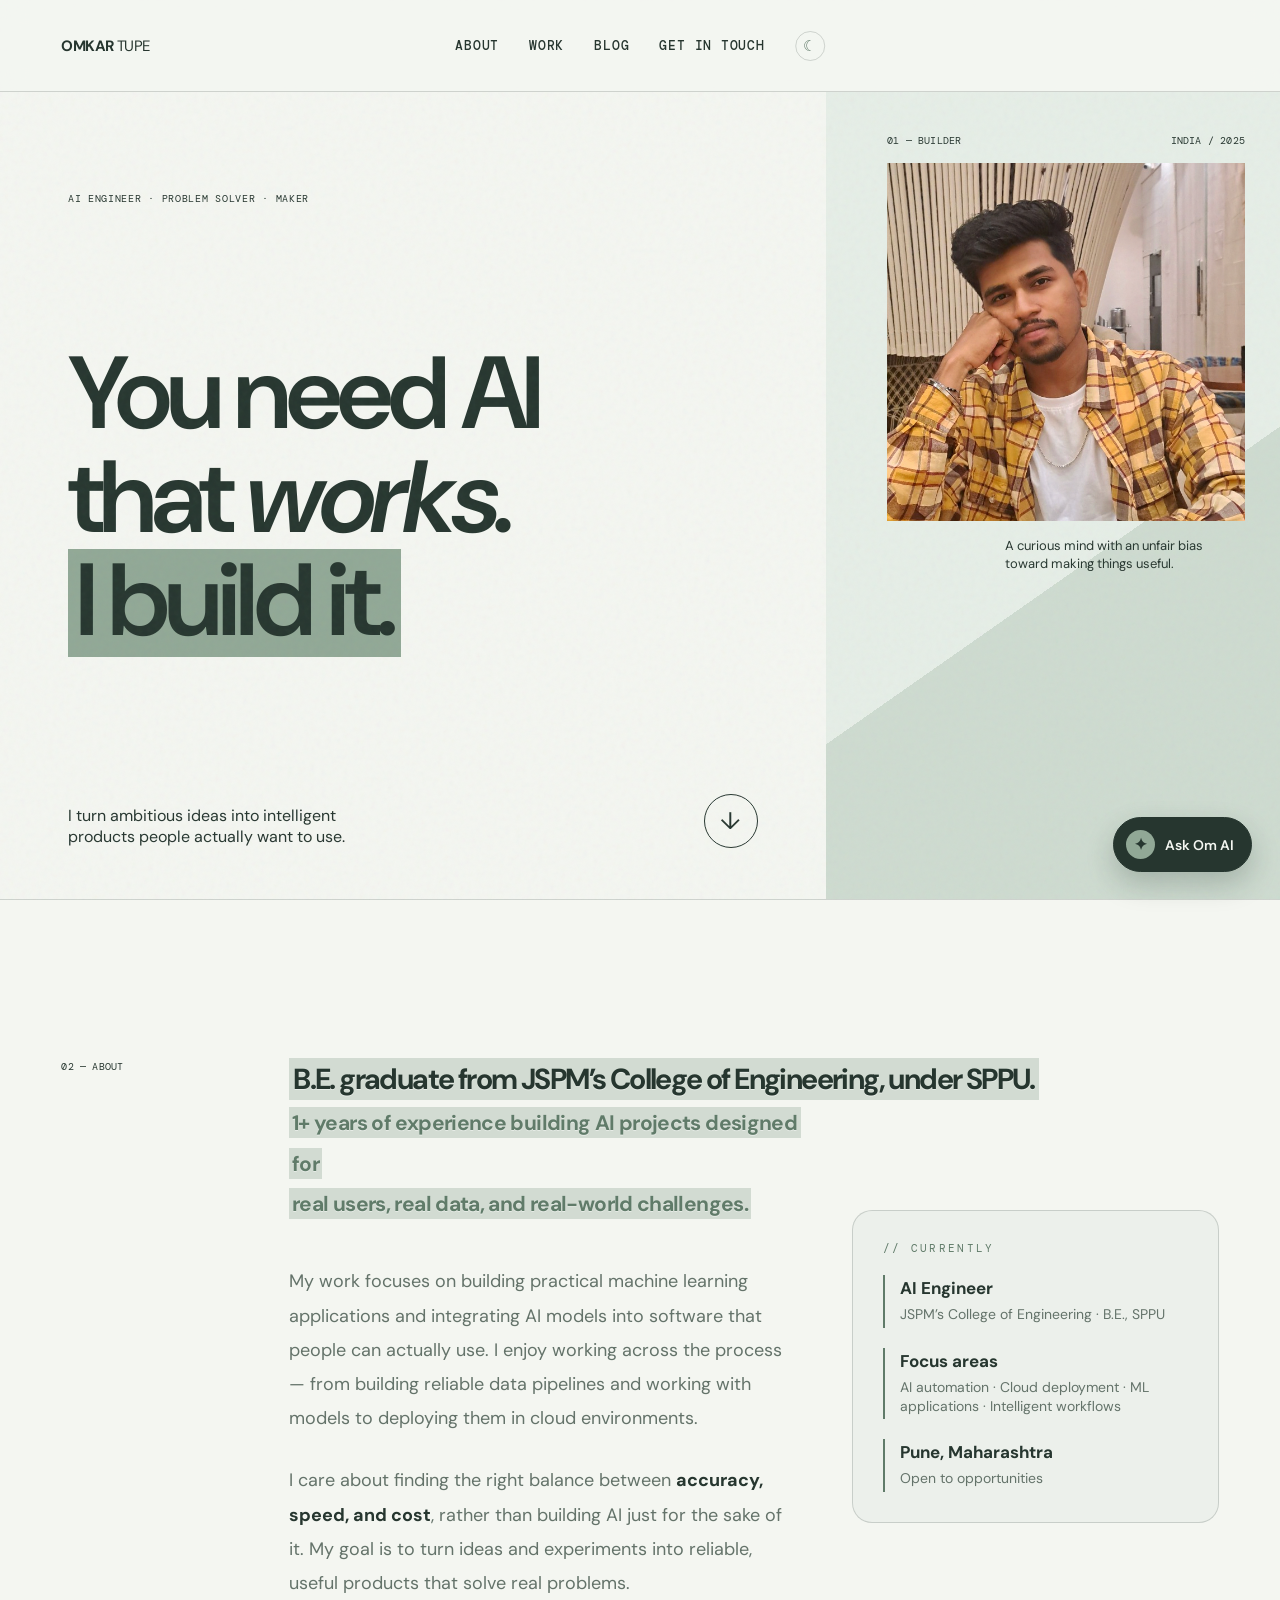
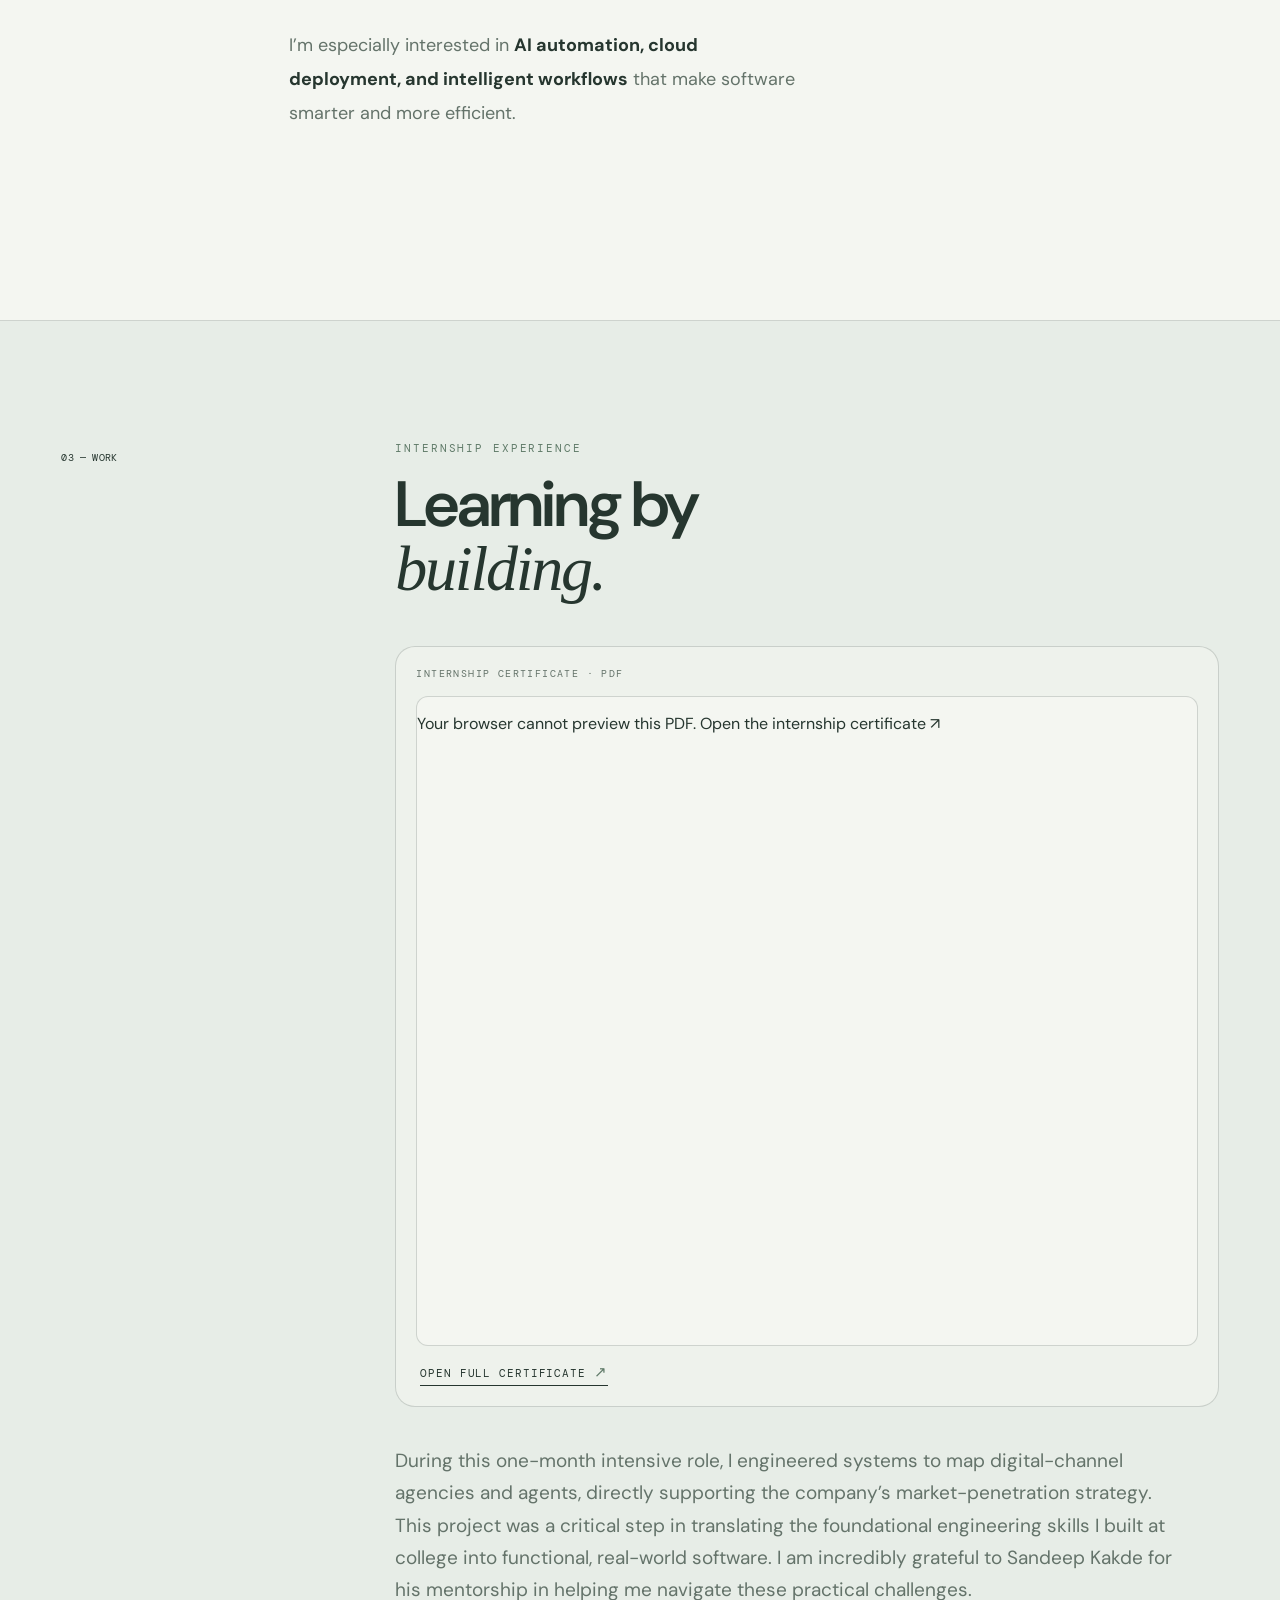
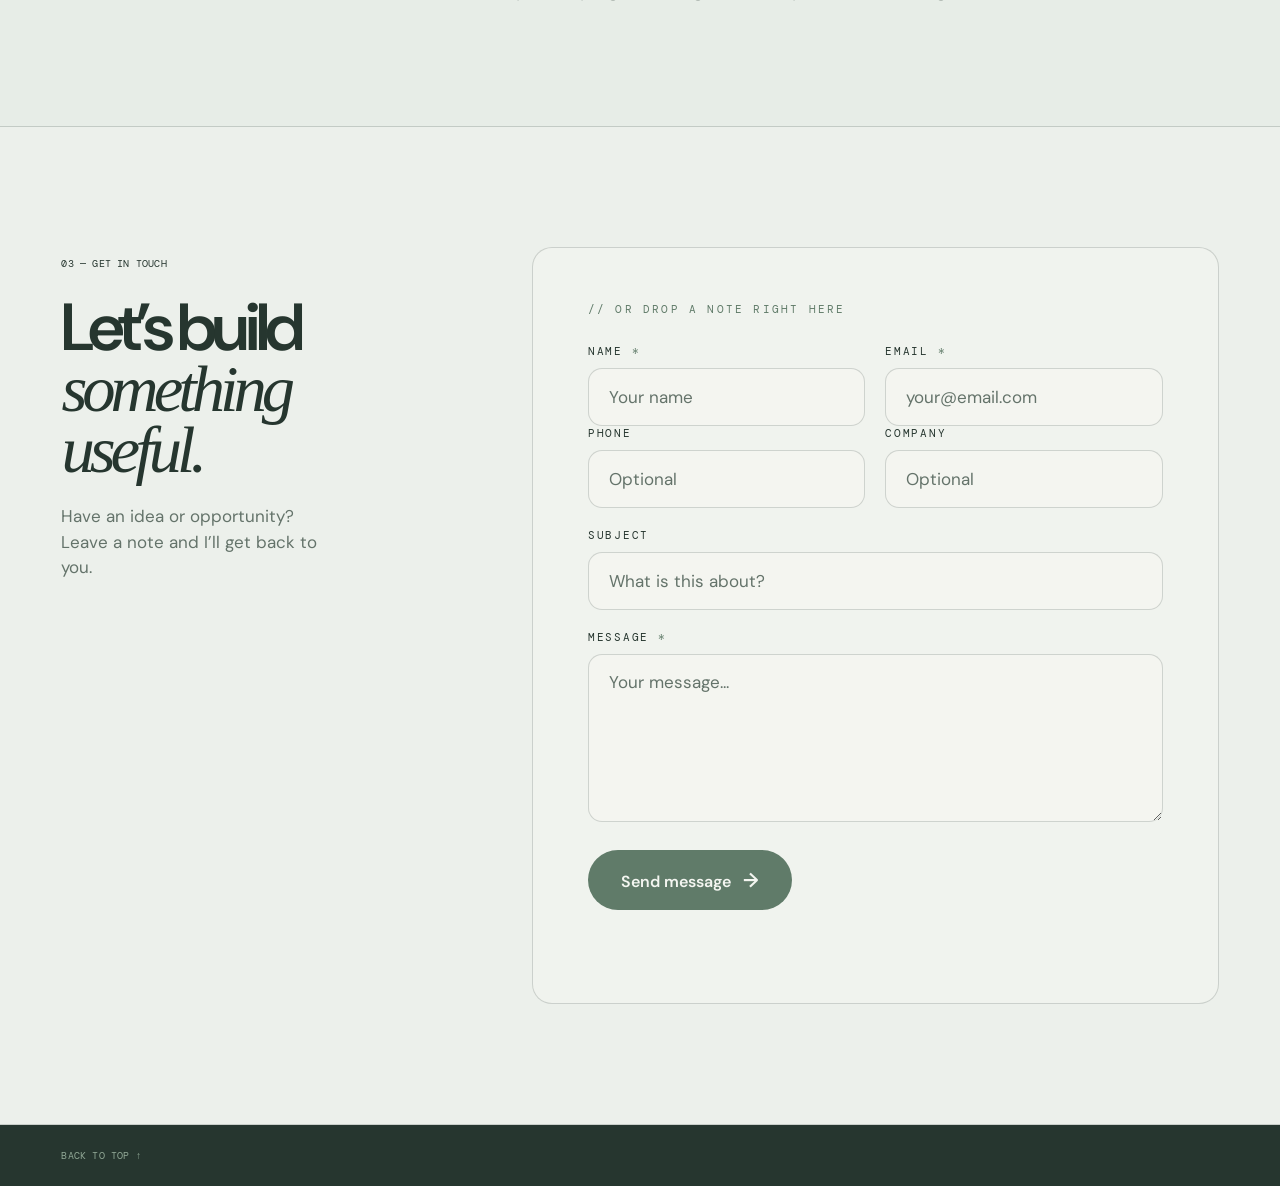
==== commit 308f7515: "added ai bot and work" ====
--- a/index.html
+++ b/index.html
@@ -28,7 +28,7 @@
       <section class="hero" id="top">
         <div class="portrait-wrap">
           <div class="portrait-meta"><span>01 — BUILDER</span><span>INDIA / 2025</span></div>
-          <img src="omkar-tupe-cutout.png" alt="Portrait of Omkar Tupe" class="portrait" />
+          <img src="omkar-tupe.png" alt="Portrait of Omkar Tupe" class="portrait" />
           <p class="portrait-caption">A curious mind with an unfair bias toward making things useful.</p>
         </div>
         <div class="hero-copy">
@@ -85,22 +85,51 @@
           <h2>Let’s build<br /><em>something useful.</em></h2>
           <p>Have an idea or opportunity? Leave a note and I’ll get back to you.</p>
         </div>
-        <form class="contact-form">
+        <form class="contact-form" action="https://formsubmit.co/omkartupe36@gmail.com" method="POST">
           <p class="form-kicker">// OR DROP A NOTE RIGHT HERE</p>
           <div class="form-grid">
             <label>Name <span>*</span><input type="text" name="name" placeholder="Your name" required /></label>
             <label>Email <span>*</span><input type="email" name="email" placeholder="your@email.com" required /></label>
-            <label>Phone <input type="number" name="phone" placeholder="Optional" inputmode="numeric" min="0" step="1" /></label>
+            <label>Phone <input type="tel" name="phone" placeholder="Optional" inputmode="tel" autocomplete="tel" /></label>
             <label>Company <input type="text" name="company" placeholder="Optional" /></label>
           </div>
           <label>Subject <input type="text" name="subject" placeholder="What is this about?" /></label>
           <label>Message <span>*</span><textarea name="message" placeholder="Your message..." required></textarea></label>
+          <input class="form-honeypot" type="text" name="_honey" tabindex="-1" autocomplete="off" aria-hidden="true" />
           <button type="submit">Send message <span>→</span></button>
           <p class="form-status" role="status" aria-live="polite"></p>
         </form>
       </section>
-      <footer><span>© 2025 OMKAR TUPE</span><span>DESIGNED WITH INTENTION</span><a href="#top">BACK TO TOP ↑</a></footer>
+      <footer><a href="#top">BACK TO TOP ↑</a></footer>
     </main>
+
+    <div class="om-ai" data-open="false">
+      <button class="om-ai-toggle" type="button" aria-expanded="false" aria-controls="om-ai-panel">
+        <span class="om-ai-toggle-icon" aria-hidden="true">✦</span>
+        <span>Ask Om AI</span>
+      </button>
+      <section class="om-ai-panel" id="om-ai-panel" aria-label="Om AI assistant" aria-hidden="true">
+        <header class="om-ai-header">
+          <div>
+            <p>OM AI <span>● ONLINE</span></p>
+            <h2>Ask about Omkar</h2>
+          </div>
+          <button class="om-ai-close" type="button" aria-label="Close Om AI">×</button>
+        </header>
+        <div class="om-ai-messages" aria-live="polite" aria-relevant="additions"></div>
+        <div class="om-ai-suggestions" aria-label="Suggested questions">
+          <button type="button">Who is Omkar?</button>
+          <button type="button">What is his view on AI?</button>
+          <button type="button">How can I contact him?</button>
+        </div>
+        <form class="om-ai-form">
+          <label class="sr-only" for="om-ai-input">Ask Om AI a question</label>
+          <input id="om-ai-input" type="text" placeholder="Ask Om AI..." autocomplete="off" required />
+          <button type="submit" aria-label="Send question">↑</button>
+        </form>
+      </section>
+    </div>
+
     <script>
       const scrollProgress = document.querySelector('.scroll-progress span');
       const updateScrollProgress = () => {
@@ -165,6 +194,71 @@
           submitButton.innerHTML = 'Send message <span>→</span>';
         }
       });
+
+      const omAi = document.querySelector('.om-ai');
+      const omAiToggle = document.querySelector('.om-ai-toggle');
+      const omAiPanel = document.querySelector('.om-ai-panel');
+      const omAiClose = document.querySelector('.om-ai-close');
+      const omAiMessages = document.querySelector('.om-ai-messages');
+      const omAiForm = document.querySelector('.om-ai-form');
+      const omAiInput = document.querySelector('#om-ai-input');
+
+      const addOmAiMessage = (text, sender) => {
+        const message = document.createElement('p');
+        message.className = `om-ai-message om-ai-message--${sender}`;
+        message.textContent = text;
+        omAiMessages.append(message);
+        omAiMessages.scrollTop = omAiMessages.scrollHeight;
+      };
+
+      const answerOmAiQuestion = (question) => {
+        const query = question.toLowerCase().replace(/[^a-z0-9 ]/g, ' ');
+        if (/\b(hi|hello|hey)\b/.test(query)) return 'Hi! I’m Om AI. I can tell you about Omkar’s background, work, skills, and how to get in touch.';
+        if (/\b(who|about|background|person)\b/.test(query)) return 'Omkar Tupe is an aspiring AI/ML engineer, an IT student, and a builder of side projects. He is especially interested in AI that adapts, learns, and becomes genuinely useful to people.';
+        if (/\b(school|schooling|podar|icse|tenth|10th|eleventh|11th|twelfth|12th|state board|maharashtra board)\b/.test(query)) return 'Omkar completed school through 10th standard at Podar International School (ICSE), then completed 11th and 12th through the Maharashtra State Board.';
+        if (/\b(study|college|education|degree|graduate|graduation|university|sppu|jspm|engineering|information technology|it |2027)\b/.test(query)) return 'Omkar is currently pursuing a Bachelor of Engineering in Information Technology at JSPM’s College of Engineering under SPPU. He expects to complete the degree in 2027.';
+        if (/\b(project|projects|side project|portfolio)\b/.test(query)) return 'Alongside his studies, Omkar builds side projects to put his AI/ML learning into practice and show what he can create.';
+        if (/\b(team|teamwork|leadership|leader|deadline|stress|collaborat|mistake)\b/.test(query)) return 'Omkar values teamwork and strong leadership. He aims to contribute as much as he can, work calmly under real deadlines, help teammates, learn from mistakes, and keep moving forward.';
+        if (/\b(llm|rag|agent|agents|learning now|currently learning)\b/.test(query)) return 'Omkar is currently learning about LLMs and RAG frameworks, and is building an AI agent to demonstrate his potential.';
+        if (/\b(skill|skills|technology|tech|tools|expertise|good at)\b/.test(query)) return 'Omkar is developing skills in AI/ML, LLMs, RAG frameworks, AI agents, data and model integration, cloud deployment, and intelligent workflows.';
+        if (/\b(work|does he do|focus|interested|service|services|build)\b/.test(query)) return 'Omkar focuses on practical AI/ML work. He is learning how to build AI agents and enjoys turning ideas into useful software, especially through automation, cloud deployment, and intelligent workflows.';
+        if (/\b(ai |artificial intelligence|what is ai|adapt|child brain|kids brain|machine learning|ml |algorithm|data|mistake|model)\b/.test(query)) return 'Omkar sees AI as a child’s brain: not fully developed, but able to learn through adaptation. In his view, structured and unstructured data help AI learn, while newer models tend to make fewer mistakes than earlier versions. He sees machine learning as repeated learning through algorithms.';
+        if (/\b(experience|internship|certificate|agikya|agency|agencies|sandeep|market)\b/.test(query)) return 'Omkar completed an internship at AGIKYA Technologies. During an intensive one-month role, he engineered systems to map digital-channel agencies and agents in support of a market-penetration strategy.';
+        if (/\b(location|live|based|pune|india|city)\b/.test(query)) return 'Omkar is based in Pune, Maharashtra, India, and is open to opportunities.';
+        if (/\b(research|history|invention|motivation|world|help|helping|value|values)\b/.test(query)) return 'Omkar enjoys learning beyond technology—about how the world works, inventions, history, and the people behind progress. He brings that research and motivation into his work, and believes helping others is fundamental in teams and everyday life.';
+        if (/\b(contact|email|reach|hire|opportunity|job|position|message|talk)\b/.test(query)) return 'Omkar is looking for opportunities after completing his degree in 2027. You can use the “Get in touch” form on this page to discuss a role, project, or collaboration.';
+        if (/\b(blog|article|write|writing)\b/.test(query)) return 'You can find Omkar’s writing through the Blog link in the navigation.';
+        return 'I only answer questions about Omkar and this website. Try asking about his background, skills, experience, location, or how to contact him.';
+      };
+
+      const setOmAiOpen = (open) => {
+        omAi.dataset.open = open;
+        omAiToggle.setAttribute('aria-expanded', String(open));
+        omAiPanel.setAttribute('aria-hidden', String(!open));
+        if (open) {
+          if (!omAiMessages.children.length) addOmAiMessage('Hi, I’m Om AI. Ask me anything about Omkar’s work, background, or how to connect.', 'bot');
+          omAiInput.focus();
+        }
+      };
+
+      omAiToggle.addEventListener('click', () => setOmAiOpen(omAi.dataset.open !== 'true'));
+      omAiClose.addEventListener('click', () => setOmAiOpen(false));
+      document.addEventListener('keydown', (event) => { if (event.key === 'Escape') setOmAiOpen(false); });
+      document.querySelectorAll('.om-ai-suggestions button').forEach((button) => {
+        button.addEventListener('click', () => {
+          const question = button.textContent;
+          addOmAiMessage(question, 'user');
+          addOmAiMessage(answerOmAiQuestion(question), 'bot');
+        });
+      });
+      omAiForm.addEventListener('submit', (event) => {
+        event.preventDefault();
+        const question = omAiInput.value.trim();
+        if (!question) return;
+        addOmAiMessage(question, 'user');
+        omAiInput.value = '';
+        window.setTimeout(() => addOmAiMessage(answerOmAiQuestion(question), 'bot'), 180);
+      });
     </script>
   </body>
 </html>
--- a/styles.css
+++ b/styles.css
@@ -14,7 +14,7 @@
 .portrait-wrap { position:relative; grid-column:2; grid-row:1; min-height:630px; padding:42px 35px 30px 4.8vw; background:linear-gradient(145deg, var(--portrait-light) 0%, var(--portrait-light) 58%, var(--portrait-shade) 58%, var(--portrait-shade) 100%); display:flex; flex-direction:column; }
 .portrait-meta, .section-label, .project-type, footer { font:10px "DM Mono",monospace; letter-spacing:.02em; }
 .portrait-meta { display:flex; justify-content:space-between; margin-bottom:16px; }
-.portrait { width:100%; height:min(64vh,580px); object-fit:contain; object-position:center bottom; filter:saturate(1.12) contrast(1.03); }
+.portrait { display:block; width:min(100%, min(64vh, 580px)); height:auto; margin:0 auto; object-fit:contain; object-position:center bottom; filter:saturate(1.12) contrast(1.03); }
 .portrait-caption { max-width:240px; margin:16px 0 0 auto; font-size:13px; line-height:1.35; }
 .hero-copy { grid-column:1; grid-row:1; padding:7.8vw 5.3vw 4vw; display:flex; flex-direction:column; justify-content:space-between; min-height:630px; }
 .eyebrow { margin:0; font:10px "DM Mono",monospace; letter-spacing:.07em; }
@@ -22,14 +22,15 @@
 .hero-bottom { display:flex; justify-content:space-between; align-items:end; gap:24px; } .hero-bottom p { max-width:320px; margin:0; font-size:16px; line-height:1.3; }
 .round-link { width:54px; height:54px; display:grid; place-items:center; border:1px solid var(--ink); border-radius:50%; font-size:24px; transition:.25s; } .round-link:hover { background:var(--accent-strong); color:var(--paper); transform:rotate(-45deg); }
 .statement { padding:150px 4.8vw; display:grid; grid-template-columns:35.5% 1fr; gap:5vw; border-bottom:1px solid var(--line); }.about-rail { min-height:100%; }.rail-stats { margin-top:115px; }.rail-stats div { display:grid; grid-template-columns:86px 1fr; align-items:center; padding:17px 0; border-top:1px solid var(--line); }.rail-stats div:last-child { border-bottom:1px solid var(--line); }.rail-stats strong { font-size:28px; letter-spacing:-.08em; }.rail-stats span { font-size:13px; line-height:1.22; }.rail-note { max-width:255px; margin:32px 0 0; font-size:15px; line-height:1.46; }.about-title { max-width:850px; margin:0; font-size:clamp(47px,5.9vw,94px); letter-spacing:-.065em; line-height:.92; font-weight:600; }.about-content { margin-top:66px; display:grid; grid-template-columns:minmax(260px,.9fr) minmax(300px,1.1fr); gap:55px; }.about-lead { margin:0 0 26px; font-size:20px; line-height:1.42; }.about-intro > p:last-child { margin:0; font-size:18px; line-height:1.5; }.about-copy { font-size:18px; line-height:1.52; }.about-copy p { margin:0 0 27px; }.currently { margin-top:48px; padding:26px 24px 27px; border:1px solid var(--line); border-radius:20px; background:rgba(255,255,255,.25); }.currently-label { margin:0 0 19px; color:#d34a33; font:11px "DM Mono",monospace; letter-spacing:.21em; }.current-item { border-left:2px solid #d34a33; padding:4px 0 4px 15px; min-height:50px; margin-top:20px; }.current-item strong { display:block; margin-bottom:7px; font-size:17px; line-height:1.12; }.current-item span { color:#68645d; display:block; font-size:14px; line-height:1.34; white-space:nowrap; }.current-focus span { white-space:normal; }
-.work { padding:120px 4.8vw; display:grid; grid-template-columns:minmax(130px,.34fr) minmax(520px,1fr); gap:54px; border-bottom:1px solid var(--line); background:#e6e3da; scroll-margin-top:92px; }.work-rail { min-height:100%; }.work-main { max-width:900px; }.work-kicker { margin:0; color:#d34a33; font:11px "DM Mono",monospace; letter-spacing:.17em; }.work-main h2 { margin:18px 0 45px; font-size:clamp(50px,5.6vw,88px); letter-spacing:-.075em; line-height:.89; font-weight:600; }.work-main h2 em { font-family:Georgia,serif; font-weight:400; }.certificate-viewer { padding:20px; border:1px solid var(--line); border-radius:20px; background:rgba(255,255,255,.38); }.certificate-label { margin:0 0 16px; color:#625f58; font:10px "DM Mono",monospace; letter-spacing:.14em; }.certificate-document { display:block; width:100%; height:650px; border:1px solid rgba(20,20,20,.16); border-radius:12px; background:#f7f5f0; }.certificate-document + .certificate-link { display:inline-block; margin:16px 4px 0; border-bottom:1px solid currentColor; padding-bottom:3px; font:11px "DM Mono",monospace; letter-spacing:.08em; text-transform:uppercase; }.certificate-link span { color:#d34a33; font-size:15px; }.work-copy { max-width:780px; margin:38px 0 0; font-size:19px; line-height:1.7; color:#625f58; }.contact { padding:120px 4.8vw; display:grid; grid-template-columns:minmax(260px,.75fr) minmax(520px,1.4fr); gap:8vw; border-bottom:1px solid var(--line); background:#eeece5; scroll-margin-top:92px; }.contact-heading h2 { margin:28px 0 24px; font-size:clamp(48px,5.2vw,82px); letter-spacing:-.075em; line-height:.91; font-weight:600; }.contact-heading h2 em { font-family:Georgia,serif; font-weight:400; }.contact-heading > p:last-child { max-width:280px; margin:0; font-size:17px; line-height:1.5; color:#625f58; }.contact-form { padding:54px 55px 56px; border:1px solid var(--line); border-radius:20px; background:rgba(255,255,255,.45); }.form-kicker { margin:0 0 28px; color:#d34a33; font:11px "DM Mono",monospace; letter-spacing:.2em; }.contact-form label { display:block; margin-top:20px; font:11px "DM Mono",monospace; letter-spacing:.16em; text-transform:uppercase; }.contact-form label span { color:#d34a33; }.form-grid { display:grid; grid-template-columns:1fr 1fr; gap:0 20px; }.contact-form .form-grid label { margin-top:0; }.contact-form input, .contact-form textarea { display:block; width:100%; margin-top:10px; padding:16px 20px; border:1px solid rgba(20,20,20,.14); border-radius:14px; outline:none; background:rgba(255,255,255,.58); color:var(--ink); font:17px "DM Sans",sans-serif; letter-spacing:0; text-transform:none; transition:border-color .2s, box-shadow .2s; }.contact-form input { height:58px; }.contact-form textarea { min-height:168px; resize:vertical; }.contact-form input::placeholder, .contact-form textarea::placeholder { color:#98938b; }.contact-form input:focus, .contact-form textarea:focus { border-color:#d34a33; box-shadow:0 0 0 3px rgba(211,74,51,.12); }.contact-form button { margin-top:28px; padding:17px 33px; border:0; border-radius:999px; background:#d34a33; color:white; cursor:pointer; font:600 16px "DM Sans",sans-serif; transition:transform .2s, background .2s; }.contact-form button:hover { background:#ba3e2b; transform:translateY(-2px); }.contact-form button:disabled { cursor:wait; opacity:.7; transform:none; }.contact-form button span { margin-left:8px; font-size:20px; }.form-status { min-height:22px; margin:15px 0 0; color:#a63b2a; font-size:14px; }.form-status.is-success { color:#3d6c26; } footer { padding:24px 4.8vw; display:flex; justify-content:space-between; background:var(--ink); color:var(--paper); } footer a { color:var(--acid); }
+.work { padding:120px 4.8vw; display:grid; grid-template-columns:minmax(130px,.34fr) minmax(520px,1fr); gap:54px; border-bottom:1px solid var(--line); background:#e6e3da; scroll-margin-top:92px; }.work-rail { min-height:100%; }.work-main { max-width:900px; }.work-kicker { margin:0; color:#d34a33; font:11px "DM Mono",monospace; letter-spacing:.17em; }.work-main h2 { margin:18px 0 45px; font-family:"DM Sans",Arial,sans-serif; font-size:clamp(46px,5vw,76px); letter-spacing:-.035em; line-height:1; font-weight:600; }.work-main h2 em { font-family:Georgia,serif; font-weight:400; }.certificate-viewer { padding:20px; border:1px solid var(--line); border-radius:20px; background:rgba(255,255,255,.38); }.certificate-label { margin:0 0 16px; color:#625f58; font:10px "DM Mono",monospace; letter-spacing:.14em; }.certificate-document { display:block; width:100%; height:650px; border:1px solid rgba(20,20,20,.16); border-radius:12px; background:#f7f5f0; }.certificate-document + .certificate-link { display:inline-block; margin:16px 4px 0; border-bottom:1px solid currentColor; padding-bottom:3px; font:11px "DM Mono",monospace; letter-spacing:.08em; text-transform:uppercase; }.certificate-link span { color:#d34a33; font-size:15px; }.work-copy { max-width:780px; margin:38px 0 0; font-size:19px; line-height:1.7; color:#625f58; }.contact { padding:120px 4.8vw; display:grid; grid-template-columns:minmax(260px,.75fr) minmax(520px,1.4fr); gap:8vw; border-bottom:1px solid var(--line); background:#eeece5; scroll-margin-top:92px; }.contact-heading h2 { margin:28px 0 24px; font-size:clamp(48px,5.2vw,82px); letter-spacing:-.075em; line-height:.91; font-weight:600; }.contact-heading h2 em { font-family:Georgia,serif; font-weight:400; }.contact-heading > p:last-child { max-width:280px; margin:0; font-size:17px; line-height:1.5; color:#625f58; }.contact-form { padding:54px 55px 56px; border:1px solid var(--line); border-radius:20px; background:rgba(255,255,255,.45); }.form-kicker { margin:0 0 28px; color:#d34a33; font:11px "DM Mono",monospace; letter-spacing:.2em; }.contact-form label { display:block; margin-top:20px; font:11px "DM Mono",monospace; letter-spacing:.16em; text-transform:uppercase; }.contact-form label span { color:#d34a33; }.form-grid { display:grid; grid-template-columns:1fr 1fr; gap:0 20px; }.contact-form .form-grid label { margin-top:0; }.contact-form input, .contact-form textarea { display:block; width:100%; margin-top:10px; padding:16px 20px; border:1px solid rgba(20,20,20,.14); border-radius:14px; outline:none; background:rgba(255,255,255,.58); color:var(--ink); font:17px "DM Sans",sans-serif; letter-spacing:0; text-transform:none; transition:border-color .2s, box-shadow .2s; }.contact-form input { height:58px; }.contact-form textarea { min-height:168px; resize:vertical; }.contact-form input::placeholder, .contact-form textarea::placeholder { color:#98938b; }.contact-form input:focus, .contact-form textarea:focus { border-color:#d34a33; box-shadow:0 0 0 3px rgba(211,74,51,.12); }.contact-form button { margin-top:28px; padding:17px 33px; border:0; border-radius:999px; background:#d34a33; color:white; cursor:pointer; font:600 16px "DM Sans",sans-serif; transition:transform .2s, background .2s; }.contact-form button:hover { background:#ba3e2b; transform:translateY(-2px); }.contact-form button:disabled { cursor:wait; opacity:.7; transform:none; }.contact-form button span { margin-left:8px; font-size:20px; }.form-status { min-height:22px; margin:15px 0 0; color:#a63b2a; font-size:14px; }.form-status.is-success { color:#3d6c26; } footer { padding:24px 4.8vw; display:flex; justify-content:space-between; background:var(--ink); color:var(--paper); } footer a { color:var(--acid); }
 .statement { grid-template-columns:minmax(130px,.34fr) minmax(380px,1fr) minmax(300px,.72fr); gap:54px; align-items:start; }.about-rail { min-height:720px; }.about-main { padding-top:8px; }.about-main .about-lead { font-size:28px; line-height:1.45; letter-spacing:-.025em; }.about-main .degree-line { display:inline-block; white-space:nowrap; font-size:clamp(29px,2vw,34px); letter-spacing:-.055em; }.about-main .about-copy { max-width:670px; margin-top:42px; font-size:18px; line-height:1.9; color:#625f58; }.about-main .about-copy p { margin-bottom:28px; }.about-main .about-copy strong { color:var(--ink); }.statement > .currently { width:100%; max-width:none; margin:160px 0 0; padding:30px; align-self:start; }.statement > .currently .current-item span { white-space:normal; }
 .about-main .experience-line { display:inline-block; font-size:clamp(21px,1.55vw,26px); line-height:1.32; letter-spacing:-.03em; }
-@media (max-width:760px) { nav { height:70px; padding:0 20px; }.brand { font-size:13px; }.nav-links { left:auto; right:20px; gap:10px; transform:none; font-size:9px; letter-spacing:.015em; }.hero { grid-template-columns:1fr; }.portrait-wrap { grid-column:1; grid-row:1; min-height:unset; padding:25px 20px 20px; }.portrait { height:72vw; }.hero-copy { grid-column:1; grid-row:2; min-height:540px; padding:54px 20px 32px; }.statement { display:block; padding:80px 20px; }.about-rail { margin-bottom:48px; }.rail-stats { margin-top:28px; }.rail-note { display:none; }.about-content { display:block; margin-top:40px; }.about-lead { margin-bottom:24px; font-size:18px; }.about-intro > p:last-child, .about-copy { font-size:17px; }.about-copy { margin-top:32px; }.currently { display:block; margin-top:48px; padding:26px 24px; }.current-item { margin-top:23px; min-height:0; }.work { display:block; padding:84px 20px; scroll-margin-top:70px; }.work-rail { min-height:0; margin-bottom:30px; }.work-main h2 { margin-bottom:32px; }.certificate-document { height:460px; }.work-copy { margin-top:28px; font-size:17px; line-height:1.65; }.contact { display:block; padding:84px 20px; scroll-margin-top:70px; }.contact-form { margin-top:46px; padding:30px 22px; }.form-grid { grid-template-columns:1fr; gap:20px; }.contact-form .form-grid label { margin-top:0; } footer { padding:20px; gap:15px; font-size:8px; } }
+@media (max-width:760px) { nav { height:70px; padding:0 20px; }.brand { font-size:13px; }.nav-links { left:auto; right:20px; gap:10px; transform:none; font-size:9px; letter-spacing:.015em; }.hero { grid-template-columns:1fr; }.portrait-wrap { grid-column:1; grid-row:1; min-height:unset; padding:25px 20px 20px; }.portrait { width:min(100%, 72vw); height:auto; }.hero-copy { grid-column:1; grid-row:2; min-height:540px; padding:54px 20px 32px; }.statement { display:block; padding:80px 20px; }.about-rail { margin-bottom:48px; }.rail-stats { margin-top:28px; }.rail-note { display:none; }.about-content { display:block; margin-top:40px; }.about-lead { margin-bottom:24px; font-size:18px; }.about-intro > p:last-child, .about-copy { font-size:17px; }.about-copy { margin-top:32px; }.currently { display:block; margin-top:48px; padding:26px 24px; }.current-item { margin-top:23px; min-height:0; }.work { display:block; padding:84px 20px; scroll-margin-top:70px; }.work-rail { min-height:0; margin-bottom:30px; }.work-main h2 { margin-bottom:32px; }.certificate-document { height:460px; }.work-copy { margin-top:28px; font-size:17px; line-height:1.65; }.contact { display:block; padding:84px 20px; scroll-margin-top:70px; }.contact-form { margin-top:46px; padding:30px 22px; }.form-grid { grid-template-columns:1fr; gap:20px; }.contact-form .form-grid label { margin-top:0; } footer { padding:20px; gap:15px; font-size:8px; } }
 @media (max-width:760px) { .about-rail { min-height:90px; margin-bottom:36px; }.about-timeline { display:none; }.about-main .about-lead { font-size:21px; }.about-main .experience-line { font-size:21px; }.about-main .about-copy { margin-top:28px; font-size:17px; line-height:1.7; }.statement > .currently { margin-top:42px; } }
 
 /* Quiet two-colour palette overrides */
 .currently { background:color-mix(in srgb, var(--surface) 58%, transparent); }
+.about-main .about-lead { color:var(--accent-strong); text-shadow:0 1px 0 rgba(255,255,255,.45); }.about-main .about-lead strong { display:inline; box-decoration-break:clone; -webkit-box-decoration-break:clone; background:color-mix(in srgb, var(--accent) 34%, transparent); padding:.08em .16em; }.about-main .degree-line { color:var(--ink); }.about-main .experience-line { color:var(--accent-strong); }
 .currently-label, .work-kicker, .form-kicker, .contact-form label span, .certificate-link span { color:var(--accent-strong); }
 .current-item { border-left-color:var(--accent-strong); }.current-item span, .about-main .about-copy, .certificate-label, .work-copy, .contact-heading > p:last-child { color:var(--muted); }
 .work { background:var(--surface); }.contact { background:color-mix(in srgb, var(--surface) 64%, var(--paper)); }
@@ -37,5 +38,19 @@
 .contact-form input, .contact-form textarea { border-color:var(--line); background:color-mix(in srgb, var(--paper) 82%, transparent); color:var(--ink); }.contact-form input::placeholder, .contact-form textarea::placeholder { color:var(--muted); }.contact-form input:focus, .contact-form textarea:focus { border-color:var(--accent-strong); box-shadow:0 0 0 3px color-mix(in srgb, var(--accent) 32%, transparent); }
 .contact-form button { background:var(--accent-strong); color:var(--paper); }.contact-form button:hover { background:var(--ink); }.form-status { color:var(--accent-strong); }.form-status.is-success { color:var(--accent-strong); }
 .blog-hero { min-height:calc(100vh - 92px); padding:clamp(100px,14vw,190px) 4.8vw; background:linear-gradient(135deg, var(--surface), var(--paper)); }.blog-hero h1 { max-width:950px; margin:28px 0; font-size:clamp(58px,8vw,128px); }.blog-hero h1 em { font-family:Georgia,serif; font-weight:400; }.blog-hero > p { max-width:500px; margin:0 0 36px; color:var(--muted); font-size:19px; line-height:1.55; }.blog-medium-link { display:inline-block; padding:15px 21px; border:1px solid var(--ink); border-radius:999px; font:500 13px "DM Mono",monospace; letter-spacing:.06em; text-transform:uppercase; transition:background .2s, color .2s; }.blog-medium-link:hover { background:var(--accent-strong); border-color:var(--accent-strong); color:var(--paper); }.blog-medium-link span { color:var(--accent-strong); font-size:16px; }.blog-medium-link:hover span { color:inherit; }
-body.dark-theme .portrait { filter:saturate(.85) contrast(1.04) brightness(.88); } body.dark-theme .certificate-document { background:#fff; } body.dark-theme footer { background:#101712; }
+body.dark-theme .about-main .about-lead, body.dark-theme .about-main .degree-line, body.dark-theme .about-main .experience-line { color:var(--ink); text-shadow:none; } body.dark-theme .about-main .about-lead strong { background:transparent; padding:0; } body.dark-theme .portrait { filter:saturate(.85) contrast(1.04) brightness(.88); } body.dark-theme .certificate-document { background:#fff; } body.dark-theme footer { background:#101712; }
 @media (max-width:760px) { .nav-links { gap:8px; }.theme-toggle { width:25px; height:25px; font-size:14px; }.blog-hero { min-height:calc(100vh - 70px); padding:100px 20px; } }
+
+/* Om AI */
+.sr-only { position:absolute; width:1px; height:1px; padding:0; margin:-1px; overflow:hidden; clip:rect(0, 0, 0, 0); white-space:nowrap; border:0; }
+.om-ai { position:fixed; right:28px; bottom:28px; z-index:30; font-family:"DM Sans",Arial,sans-serif; }
+.om-ai-toggle { display:flex; align-items:center; gap:10px; padding:12px 17px 12px 12px; border:1px solid var(--ink); border-radius:999px; background:var(--ink); color:var(--paper); box-shadow:0 12px 28px rgba(25,40,32,.22); cursor:pointer; font:600 14px "DM Sans",Arial,sans-serif; transition:transform .2s ease, box-shadow .2s ease; }
+.om-ai-toggle:hover { box-shadow:0 16px 34px rgba(25,40,32,.3); transform:translateY(-2px); }.om-ai-toggle-icon { display:grid; width:29px; height:29px; place-items:center; border-radius:50%; background:var(--accent); color:var(--ink); font-size:16px; }
+.om-ai-panel { position:absolute; right:0; bottom:0; display:flex; width:min(380px, calc(100vw - 32px)); max-height:min(610px, calc(100vh - 32px)); min-height:475px; flex-direction:column; overflow:hidden; border:1px solid var(--line); border-radius:21px; background:var(--paper); box-shadow:0 22px 60px rgba(25,40,32,.25); opacity:0; pointer-events:none; transform:translateY(12px) scale(.98); transform-origin:bottom right; transition:opacity .2s ease, transform .2s ease; }
+.om-ai[data-open="true"] .om-ai-panel { opacity:1; pointer-events:auto; transform:translateY(0) scale(1); }.om-ai[data-open="true"] .om-ai-toggle { opacity:0; pointer-events:none; transform:translateY(8px); }
+.om-ai-header { display:flex; align-items:start; justify-content:space-between; padding:21px 21px 18px; border-bottom:1px solid var(--line); background:var(--surface); }.om-ai-header p { margin:0 0 6px; color:var(--accent-strong); font:10px "DM Mono",monospace; letter-spacing:.12em; }.om-ai-header p span { margin-left:6px; font-size:8px; }.om-ai-header h2 { margin:0; font-size:21px; letter-spacing:-.04em; }.om-ai-close { width:30px; height:30px; border:1px solid var(--line); border-radius:50%; background:transparent; color:var(--ink); cursor:pointer; font-size:22px; line-height:1; }.om-ai-close:hover { background:var(--ink); color:var(--paper); }
+.om-ai-messages { display:flex; min-height:205px; flex:1; flex-direction:column; gap:11px; overflow-y:auto; padding:18px 18px 12px; scrollbar-width:thin; }.om-ai-message { max-width:88%; margin:0; padding:10px 12px; border-radius:13px; font-size:13px; line-height:1.42; }.om-ai-message--bot { align-self:flex-start; border:1px solid var(--line); border-bottom-left-radius:3px; background:var(--surface); }.om-ai-message--user { align-self:flex-end; border-bottom-right-radius:3px; background:var(--accent-strong); color:var(--paper); }
+.om-ai-suggestions { display:flex; flex-wrap:wrap; gap:7px; padding:4px 18px 14px; }.om-ai-suggestions button { border:1px solid var(--line); border-radius:999px; padding:7px 9px; background:transparent; color:var(--ink); cursor:pointer; font:10px "DM Mono",monospace; line-height:1.2; }.om-ai-suggestions button:hover { border-color:var(--accent-strong); background:var(--surface); }
+.om-ai-form { display:flex; gap:9px; padding:14px 16px 16px; border-top:1px solid var(--line); }.om-ai-form input { min-width:0; flex:1; border:1px solid var(--line); border-radius:999px; padding:11px 14px; outline:none; background:transparent; color:var(--ink); font:14px "DM Sans",Arial,sans-serif; }.om-ai-form input:focus { border-color:var(--accent-strong); box-shadow:0 0 0 3px color-mix(in srgb, var(--accent) 27%, transparent); }.om-ai-form button { display:grid; width:41px; height:41px; flex:none; place-items:center; border:0; border-radius:50%; background:var(--accent-strong); color:var(--paper); cursor:pointer; font-size:20px; }.om-ai-form button:hover { background:var(--ink); }
+@media (max-width:760px) { .om-ai { right:16px; bottom:16px; }.om-ai-panel { min-height:min(475px, calc(100vh - 32px)); }.om-ai-toggle { padding-right:15px; } }
+.form-honeypot { display:none !important; }
